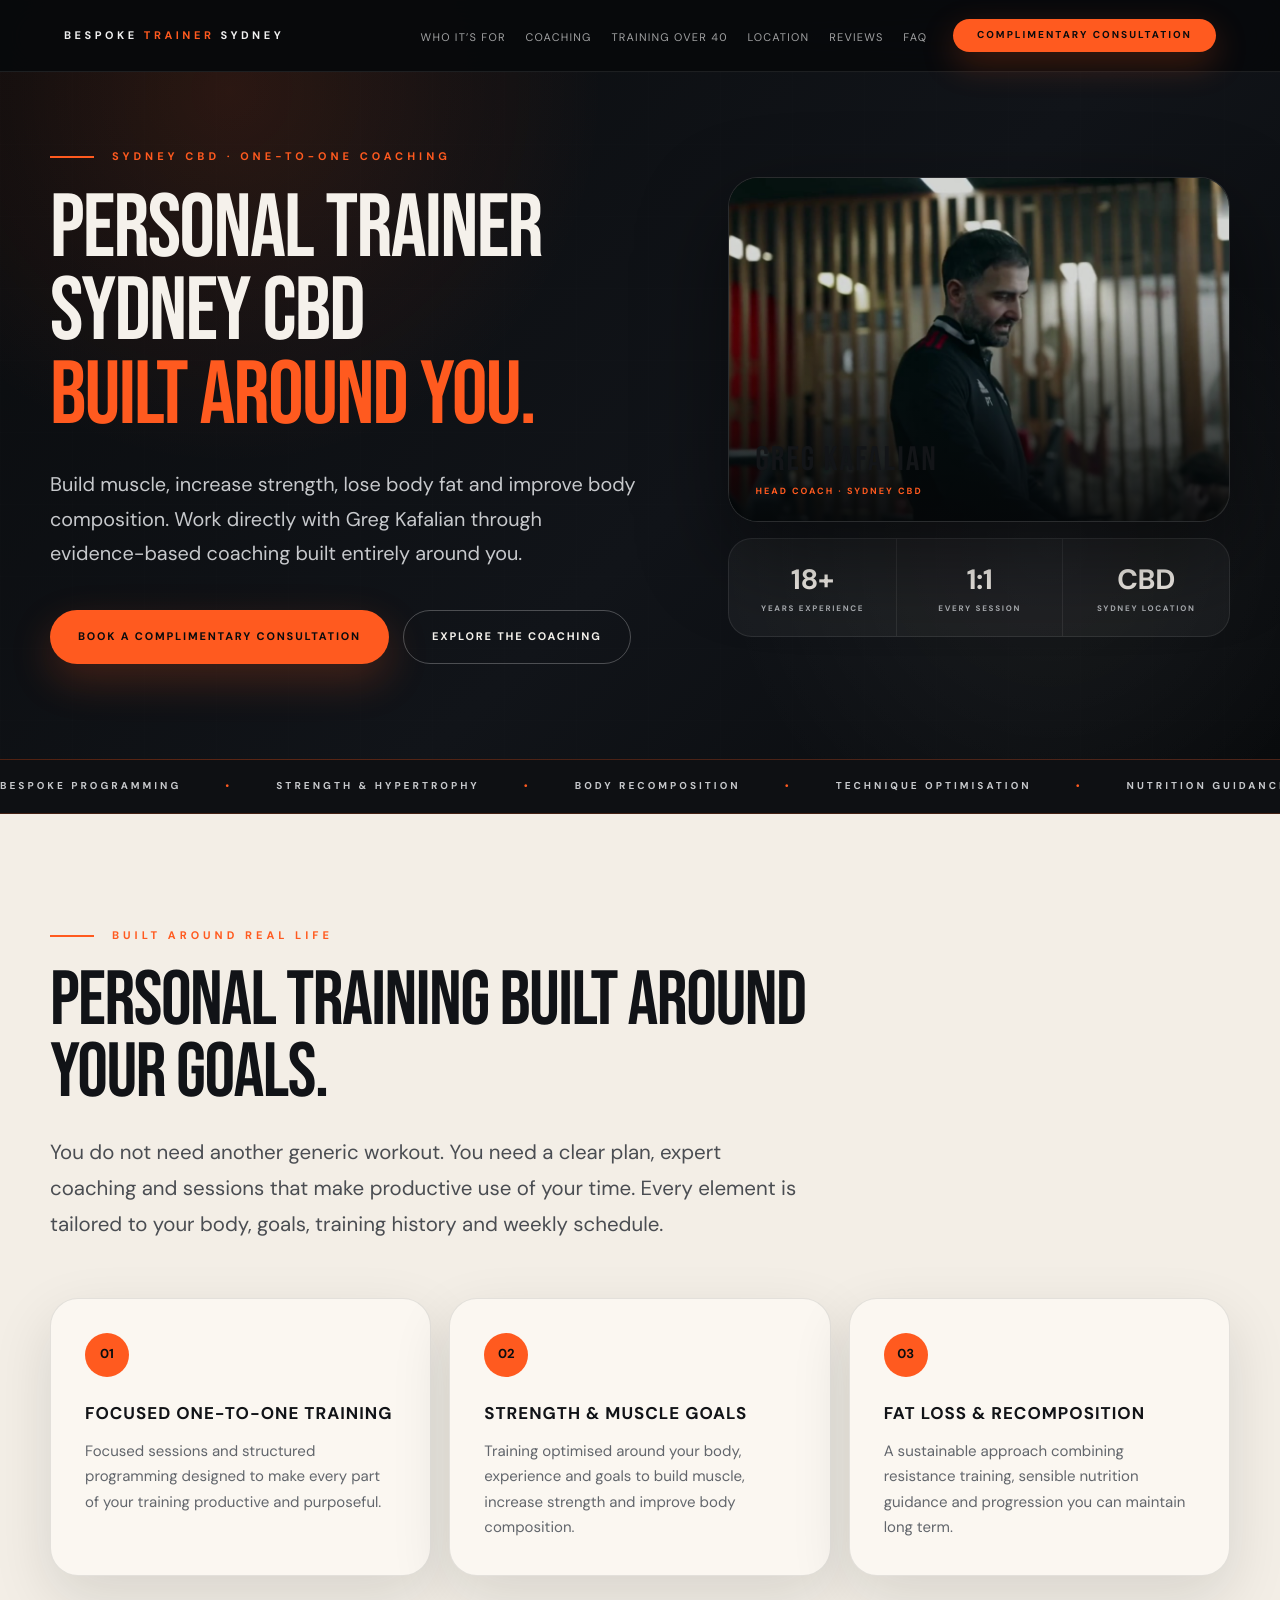
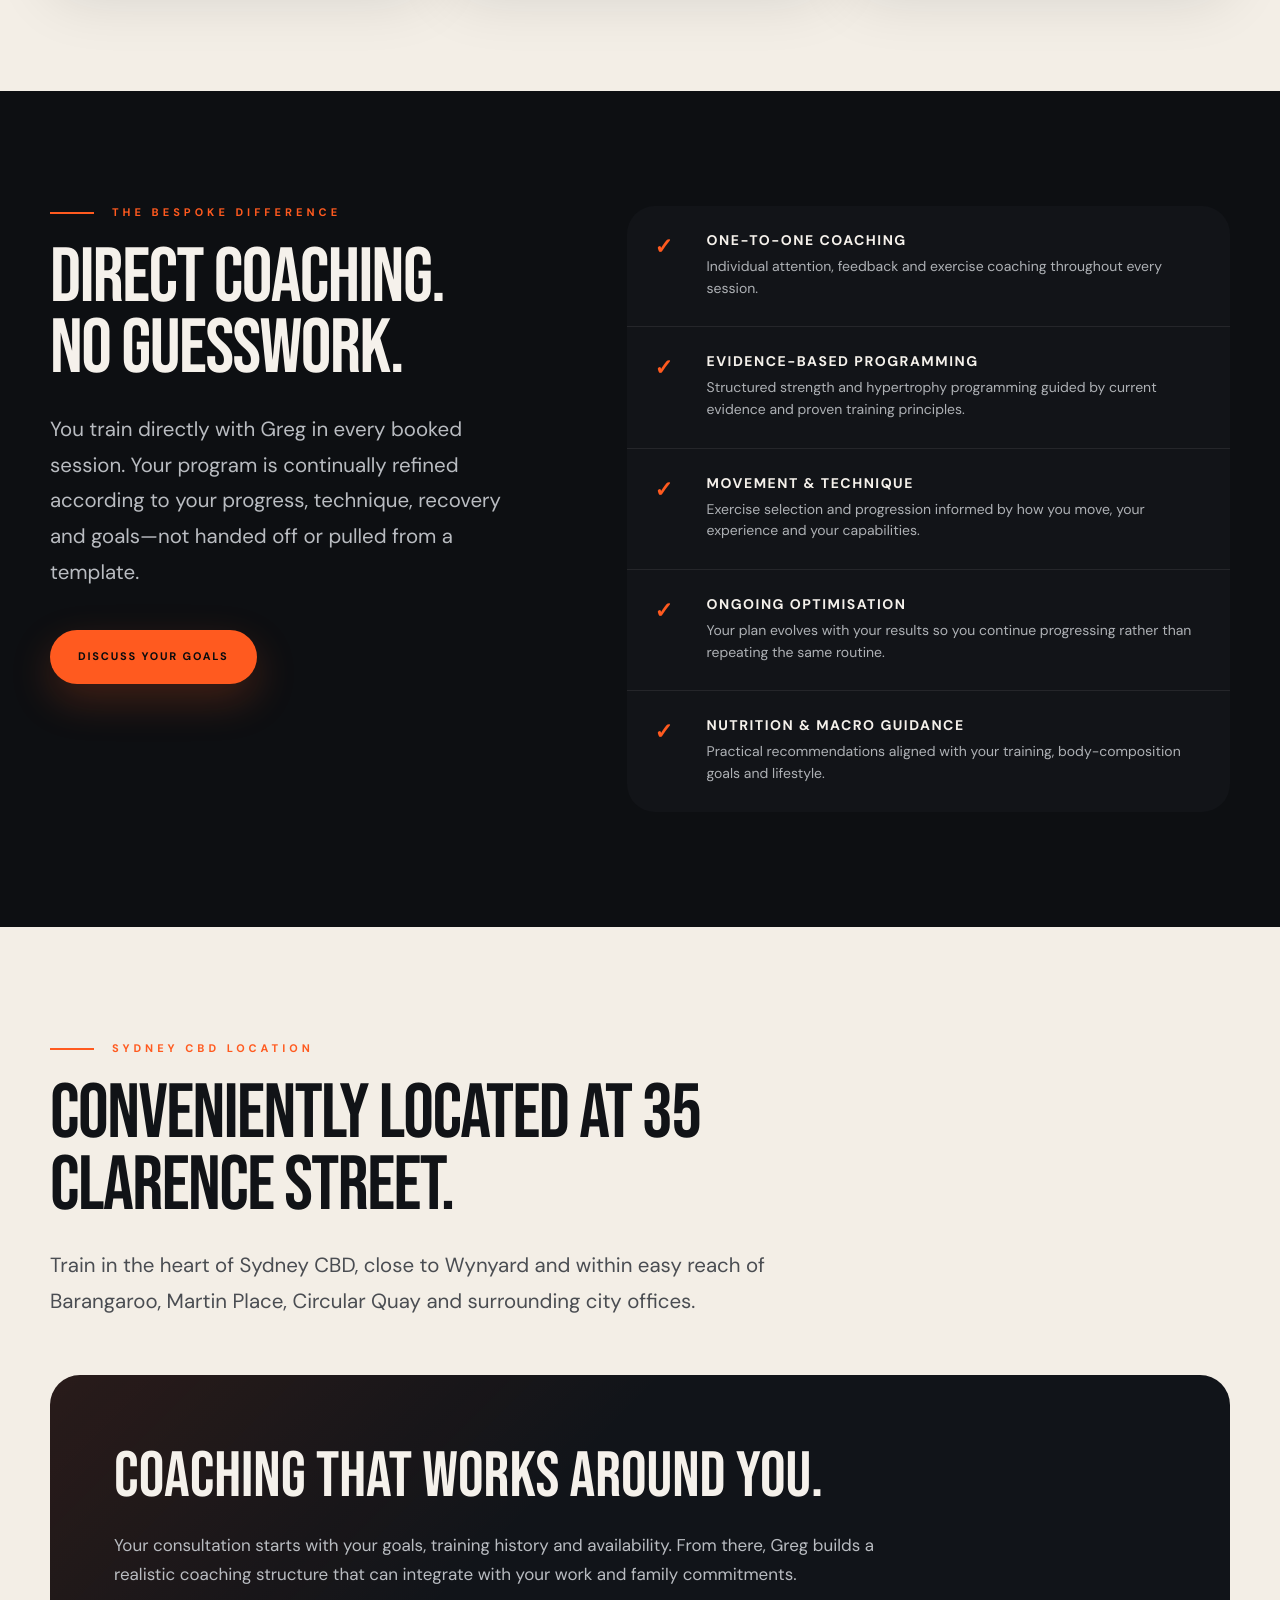
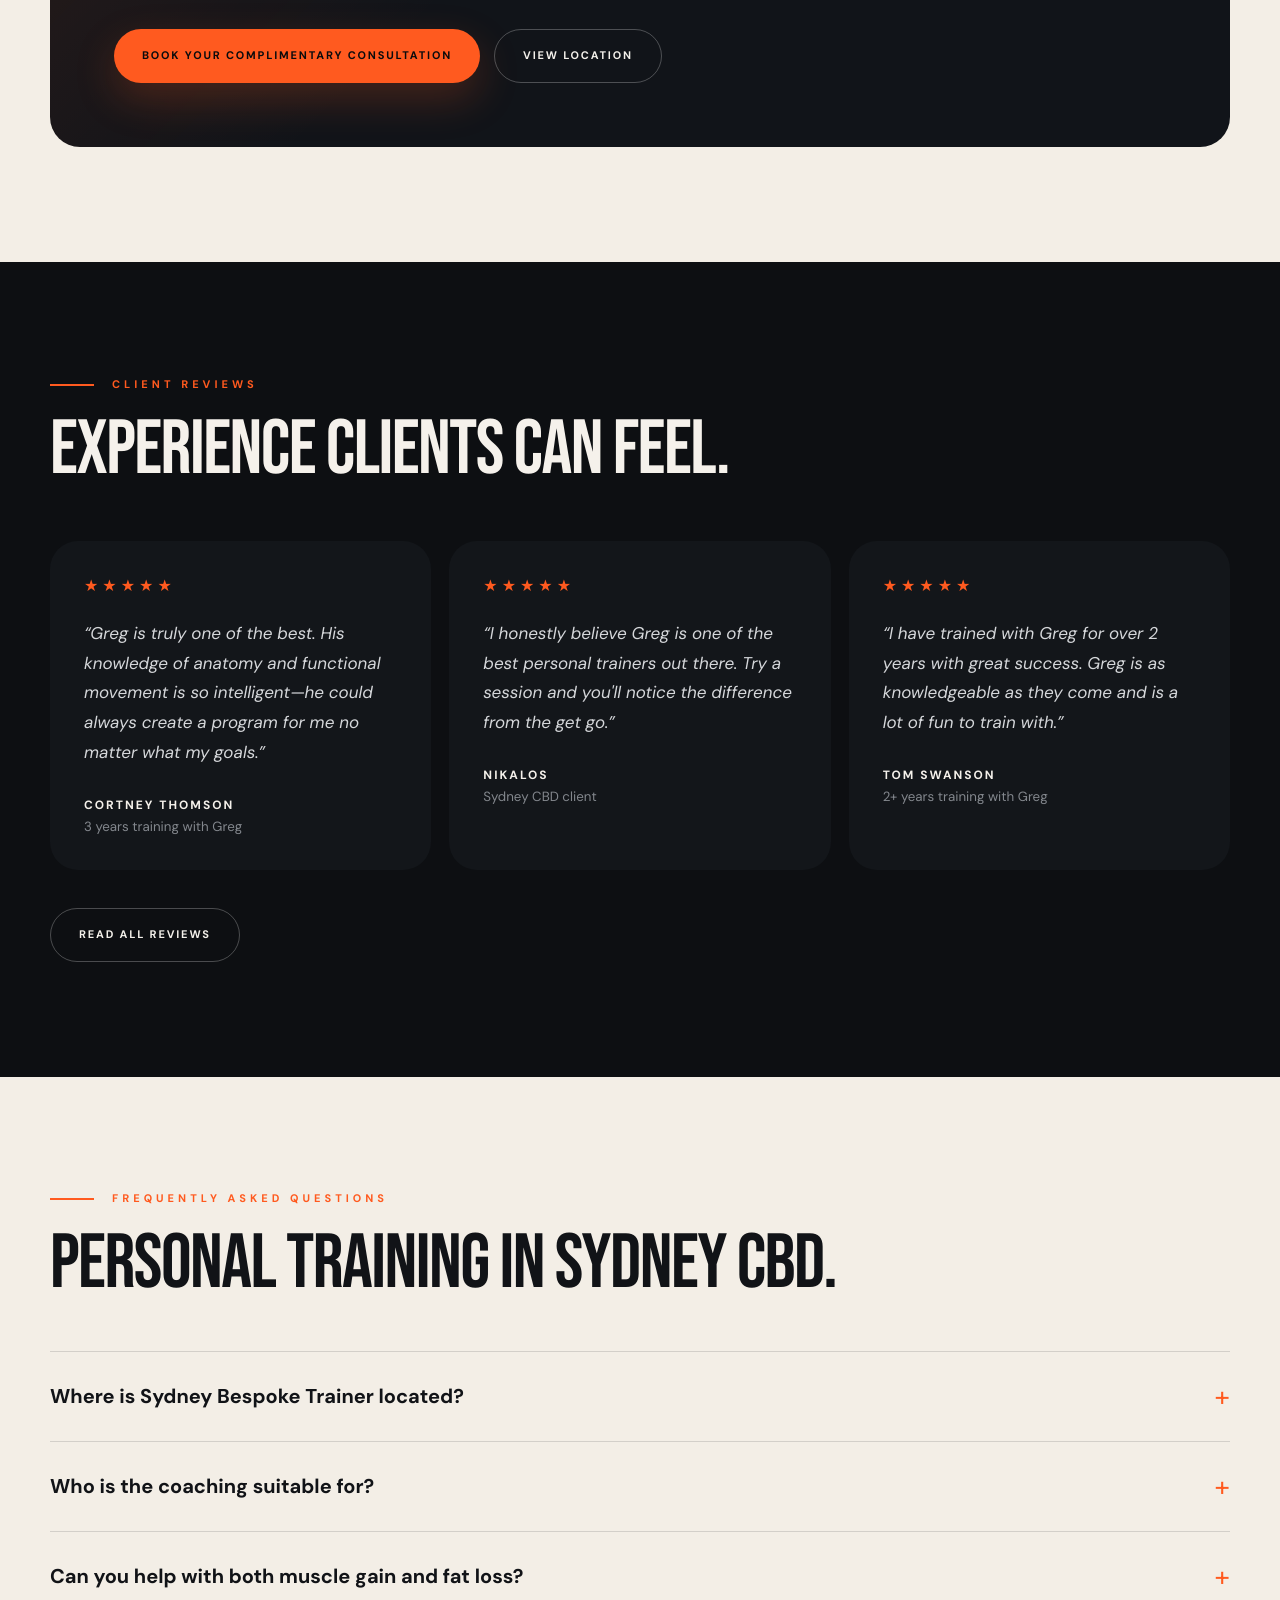
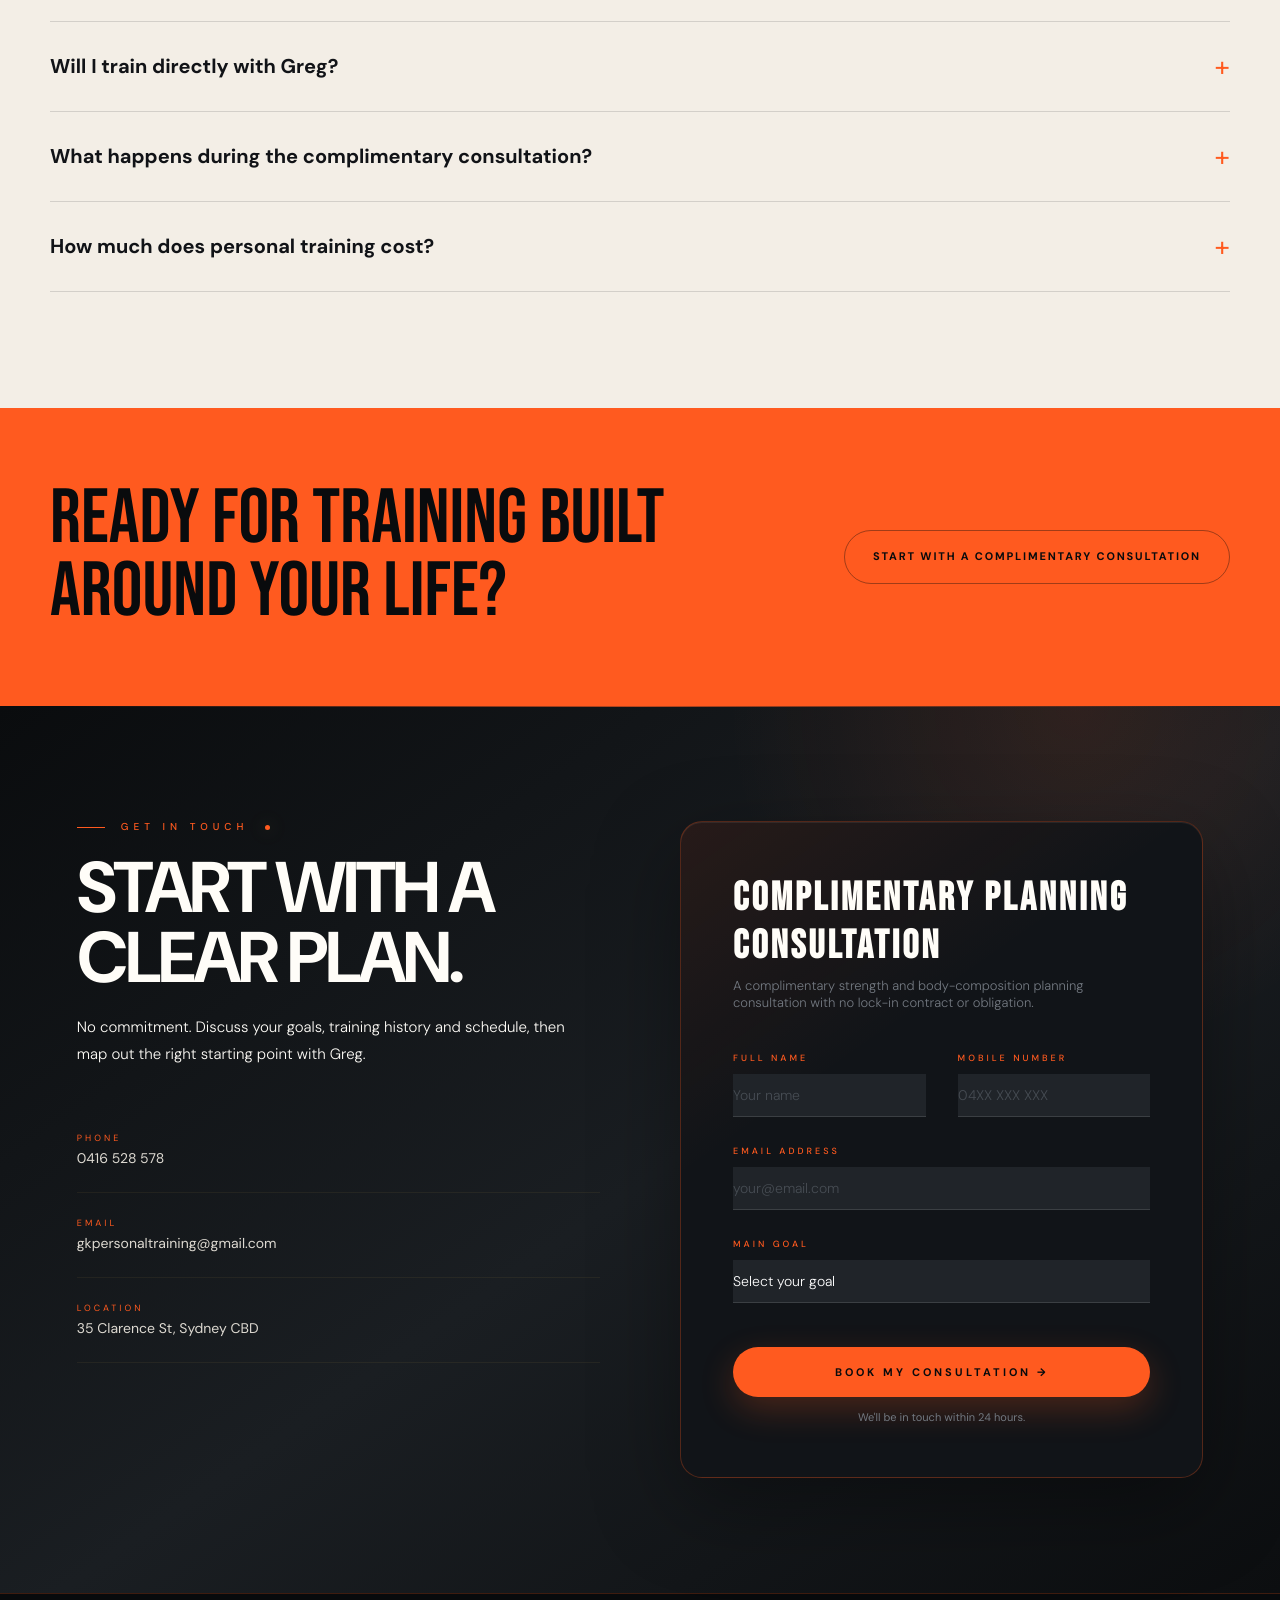
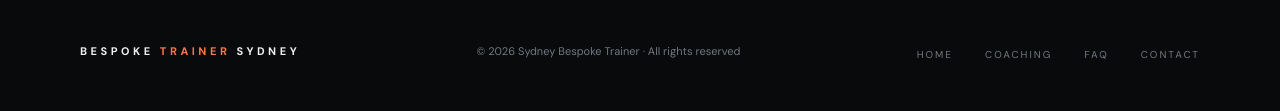
==== personal-trainer-sydney-cbd/index.html @ 973ba204 "Clarify complimentary planning consultation" ====
<!doctype html>
<html lang="en-AU">
<head>
  <meta charset="utf-8">
  <meta name="viewport" content="width=device-width, initial-scale=1">
  <title>Personal Trainer Sydney CBD | Evidence-Based 1:1 Coaching</title>
  <meta name="description" content="Personal trainer in Sydney CBD offering evidence-based one-to-one strength, muscle-building, fat-loss and body-composition coaching with Greg Kafalian.">
  <meta name="robots" content="index, follow, max-image-preview:large, max-snippet:-1, max-video-preview:-1">
  <link rel="canonical" href="https://sydneybespoketrainer.com/personal-trainer-sydney-cbd/">

  <meta property="og:type" content="website">
  <meta property="og:locale" content="en_AU">
  <meta property="og:site_name" content="Sydney Bespoke Trainer">
  <meta property="og:title" content="Personal Trainer Sydney CBD | Bespoke 1:1 Coaching">
  <meta property="og:description" content="Premium one-to-one personal training in Sydney CBD with Greg Kafalian. Structured around your goals, schedule and experience.">
  <meta property="og:url" content="https://sydneybespoketrainer.com/personal-trainer-sydney-cbd/">
  <meta property="og:image" content="https://sydneybespoketrainer.com/assets/hero-poster.v1.jpg">
  <meta property="og:image:width" content="1280">
  <meta property="og:image:height" content="720">
  <meta property="og:image:alt" content="Sydney Bespoke Trainer personal training studio in Sydney CBD">

  <meta name="twitter:card" content="summary_large_image">
  <meta name="twitter:title" content="Personal Trainer Sydney CBD | Bespoke 1:1 Coaching">
  <meta name="twitter:description" content="Evidence-based one-to-one personal training in Sydney CBD with 18+ years of coaching experience.">
  <meta name="twitter:image" content="https://sydneybespoketrainer.com/assets/hero-poster.v1.jpg">
  <meta name="twitter:image:alt" content="Sydney Bespoke Trainer personal training studio in Sydney CBD">

  <script type="application/ld+json">
  {
    "@context": "https://schema.org",
    "@graph": [
      {
        "@type": ["LocalBusiness", "HealthAndBeautyBusiness"],
        "@id": "https://sydneybespoketrainer.com/#business",
        "name": "Sydney Bespoke Trainer",
        "url": "https://sydneybespoketrainer.com/",
        "image": "https://sydneybespoketrainer.com/assets/hero-poster.v1.jpg",
        "telephone": "+61 416 528 578",
        "email": "gkpersonaltraining@gmail.com",
        "priceRange": "$$$",
        "founder": {
          "@type": "Person",
          "name": "Greg Kafalian",
          "jobTitle": "Senior Personal Trainer"
        },
        "address": {
          "@type": "PostalAddress",
          "streetAddress": "35 Clarence Street",
          "addressLocality": "Sydney",
          "addressRegion": "NSW",
          "postalCode": "2000",
          "addressCountry": "AU"
        },
        "areaServed": {
          "@type": "Place",
          "name": "Sydney CBD"
        },
        "sameAs": [
          "https://www.instagram.com/krikorkafalian/",
          "https://www.facebook.com/share/1D1FVuDjF2/"
        ]
      },
      {
        "@type": "Service",
        "@id": "https://sydneybespoketrainer.com/personal-trainer-sydney-cbd/#service",
        "name": "Personal Training in Sydney CBD",
        "serviceType": "One-to-one personal training",
        "url": "https://sydneybespoketrainer.com/personal-trainer-sydney-cbd/",
        "provider": { "@id": "https://sydneybespoketrainer.com/#business" },
        "areaServed": { "@type": "City", "name": "Sydney" },
        "description": "Evidence-based one-to-one strength, hypertrophy, fat-loss and body-composition coaching in Sydney CBD."
      },
      {
        "@type": "BreadcrumbList",
        "itemListElement": [
          {
            "@type": "ListItem",
            "position": 1,
            "name": "Home",
            "item": "https://sydneybespoketrainer.com/"
          },
          {
            "@type": "ListItem",
            "position": 2,
            "name": "Personal Trainer Sydney CBD",
            "item": "https://sydneybespoketrainer.com/personal-trainer-sydney-cbd/"
          }
        ]
      },
      {
        "@type": "FAQPage",
        "mainEntity": [
          {
            "@type": "Question",
            "name": "Where is Sydney Bespoke Trainer located?",
            "acceptedAnswer": {
              "@type": "Answer",
              "text": "Sydney Bespoke Trainer is located at 35 Clarence Street in Sydney CBD, close to Wynyard, Barangaroo, Martin Place and Circular Quay."
            }
          },
          {
            "@type": "Question",
            "name": "Who is the coaching suitable for?",
            "acceptedAnswer": {
              "@type": "Answer",
              "text": "Coaching is tailored to the client's goals, training experience and weekly schedule, from beginners through to experienced lifters seeking better results."
            }
          },
          {
            "@type": "Question",
            "name": "Can personal training help with both muscle gain and fat loss?",
            "acceptedAnswer": {
              "@type": "Answer",
              "text": "Yes. Coaching can be structured for muscle and strength development, fat loss, body recomposition, movement quality and long-term health according to the client's individual needs."
            }
          },
          {
            "@type": "Question",
            "name": "Will I train directly with Greg Kafalian?",
            "acceptedAnswer": {
              "@type": "Answer",
              "text": "Yes. Sydney Bespoke Trainer provides direct one-to-one coaching with Greg Kafalian in every booked session."
            }
          }
        ]
      }
    ]
  }
  </script>

  <link rel="preconnect" href="https://fonts.googleapis.com">
  <link rel="preconnect" href="https://fonts.gstatic.com" crossorigin>
  <link href="https://fonts.googleapis.com/css2?family=DM+Sans:ital,wght@0,300;0,400;0,500;0,700;1,300&family=Bebas+Neue&display=swap" rel="stylesheet">
  <link rel="stylesheet" href="/assets/landing-base.v1.css">
  <link rel="stylesheet" href="/assets/landing-page.v1.css">
</head>
<body class="sbd-page">
  <nav class="site-nav" aria-label="Main navigation">
    <a class="nav-logo" href="/" aria-label="Sydney Bespoke Trainer home">Bespoke <span>Trainer</span> Sydney</a>
    <button class="nav-toggle" type="button" aria-label="Open navigation menu" aria-expanded="false" aria-controls="primary-navigation">
      <span></span><span></span><span></span>
    </button>
    <div class="nav-menu" id="primary-navigation">
      <ul class="nav-links">
        <li><a href="#who">Who It’s For</a></li>
        <li><a href="#coaching">Coaching</a></li>
      <li><a href="/personal-training-over-40-sydney/">Training Over 40</a></li>
        <li><a href="#location">Location</a></li>
        <li><a href="#reviews">Reviews</a></li>
        <li><a href="#faq">FAQ</a></li>
      </ul>
      <a href="#contact" class="nav-cta">Complimentary Consultation</a>
    </div>
  </nav>

  <div class="mobile-shortcut-bar" aria-label="Quick navigation">
    <a href="#who">Who</a>
    <a href="#coaching">Coaching</a>
    <a href="#reviews">Reviews</a>
    <a href="#faq">FAQ</a>
    <a href="#contact">Book</a>
  </div>

  <main>
    <section class="sbd-hero" id="home">
      <div class="sbd-wrap sbd-hero-grid">
        <div>
          <p class="sbd-kicker">Sydney CBD · One-to-One Coaching</p>
          <h1>PERSONAL TRAINER<br>SYDNEY CBD<br><span>BUILT AROUND YOU.</span></h1>
          <p class="sbd-hero-copy">Build muscle, increase strength, lose body fat and improve body composition. Work directly with Greg Kafalian through evidence-based coaching built entirely around you.</p>
          <div class="sbd-actions">
            <a class="sbd-primary" href="#contact">Book a Complimentary Consultation</a>
            <a class="sbd-secondary" href="#coaching">Explore the Coaching</a>
          </div>
        </div>

        <div>
          <div class="sbd-video-card" aria-label="Sydney Bespoke Trainer studio footage">
            <video autoplay muted loop playsinline webkit-playsinline preload="metadata" poster="/assets/hero-poster.v1.jpg" aria-hidden="true" tabindex="-1">
              <source src="/assets/hero-video.v2.mp4" type="video/mp4">
            </video>
            <div class="sbd-video-shade"></div>
            <div class="sbd-video-label">
              <div><strong>GREG KAFALIAN</strong><small>Head Coach · Sydney CBD</small></div>
            </div>
          </div>
          <div class="sbd-metrics" aria-label="Coaching highlights">
            <div class="sbd-metric"><strong>18+</strong><span>Years Experience</span></div>
            <div class="sbd-metric"><strong>1:1</strong><span>Every Session</span></div>
            <div class="sbd-metric"><strong>CBD</strong><span>Sydney Location</span></div>
          </div>
        </div>
      </div>
    </section>

    <div class="sbd-strip" aria-hidden="true">
      <div class="sbd-strip-inner">
        <span>Bespoke Programming</span><span>Strength &amp; Hypertrophy</span><span>Body Recomposition</span><span>Technique Optimisation</span><span>Nutrition Guidance</span>
        <span>Bespoke Programming</span><span>Strength &amp; Hypertrophy</span><span>Body Recomposition</span><span>Technique Optimisation</span><span>Nutrition Guidance</span>
      </div>
    </div>

    <section class="sbd-cream" id="who">
      <div class="sbd-wrap">
        <p class="sbd-section-kicker">Built Around Real Life</p>
        <h2 class="sbd-heading">PERSONAL TRAINING BUILT AROUND YOUR GOALS.</h2>
        <p class="sbd-lead">You do not need another generic workout. You need a clear plan, expert coaching and sessions that make productive use of your time. Every element is tailored to your body, goals, training history and weekly schedule.</p>

        <div class="sbd-audience-grid">
          <article class="sbd-card">
            <span class="sbd-number">01</span>
            <h3>Focused One-to-One Training</h3>
            <p>Focused sessions and structured programming designed to make every part of your training productive and purposeful.</p>
          </article>
          <article class="sbd-card">
            <span class="sbd-number">02</span>
            <h3>Strength &amp; Muscle Goals</h3>
            <p>Training optimised around your body, experience and goals to build muscle, increase strength and improve body composition.</p>
          </article>
          <article class="sbd-card">
            <span class="sbd-number">03</span>
            <h3>Fat Loss &amp; Recomposition</h3>
            <p>A sustainable approach combining resistance training, sensible nutrition guidance and progression you can maintain long term.</p>
          </article>
        </div>
      </div>
    </section>

    <section class="sbd-dark" id="coaching">
      <div class="sbd-wrap sbd-split">
        <div>
          <p class="sbd-section-kicker">The Bespoke Difference</p>
          <h2 class="sbd-heading">DIRECT COACHING.<br>NO GUESSWORK.</h2>
          <p class="sbd-lead">You train directly with Greg in every booked session. Your program is continually refined according to your progress, technique, recovery and goals—not handed off or pulled from a template.</p>
          <div class="sbd-actions"><a class="sbd-primary" href="#contact">Discuss Your Goals</a></div>
        </div>

        <div class="sbd-checklist">
          <div class="sbd-check"><span class="sbd-check-mark">✓</span><div><strong>One-to-One Coaching</strong><p>Individual attention, feedback and exercise coaching throughout every session.</p></div></div>
          <div class="sbd-check"><span class="sbd-check-mark">✓</span><div><strong>Evidence-Based Programming</strong><p>Structured strength and hypertrophy programming guided by current evidence and proven training principles.</p></div></div>
          <div class="sbd-check"><span class="sbd-check-mark">✓</span><div><strong>Movement &amp; Technique</strong><p>Exercise selection and progression informed by how you move, your experience and your capabilities.</p></div></div>
          <div class="sbd-check"><span class="sbd-check-mark">✓</span><div><strong>Ongoing Optimisation</strong><p>Your plan evolves with your results so you continue progressing rather than repeating the same routine.</p></div></div>
          <div class="sbd-check"><span class="sbd-check-mark">✓</span><div><strong>Nutrition &amp; Macro Guidance</strong><p>Practical recommendations aligned with your training, body-composition goals and lifestyle.</p></div></div>
        </div>
      </div>
    </section>

    <section class="sbd-cream" id="location">
      <div class="sbd-wrap">
        <p class="sbd-section-kicker">Sydney CBD Location</p>
        <h2 class="sbd-heading">CONVENIENTLY LOCATED AT 35 CLARENCE STREET.</h2>
        <p class="sbd-lead">Train in the heart of Sydney CBD, close to Wynyard and within easy reach of Barangaroo, Martin Place, Circular Quay and surrounding city offices.</p>
        <div class="sbd-location-card">
          <h3>COACHING THAT WORKS AROUND YOU.</h3>
          <p>Your consultation starts with your goals, training history and availability. From there, Greg builds a realistic coaching structure that can integrate with your work and family commitments.</p>
          <div class="sbd-actions">
            <a class="sbd-primary" href="#contact">Book Your Complimentary Consultation</a>
            <a class="sbd-secondary" href="https://maps.google.com/?q=35+Clarence+Street+Sydney+NSW+2000" target="_blank" rel="noopener">View Location</a>
          </div>
        </div>
      </div>
    </section>

    <section class="sbd-dark" id="reviews">
      <div class="sbd-wrap">
        <p class="sbd-section-kicker">Client Reviews</p>
        <h2 class="sbd-heading">EXPERIENCE CLIENTS CAN FEEL.</h2>
        <div class="sbd-review-grid">
          <article class="sbd-review">
            <div class="sbd-stars">★★★★★</div>
            <p class="sbd-quote">“Greg is truly one of the best. His knowledge of anatomy and functional movement is so intelligent—he could always create a program for me no matter what my goals.”</p>
            <strong>Cortney Thomson</strong><small>3 years training with Greg</small>
          </article>
          <article class="sbd-review">
            <div class="sbd-stars">★★★★★</div>
            <p class="sbd-quote">“I honestly believe Greg is one of the best personal trainers out there. Try a session and you'll notice the difference from the get go.”</p>
            <strong>Nikalos</strong><small>Sydney CBD client</small>
          </article>
          <article class="sbd-review">
            <div class="sbd-stars">★★★★★</div>
            <p class="sbd-quote">“I have trained with Greg for over 2 years with great success. Greg is as knowledgeable as they come and is a lot of fun to train with.”</p>
            <strong>Tom Swanson</strong><small>2+ years training with Greg</small>
          </article>
        </div>
        <div class="sbd-actions"><a class="sbd-secondary" href="https://share.google/24IGfrohiR9Eu3bbU" target="_blank" rel="noopener">Read All Reviews</a></div>
      </div>
    </section>

    <section class="sbd-cream" id="faq">
      <div class="sbd-wrap">
        <p class="sbd-section-kicker">Frequently Asked Questions</p>
        <h2 class="sbd-heading">PERSONAL TRAINING IN SYDNEY CBD.</h2>
        <div class="sbd-faq-list">
          <details><summary>Where is Sydney Bespoke Trainer located?</summary><p>Training is based at 35 Clarence Street, Sydney NSW 2000, close to Wynyard and easily accessible throughout Sydney CBD.</p></details>
          <details><summary>Who is the coaching suitable for?</summary><p>Coaching is tailored to your goals, training experience and weekly schedule, whether you are beginning, returning to training or seeking more advanced results.</p></details>
          <details><summary>Can you help with both muscle gain and fat loss?</summary><p>Yes. Coaching can be structured for muscle and strength development, fat loss, body recomposition, movement quality and long-term health according to your individual needs.</p></details>
          <details><summary>Will I train directly with Greg?</summary><p>Yes. You work directly with Greg Kafalian in every booked one-to-one session rather than being passed between different trainers.</p></details>
          <details><summary>What happens during the complimentary consultation?</summary><p>You discuss your goals, schedule, training history and any obstacles that have limited your progress. This determines whether the coaching approach is the right fit and what your next step should be.</p></details>
          <details><summary>How much does personal training cost?</summary><p>Sessions begin at $125 for a 45-minute one-to-one appointment, with reduced per-session pricing available in training packs. Your consultation can identify the most suitable option.</p></details>
        </div>
      </div>
    </section>

    <section class="sbd-cta-band">
      <div class="sbd-wrap sbd-cta-grid">
        <h2>READY FOR TRAINING BUILT AROUND YOUR LIFE?</h2>
        <a class="sbd-secondary" href="#contact">Start With a Complimentary Consultation</a>
      </div>
    </section>

    <section class="contact-section" id="contact">
      <div class="contact-grid">
        <div>
          <div class="eyebrow">Get In Touch</div>
          <h2 class="headline">START WITH A<br>CLEAR PLAN.</h2>
          <p class="body-text">No commitment. Discuss your goals, training history and schedule, then map out the right starting point with Greg.</p>
          <div class="contact-details">
            <div class="contact-detail"><p class="contact-label">Phone</p><p class="contact-value"><a href="tel:+61416528578">0416 528 578</a></p></div>
            <div class="contact-detail"><p class="contact-label">Email</p><p class="contact-value"><a href="mailto:gkpersonaltraining@gmail.com">gkpersonaltraining@gmail.com</a></p></div>
            <div class="contact-detail"><p class="contact-label">Location</p><p class="contact-value">35 Clarence St, Sydney CBD</p></div>
          </div>
        </div>
        <div class="contact-form-box">
          <h3 class="form-title">Complimentary Planning Consultation</h3>
          <p class="form-subtitle">A complimentary strength and body-composition planning consultation with no lock-in contract or obligation.</p>
          <form action="/success" method="POST" name="contact" data-netlify="true" netlify-honeypot="bot-field">
            <input type="hidden" name="form-name" value="contact">
            <p hidden><label>Don’t fill this out: <input name="bot-field"></label></p>
            <div class="form-row">
              <div class="form-field"><label class="form-label" for="sbd-name">Full Name</label><input class="form-input" id="sbd-name" type="text" name="name" placeholder="Your name" autocomplete="name" required></div>
              <div class="form-field"><label class="form-label" for="sbd-mobile">Mobile Number</label><input class="form-input" id="sbd-mobile" type="tel" name="mobile" placeholder="04XX XXX XXX" autocomplete="tel" required></div>
            </div>
            <div class="form-field"><label class="form-label" for="sbd-email">Email Address</label><input class="form-input" id="sbd-email" type="email" name="email" placeholder="your@email.com" autocomplete="email" required></div>
            <div class="form-field" style="margin-bottom:36px"><label class="form-label" for="sbd-goal">Main Goal</label><select class="form-select" id="sbd-goal" name="goal"><option value="" disabled selected>Select your goal</option><option>Build muscle &amp; strength</option><option>Lose fat &amp; improve fitness</option><option>Improve health &amp; wellbeing</option><option>Not sure yet</option></select></div>
            <button type="submit" class="form-submit">Book My Consultation →</button>
            <p class="form-note">We'll be in touch within 24 hours.</p>
          </form>
        </div>
      </div>
    </section>
  </main>

  <footer>
    <div class="footer-logo">Bespoke <span>Trainer</span> Sydney</div>
    <p class="footer-copy">© 2026 Sydney Bespoke Trainer · All rights reserved</p>
    <ul class="footer-links">
      <li><a href="/">Home</a></li>
      <li><a href="#coaching">Coaching</a></li>
      <li><a href="#faq">FAQ</a></li>
      <li><a href="#contact">Contact</a></li>
    </ul>
  </footer>

  <script>
  (() => {
    const nav = document.querySelector('.site-nav');
    const toggle = document.querySelector('.nav-toggle');
    const menu = document.querySelector('.nav-menu');
    if (nav && toggle && menu) {
      const setMenuState = (open) => {
        nav.classList.toggle('is-open', open);
        toggle.setAttribute('aria-expanded', String(open));
        toggle.setAttribute('aria-label', open ? 'Close navigation menu' : 'Open navigation menu');
        document.body.classList.toggle('nav-open', open);
      };
      toggle.addEventListener('click', () => setMenuState(toggle.getAttribute('aria-expanded') !== 'true'));
      menu.querySelectorAll('a').forEach((link) => link.addEventListener('click', () => setMenuState(false)));
      document.addEventListener('keydown', (event) => { if (event.key === 'Escape') setMenuState(false); });
      window.addEventListener('resize', () => { if (window.innerWidth > 960) setMenuState(false); });
    }

    const video = document.querySelector('.sbd-video-card video');
    if (video) {
      video.muted = true;
      video.defaultMuted = true;
      video.playsInline = true;
      const play = () => { const attempt = video.play(); if (attempt && attempt.catch) attempt.catch(() => {}); };
      play();
      video.addEventListener('loadeddata', play, { once: true });
      document.addEventListener('visibilitychange', () => { if (!document.hidden) play(); });
      document.addEventListener('touchstart', play, { once: true, passive: true });
    }
  })();
  </script>
</body>
</html>
---- assets/landing-base.v1.css ----
:root {
    --black: #0D0D0D;
    --charcoal: #1A1A1A;
    --charcoal-mid: #242424;
    --charcoal-light: #2E2E2E;
    --grey-dark: #3A3A3A;
    --grey: #666666;
    --grey-light: #999999;
    --white-muted: #C8C4BC;
    --white: #EDE9E3;
    --pure-white: #F5F1EB;
    --gold: #C9A84C;
    --gold-light: #D9BC74;
    --gold-dark: #A8892E;
    --gold-muted: rgba(201,168,76,0.12);
  }

  * { margin: 0; padding: 0; box-sizing: border-box; }
  html { scroll-behavior: smooth; }

  body {
    font-family: 'DM Sans', sans-serif;
    background: var(--black);
    color: var(--white);
    overflow-x: hidden;
  }

  /* ======== NAV ======== */
  nav {
    position: fixed;
    top: 0; width: 100%; z-index: 1000;
    padding: 0 56px;
    height: 68px;
    display: flex;
    justify-content: space-between;
    align-items: center;
    background: rgba(10,10,10,0.96);
    backdrop-filter: blur(24px);
    border-bottom: 1px solid rgba(201,168,76,0.15);
  }

  .nav-logo {
    font-size: 11px;
    font-weight: 700;
    letter-spacing: 4px;
    text-transform: uppercase;
    color: var(--pure-white);
  }

  .nav-logo span { color: var(--gold); }

  .nav-links {
    display: flex; gap: 40px; list-style: none;
  }

  .nav-links a {
    font-size: 11px;
    letter-spacing: 1.5px;
    text-transform: uppercase;
    color: var(--grey-light);
    text-decoration: none;
    transition: color 0.2s;
  }

  .nav-links a:hover { color: var(--gold-light); }

  .nav-cta {
    background: var(--gold);
    color: var(--black);
    border: none;
    padding: 10px 24px;
    font-family: 'DM Sans', sans-serif;
    font-size: 10px;
    font-weight: 700;
    letter-spacing: 2px;
    text-transform: uppercase;
    cursor: pointer;
    transition: background 0.2s;
    text-decoration: none;
  }

  .nav-cta:hover { background: var(--gold-light); }

  /* ======== HERO ======== */
  .hero {
    height: 100vh;
    min-height: 700px;
    position: relative;
    display: flex;
    align-items: flex-end;
    overflow: hidden;
  }

  .hero-bg-img {
    position: absolute;
    right: 0; top: 0;
    width: 58%;
    height: 100%;
    object-fit: cover;
    object-position: center top;
    opacity: 0.45;
    filter: grayscale(25%) contrast(1.1) sepia(10%);
  }

  .hero-gradient {
    position: absolute; inset: 0;
    background: linear-gradient(
      to right,
      #0D0D0D 38%,
      rgba(13,13,13,0.75) 58%,
      rgba(13,13,13,0.1) 100%
    );
  }

  .hero-gradient-bottom {
    position: absolute; bottom: 0; left: 0; right: 0;
    height: 280px;
    background: linear-gradient(to top, #0D0D0D, transparent);
  }

  .hero-gold-line {
    position: absolute;
    left: 0; top: 0; bottom: 0;
    width: 3px;
    background: linear-gradient(to bottom, transparent, var(--gold), transparent);
    opacity: 0.6;
  }

  .hero-content {
    position: relative; z-index: 2;
    padding: 0 80px 90px;
    max-width: 680px;
    animation: heroIn 1s ease forwards;
    opacity: 0;
  }

  @keyframes heroIn {
    from { opacity: 0; transform: translateY(32px); }
    to { opacity: 1; transform: translateY(0); }
  }

  .hero-eyebrow {
    font-size: 10px;
    letter-spacing: 5px;
    text-transform: uppercase;
    color: var(--gold);
    margin-bottom: 28px;
    display: flex;
    align-items: center;
    gap: 16px;
  }

  .hero-eyebrow::before {
    content: ''; width: 40px; height: 1px;
    background: var(--gold);
  }

  .hero-headline {
    font-family: 'Bebas Neue', sans-serif;
    font-size: clamp(42px, 5.5vw, 72px);
    line-height: 1.05;
    color: var(--pure-white);
    letter-spacing: 3px;
    margin-bottom: 32px;
  }

  .hero-headline .outline {
    color: transparent;
    -webkit-text-stroke: 1.5px var(--gold);
  }

  .hero-sub {
    font-size: 15px;
    color: var(--grey-light);
    font-weight: 300;
    line-height: 1.75;
    max-width: 420px;
    margin-bottom: 48px;
  }

  .hero-actions { display: flex; gap: 16px; flex-wrap: wrap; }

  .btn-gold {
    background: var(--gold);
    color: var(--black);
    border: none;
    padding: 16px 36px;
    font-family: 'DM Sans', sans-serif;
    font-size: 11px;
    font-weight: 700;
    letter-spacing: 2px;
    text-transform: uppercase;
    cursor: pointer;
    transition: background 0.2s;
    text-decoration: none;
    display: inline-block;
  }

  .btn-gold:hover { background: var(--gold-light); }

  .btn-outline-gold {
    background: transparent;
    color: var(--gold);
    border: 1px solid rgba(201,168,76,0.4);
    padding: 16px 36px;
    font-family: 'DM Sans', sans-serif;
    font-size: 11px;
    font-weight: 700;
    letter-spacing: 2px;
    text-transform: uppercase;
    cursor: pointer;
    transition: all 0.2s;
    text-decoration: none;
    display: inline-block;
  }

  .btn-outline-gold:hover {
    border-color: var(--gold);
    background: var(--gold-muted);
  }

  .hero-stats {
    position: absolute;
    right: 56px; bottom: 90px; z-index: 2;
    display: flex; flex-direction: column; gap: 2px;
  }

  .hero-stat {
    background: rgba(13,13,13,0.85);
    border: 1px solid rgba(201,168,76,0.15);
    backdrop-filter: blur(10px);
    padding: 20px 28px;
    text-align: right;
  }

  .hero-stat-num {
    font-family: 'Bebas Neue', sans-serif;
    font-size: 38px;
    color: var(--gold);
    line-height: 1;
    letter-spacing: 2px;
  }

  .hero-stat-label {
    font-size: 9px;
    letter-spacing: 2px;
    text-transform: uppercase;
    color: var(--grey);
    margin-top: 4px;
  }

  /* ======== TICKER ======== */
  .ticker {
    background: var(--gold);
    padding: 13px 0;
    overflow: hidden;
    white-space: nowrap;
  }

  .ticker-inner {
    display: inline-block;
    animation: ticker 22s linear infinite;
  }

  @keyframes ticker {
    from { transform: translateX(0); }
    to { transform: translateX(-50%); }
  }

  .ticker-item {
    display: inline-block;
    font-size: 10px;
    font-weight: 700;
    letter-spacing: 3px;
    text-transform: uppercase;
    color: var(--black);
    padding: 0 48px;
  }

  .ticker-sep {
    display: inline-block;
    width: 4px; height: 4px;
    background: rgba(0,0,0,0.3);
    border-radius: 50%;
    vertical-align: middle;
    margin-right: 48px;
  }

  /* ======== SHARED ======== */
  section { padding: 120px 80px; }

  .eyebrow {
    font-size: 10px;
    letter-spacing: 5px;
    text-transform: uppercase;
    color: var(--gold);
    margin-bottom: 20px;
    display: flex;
    align-items: center;
    gap: 16px;
    font-weight: 500;
  }

  .eyebrow::before {
    content: ''; width: 28px; height: 1px;
    background: var(--gold);
  }

  .headline {
    font-family: 'Bebas Neue', sans-serif;
    font-size: clamp(52px, 6vw, 84px);
    line-height: 0.95;
    color: var(--pure-white);
    letter-spacing: 3px;
    margin-bottom: 20px;
  }

  .body-text {
    font-size: 15px;
    color: var(--grey-light);
    font-weight: 300;
    line-height: 1.8;
    max-width: 520px;
  }

  /* ======== ABOUT ======== */
  .about-section {
    background: var(--charcoal);
    border-top: 1px solid rgba(201,168,76,0.1);
    padding: 0;
    display: grid;
    grid-template-columns: 1fr 1fr;
  }

  .about-img-col { position: relative; min-height: 640px; }

  .about-img {
    position: absolute; inset: 0;
    width: 100%; height: 100%;
    object-fit: cover;
    object-position: center top;
    filter: grayscale(20%) contrast(1.05) sepia(8%);
    display: block;
  }

  .about-img-overlay {
    position: absolute; bottom: 0; left: 0; right: 0;
    background: linear-gradient(transparent, rgba(26,26,26,0.97));
    padding: 60px 48px 40px;
  }

  .about-name {
    font-family: 'Bebas Neue', sans-serif;
    font-size: 36px;
    letter-spacing: 4px;
    color: var(--pure-white);
  }

  .about-title-tag {
    font-size: 10px;
    letter-spacing: 3px;
    text-transform: uppercase;
    color: var(--gold);
    margin-top: 6px;
  }

  .about-content-col {
    padding: 80px 64px;
    display: flex;
    flex-direction: column;
    justify-content: center;
  }

  .about-text {
    font-size: 15px;
    color: var(--grey-light);
    font-weight: 300;
    line-height: 1.85;
    margin-top: 28px;
  }

  .about-text p { margin-bottom: 18px; }
  .about-text strong { color: var(--white-muted); font-weight: 500; }

  .creds-list {
    margin-top: 36px;
    display: grid;
    grid-template-columns: 1fr 1fr;
    gap: 1px;
    background: rgba(201,168,76,0.1);
    border: 1px solid rgba(201,168,76,0.1);
  }

  .cred {
    background: var(--charcoal);
    padding: 14px 18px;
    font-size: 11px;
    color: var(--grey-light);
    line-height: 1.4;
  }

  .about-cta { margin-top: 40px; }

  /* ======== WHY ======== */
  .why-section {
    background: var(--black);
    border-top: 1px solid rgba(201,168,76,0.08);
  }

  .why-header {
    display: grid;
    grid-template-columns: 1fr 1fr;
    gap: 80px;
    align-items: end;
    margin-bottom: 72px;
  }

  .why-grid {
    display: grid;
    grid-template-columns: repeat(3, 1fr);
    gap: 1px;
    background: rgba(201,168,76,0.08);
    border: 1px solid rgba(201,168,76,0.08);
  }

  .why-card {
    background: var(--charcoal);
    padding: 40px 32px;
    border-top: 2px solid transparent;
    transition: border-color 0.3s, background 0.3s;
  }

  .why-card:hover {
    border-top-color: var(--gold);
    background: var(--charcoal-mid);
  }

  .why-num {
    font-family: 'Bebas Neue', sans-serif;
    font-size: 52px;
    color: rgba(201,168,76,0.1);
    line-height: 1;
    margin-bottom: 20px;
    letter-spacing: 2px;
  }

  .why-title {
    font-size: 11px;
    font-weight: 700;
    letter-spacing: 2px;
    text-transform: uppercase;
    color: var(--pure-white);
    margin-bottom: 10px;
  }

  .why-desc {
    font-size: 13px;
    color: var(--grey-light);
    line-height: 1.7;
    font-weight: 300;
  }

  /* ======== RESULTS ======== */
  .results-section {
    background: var(--charcoal);
    border-top: 1px solid rgba(201,168,76,0.08);
    padding: 120px 0;
  }

  .results-header {
    padding: 0 80px 56px;
    display: flex;
    justify-content: space-between;
    align-items: flex-end;
  }

  .results-grid {
    display: grid;
    grid-template-columns: repeat(4, 1fr);
    gap: 2px;
  }

  .result-item {
    position: relative;
    aspect-ratio: 2/3;
    overflow: hidden;
    background: var(--charcoal-mid);
  }

  .result-item img {
    width: 100%; height: 100%;
    object-fit: cover;
    filter: grayscale(30%) contrast(1.1) sepia(10%);
    transition: transform 0.6s, filter 0.4s;
  }

  .result-item:hover img {
    transform: scale(1.04);
    filter: grayscale(0%) contrast(1.05) sepia(0%);
  }

  .result-overlay {
    position: absolute; bottom: 0; left: 0; right: 0;
    background: linear-gradient(transparent, rgba(13,13,13,0.92));
    padding: 48px 20px 20px;
    opacity: 0;
    transition: opacity 0.3s;
  }

  .result-item:hover .result-overlay { opacity: 1; }

  .result-type {
    font-size: 9px;
    letter-spacing: 3px;
    text-transform: uppercase;
    color: var(--gold);
  }

  .result-detail {
    font-size: 13px;
    color: var(--pure-white);
    font-weight: 500;
    margin-top: 4px;
  }

  /* ======== TESTIMONIALS ======== */
  .testimonials-section {
    background: var(--black);
    border-top: 1px solid rgba(201,168,76,0.08);
  }

  .testimonials-header {
    display: flex;
    justify-content: space-between;
    align-items: flex-end;
    margin-bottom: 64px;
  }

  .testimonials-grid {
    display: grid;
    grid-template-columns: repeat(3, 1fr);
    gap: 1px;
    background: rgba(201,168,76,0.08);
  }

  .testimonial {
    background: var(--black);
    padding: 48px 40px;
    border-top: 2px solid transparent;
    transition: border-color 0.3s, background 0.3s;
  }

  .testimonial:hover {
    border-top-color: var(--gold);
    background: var(--charcoal);
  }

  .t-stars {
    font-size: 12px;
    letter-spacing: 3px;
    color: var(--gold);
    margin-bottom: 24px;
  }

  .t-quote {
    font-size: 15px;
    color: var(--white-muted);
    line-height: 1.8;
    font-weight: 300;
    font-style: italic;
    margin-bottom: 32px;
  }

  .t-author {
    font-size: 11px;
    font-weight: 700;
    letter-spacing: 2px;
    text-transform: uppercase;
    color: var(--pure-white);
  }

  .t-role { font-size: 11px; color: var(--grey); margin-top: 4px; }

  /* ======== HOW IT WORKS ======== */
  .hiw-section {
    background: var(--charcoal);
    border-top: 1px solid rgba(201,168,76,0.08);
  }

  .hiw-header {
    display: grid;
    grid-template-columns: 1fr 1fr;
    gap: 80px;
    align-items: end;
    margin-bottom: 72px;
  }

  .hiw-steps {
    display: grid;
    grid-template-columns: repeat(5, 1fr);
    gap: 1px;
    background: rgba(201,168,76,0.08);
    border: 1px solid rgba(201,168,76,0.08);
  }

  .hiw-step {
    background: var(--charcoal);
    padding: 40px 24px;
    border-top: 2px solid transparent;
    transition: border-color 0.3s, background 0.3s;
  }

  .hiw-step:hover {
    border-top-color: var(--gold);
    background: var(--charcoal-mid);
  }

  .hiw-num {
    font-family: 'Bebas Neue', sans-serif;
    font-size: 52px;
    color: rgba(201,168,76,0.1);
    line-height: 1;
    margin-bottom: 20px;
    letter-spacing: 2px;
  }

  .hiw-title {
    font-size: 10px;
    font-weight: 700;
    letter-spacing: 2px;
    text-transform: uppercase;
    color: var(--pure-white);
    margin-bottom: 12px;
  }

  .hiw-desc {
    font-size: 12px;
    color: var(--grey-light);
    line-height: 1.7;
    font-weight: 300;
  }

  /* ======== PRICING ======== */
  .pricing-section {
    background: var(--black);
    border-top: 1px solid rgba(201,168,76,0.08);
  }

  .pricing-intro {
    display: grid;
    grid-template-columns: 1fr 1fr;
    gap: 80px;
    align-items: end;
    margin-bottom: 64px;
  }

  .pricing-note {
    font-size: 16px;
    color: var(--grey-light);
    font-style: italic;
    font-weight: 300;
    line-height: 1.75;
    border-left: 2px solid var(--gold);
    padding-left: 24px;
  }

  .pricing-grid {
    display: grid;
    grid-template-columns: repeat(3, 1fr);
    gap: 1px;
    background: rgba(201,168,76,0.08);
    border: 1px solid rgba(201,168,76,0.08);
  }

  .pricing-card {
    background: var(--charcoal);
    padding: 52px 40px;
    position: relative;
    border-top: 2px solid transparent;
    transition: border-color 0.3s;
  }

  .pricing-card:hover { border-top-color: rgba(201,168,76,0.4); }

  .pricing-card.featured {
    background: var(--gold);
    border-top-color: var(--gold);
  }

  .pricing-card.featured .pricing-tier,
  .pricing-card.featured .pricing-price,
  .pricing-card.featured .pricing-per,
  .pricing-card.featured .pricing-features li,
  .pricing-card.featured .pricing-save { color: var(--black) !important; }

  .pricing-card.featured .pricing-features li::before { color: var(--black) !important; }
  .pricing-card.featured .pricing-features li { border-bottom-color: rgba(0,0,0,0.12) !important; }

  .pricing-card.featured .pricing-btn {
    background: var(--black) !important;
    color: var(--gold) !important;
    border-color: var(--black) !important;
  }

  .popular-badge {
    position: absolute;
    top: -1px; left: 0; right: 0;
    background: var(--black);
    color: var(--gold);
    font-size: 9px;
    font-weight: 700;
    letter-spacing: 3px;
    text-transform: uppercase;
    padding: 6px 40px;
    text-align: center;
  }

  .pricing-tier {
    font-size: 10px;
    font-weight: 700;
    letter-spacing: 3px;
    text-transform: uppercase;
    color: var(--gold);
    margin-bottom: 16px;
    margin-top: 16px;
  }

  .pricing-price {
    font-family: 'Bebas Neue', sans-serif;
    font-size: 72px;
    color: var(--pure-white);
    line-height: 1;
    letter-spacing: 2px;
  }

  .pricing-per {
    font-size: 12px;
    color: var(--grey);
    margin-bottom: 8px;
  }

  .pricing-save {
    display: inline-block;
    background: var(--gold-muted);
    border: 1px solid rgba(201,168,76,0.2);
    padding: 4px 12px;
    font-size: 11px;
    color: var(--gold);
    margin-bottom: 32px;
    letter-spacing: 1px;
  }

  .pricing-features {
    list-style: none;
    margin-bottom: 40px;
  }

  .pricing-features li {
    font-size: 12px;
    color: var(--grey-light);
    padding: 10px 0;
    border-bottom: 1px solid rgba(201,168,76,0.08);
    display: flex;
    gap: 10px;
    font-weight: 300;
  }

  .pricing-features li::before { content: '→'; color: var(--gold); flex-shrink: 0; }

  .pricing-btn {
    width: 100%;
    background: transparent;
    color: var(--gold);
    border: 1px solid rgba(201,168,76,0.3);
    padding: 14px;
    font-family: 'DM Sans', sans-serif;
    font-size: 10px;
    font-weight: 700;
    letter-spacing: 2px;
    text-transform: uppercase;
    cursor: pointer;
    transition: all 0.2s;
  }

  .pricing-btn:hover {
    background: var(--gold);
    color: var(--black);
    border-color: var(--gold);
  }

  /* ======== CONTACT ======== */
  .contact-section {
    background: var(--charcoal);
    border-top: 1px solid rgba(201,168,76,0.08);
  }

  .contact-grid {
    display: grid;
    grid-template-columns: 1fr 1fr;
    gap: 80px;
    align-items: start;
  }

  .contact-detail {
    padding: 24px 0;
    border-bottom: 1px solid rgba(201,168,76,0.08);
  }

  .contact-label {
    font-size: 9px;
    letter-spacing: 3px;
    text-transform: uppercase;
    color: var(--gold);
    margin-bottom: 6px;
  }

  .contact-value {
    font-size: 14px;
    color: var(--white-muted);
    font-weight: 400;
  }

  .contact-details { margin-top: 40px; }

  .contact-form-box {
    background: var(--black);
    border: 1px solid rgba(201,168,76,0.12);
    padding: 52px;
  }

  .form-title {
    font-family: 'Bebas Neue', sans-serif;
    font-size: 40px;
    letter-spacing: 3px;
    color: var(--pure-white);
    margin-bottom: 8px;
  }

  .form-subtitle {
    font-size: 13px;
    color: var(--grey);
    font-weight: 300;
    margin-bottom: 40px;
  }

  .form-label {
    display: block;
    font-size: 9px;
    letter-spacing: 3px;
    text-transform: uppercase;
    color: var(--gold);
    margin-bottom: 10px;
    font-weight: 500;
  }

  .form-field { margin-bottom: 28px; }

  .form-input {
    width: 100%;
    background: transparent;
    border: none;
    border-bottom: 1px solid rgba(201,168,76,0.2);
    color: var(--pure-white);
    padding: 12px 0;
    font-family: 'DM Sans', sans-serif;
    font-size: 14px;
    font-weight: 300;
    outline: none;
    transition: border-color 0.2s;
  }

  .form-input:focus { border-bottom-color: var(--gold); }
  .form-input::placeholder { color: var(--grey-dark); }

  .form-select {
    width: 100%;
    background: transparent;
    border: none;
    border-bottom: 1px solid rgba(201,168,76,0.2);
    color: var(--grey-light);
    padding: 12px 0;
    font-family: 'DM Sans', sans-serif;
    font-size: 14px;
    font-weight: 300;
    outline: none;
    appearance: none;
    cursor: pointer;
  }

  .form-select:focus { border-bottom-color: var(--gold); }

  .form-row { display: grid; grid-template-columns: 1fr 1fr; gap: 32px; }

  .form-submit {
    width: 100%;
    background: var(--gold);
    color: var(--black);
    border: none;
    padding: 18px;
    font-family: 'DM Sans', sans-serif;
    font-size: 11px;
    font-weight: 700;
    letter-spacing: 3px;
    text-transform: uppercase;
    cursor: pointer;
    transition: background 0.2s;
    margin-top: 8px;
  }

  .form-submit:hover { background: var(--gold-light); }

  .form-note {
    font-size: 11px;
    color: var(--grey);
    text-align: center;
    margin-top: 14px;
  }

  /* ======== FOOTER ======== */
  footer {
    background: var(--black);
    border-top: 1px solid rgba(201,168,76,0.1);
    padding: 48px 80px;
    display: flex;
    justify-content: space-between;
    align-items: center;
  }

  .footer-logo {
    font-size: 11px; font-weight: 700;
    letter-spacing: 4px; text-transform: uppercase;
    color: var(--pure-white);
  }

  .footer-logo span { color: var(--gold); }
  .footer-copy { font-size: 11px; color: var(--grey); }

  .footer-links { display: flex; gap: 32px; list-style: none; }

  .footer-links a {
    font-size: 10px; letter-spacing: 2px;
    text-transform: uppercase;
    color: var(--grey); text-decoration: none;
    transition: color 0.2s;
  }

  .footer-links a:hover { color: var(--gold); }

  /* ======== MOBILE ======== */
  @media (max-width: 960px) {
    nav { padding: 0 24px; }
    .nav-links { display: none; }

    .hero {
      height: 100vh;
      min-height: 600px;
      flex-direction: column;
      justify-content: flex-end;
    }
    .hero-bg-img {
      position: absolute;
      inset: 0;
      width: 100%;
      height: 100%;
      object-fit: cover;
      object-position: center top;
      opacity: 1;
    }
    .hero-gradient {
      position: absolute; inset: 0;
      background: linear-gradient(
        to top,
        rgba(13,13,13,0.97) 0%,
        rgba(13,13,13,0.75) 40%,
        rgba(13,13,13,0.25) 75%,
        rgba(13,13,13,0.1) 100%
      );
    }
    .hero-content {
      position: relative;
      z-index: 10;
      padding: 0 24px 24px;
    }
    .hero-stats {
      position: relative;
      z-index: 10;
      right: auto; bottom: auto;
      flex-direction: row;
      padding: 0 24px 32px;
      gap: 2px;
    }
    .hero-stat { flex: 1; text-align: center; padding: 14px 10px; }
    .hero-stat-num { font-size: 28px; }
    .hero-stat-label { font-size: 8px; }

    section { padding: 64px 24px; }

    .about-section { grid-template-columns: 1fr; }
    .about-img-col { min-height: 440px; }
    .about-content-col { padding: 48px 24px; }
    .creds-list { grid-template-columns: 1fr; }

    .why-header, .hiw-header, .pricing-intro { grid-template-columns: 1fr; gap: 32px; }
    .why-grid { grid-template-columns: 1fr 1fr; }
    .hiw-steps { grid-template-columns: 1fr 1fr; }

    .results-section { padding: 64px 0; }
    .results-header { padding: 0 24px 40px; flex-direction: column; align-items: flex-start; gap: 20px; }
    .results-grid { grid-template-columns: 1fr 1fr; }

    .testimonials-grid { grid-template-columns: 1fr; }
    .pricing-grid { grid-template-columns: 1fr; }

    .contact-grid { grid-template-columns: 1fr; gap: 40px; }
    .contact-form-box { padding: 32px 24px; }
    .form-row { grid-template-columns: 1fr; gap: 0; }

    .testimonials-header { flex-direction: column; align-items: flex-start; gap: 20px; }
    .results-header { flex-direction: column; }

    footer { padding: 32px 24px; flex-direction: column; gap: 16px; text-align: center; }
  }


/* ======== PREMIUM APPLE / TESLA REFINEMENT OVERRIDES ======== */
:root {
  --black: #050505;
  --charcoal: #111111;
  --charcoal-mid: #171717;
  --charcoal-light: #222222;
  --grey-dark: #373737;
  --grey: #777777;
  --grey-light: #A7A7A7;
  --white-muted: #D8D8D8;
  --white: #F0F0F0;
  --pure-white: #FFFFFF;
  --gold: #CDB879;
  --gold-light: #E2D19B;
  --gold-dark: #9E8544;
  --gold-muted: rgba(205,184,121,0.10);
}

body {
  background:
    radial-gradient(circle at 50% 0%, rgba(255,255,255,0.055), transparent 28rem),
    linear-gradient(180deg, #050505 0%, #0A0A0A 42%, #050505 100%);
  color: var(--pure-white);
  -webkit-font-smoothing: antialiased;
  text-rendering: geometricPrecision;
}

nav {
  height: 72px;
  padding: 0 clamp(22px, 5vw, 72px);
  background: rgba(5,5,5,0.72);
  border-bottom: 1px solid rgba(255,255,255,0.08);
  backdrop-filter: blur(28px) saturate(140%);
}

.nav-logo,
.footer-logo {
  letter-spacing: 3.5px;
  color: rgba(255,255,255,0.94);
}

.nav-logo span,
.footer-logo span { color: var(--gold-light); }

.nav-links a {
  color: rgba(255,255,255,0.58);
  letter-spacing: 1.2px;
}

.nav-links a:hover { color: #fff; }

.nav-cta,
.btn-gold,
.form-submit {
  border-radius: 999px;
  background: #fff;
  color: #050505;
  box-shadow: 0 12px 34px rgba(255,255,255,0.10);
}

.nav-cta:hover,
.btn-gold:hover,
.form-submit:hover {
  background: var(--gold-light);
}

.btn-outline-gold {
  border-radius: 999px;
  border-color: rgba(255,255,255,0.22);
  color: rgba(255,255,255,0.9);
  background: rgba(255,255,255,0.035);
  backdrop-filter: blur(20px);
}

.btn-outline-gold:hover {
  border-color: rgba(255,255,255,0.44);
  background: rgba(255,255,255,0.08);
}

.hero.premium-hero {
  min-height: 820px;
  height: 100svh;
  align-items: center;
  justify-content: center;
  padding: 120px clamp(24px, 6vw, 92px) 76px;
  background:
    radial-gradient(circle at 72% 28%, rgba(205,184,121,0.15), transparent 24rem),
    radial-gradient(circle at 28% 18%, rgba(255,255,255,0.10), transparent 18rem),
    linear-gradient(135deg, #050505 0%, #0D0D0D 54%, #15130F 100%);
}

.hero.premium-hero::before {
  content: '';
  position: absolute;
  inset: 86px clamp(18px, 4vw, 56px) 34px;
  border: 1px solid rgba(255,255,255,0.08);
  border-radius: 34px;
  pointer-events: none;
  box-shadow: inset 0 1px 0 rgba(255,255,255,0.05), 0 40px 120px rgba(0,0,0,0.35);
}

.hero.premium-hero::after {
  content: '';
  position: absolute;
  inset: 0;
  background: linear-gradient(180deg, rgba(255,255,255,0.045), transparent 32%, rgba(0,0,0,0.22) 100%);
  pointer-events: none;
}

.hero-ambient {
  position: absolute;
  border-radius: 999px;
  filter: blur(2px);
  pointer-events: none;
}

.hero-ambient-one {
  width: 520px;
  height: 520px;
  right: 6vw;
  top: 18vh;
  background: radial-gradient(circle, rgba(205,184,121,0.14), rgba(205,184,121,0.02) 55%, transparent 70%);
}

.hero-ambient-two {
  width: 360px;
  height: 360px;
  left: 12vw;
  bottom: 8vh;
  background: radial-gradient(circle, rgba(255,255,255,0.09), rgba(255,255,255,0.015) 58%, transparent 74%);
}

.hero-grid-lines {
  position: absolute;
  inset: 0;
  opacity: 0.16;
  background-image:
    linear-gradient(rgba(255,255,255,0.06) 1px, transparent 1px),
    linear-gradient(90deg, rgba(255,255,255,0.06) 1px, transparent 1px);
  background-size: 92px 92px;
  mask-image: radial-gradient(circle at 50% 42%, black 0%, transparent 68%);
}

.hero-content.premium-hero-content {
  position: relative;
  z-index: 3;
  padding: 0;
  max-width: 980px;
  text-align: center;
  margin: 0 auto;
}

.hero-eyebrow {
  justify-content: center;
  color: var(--gold-light);
  margin-bottom: 24px;
  letter-spacing: 4.5px;
}

.hero-eyebrow::before,
.hero-eyebrow::after {
  content: '';
  width: 38px;
  height: 1px;
  background: rgba(205,184,121,0.72);
}

.hero-headline {
  font-family: 'DM Sans', sans-serif;
  font-size: clamp(48px, 7.3vw, 104px);
  line-height: 0.96;
  letter-spacing: -4.6px;
  font-weight: 700;
  max-width: 1080px;
  margin: 0 auto 30px;
  background: linear-gradient(180deg, #fff 0%, #eeeeee 44%, #aaa 100%);
  -webkit-background-clip: text;
  background-clip: text;
  color: transparent;
}

.hero-sub {
  color: rgba(255,255,255,0.66);
  font-size: clamp(16px, 1.45vw, 21px);
  line-height: 1.72;
  max-width: 720px;
  margin: 0 auto 44px;
}

.hero-actions {
  justify-content: center;
}

.hero-product-card {
  position: absolute;
  z-index: 4;
  left: 50%;
  bottom: 54px;
  transform: translateX(-50%);
  width: min(760px, calc(100% - 60px));
  padding: 22px;
  border: 1px solid rgba(255,255,255,0.11);
  border-radius: 28px;
  background: linear-gradient(180deg, rgba(255,255,255,0.085), rgba(255,255,255,0.035));
  backdrop-filter: blur(30px) saturate(140%);
  box-shadow: 0 30px 90px rgba(0,0,0,0.38);
}

.hero-card-topline {
  color: var(--gold-light);
  font-size: 10px;
  font-weight: 700;
  letter-spacing: 3px;
  text-transform: uppercase;
  text-align: center;
  margin-bottom: 8px;
}

.hero-card-title {
  color: rgba(255,255,255,0.88);
  text-align: center;
  font-size: 15px;
  line-height: 1.45;
  font-weight: 300;
}

.hero-card-rule {
  height: 1px;
  background: linear-gradient(90deg, transparent, rgba(255,255,255,0.16), transparent);
  margin: 18px 0;
}

.hero-metrics {
  display: grid;
  grid-template-columns: repeat(3, 1fr);
  gap: 1px;
  background: rgba(255,255,255,0.08);
  border-radius: 18px;
  overflow: hidden;
}

.hero-metric {
  background: rgba(0,0,0,0.24);
  padding: 18px 14px;
  text-align: center;
}

.hero-metric span {
  display: block;
  font-family: 'DM Sans', sans-serif;
  font-size: 30px;
  line-height: 1;
  font-weight: 700;
  letter-spacing: -1px;
  color: #fff;
}

.hero-metric small {
  display: block;
  margin-top: 7px;
  color: rgba(255,255,255,0.52);
  font-size: 9px;
  text-transform: uppercase;
  letter-spacing: 1.8px;
}

.hero-bg-img,
.hero-gradient,
.hero-gradient-bottom,
.hero-gold-line,
.hero-stats { display: none !important; }

.ticker {
  background: rgba(255,255,255,0.04);
  border-top: 1px solid rgba(255,255,255,0.07);
  border-bottom: 1px solid rgba(255,255,255,0.07);
}

.ticker-item { color: rgba(255,255,255,0.74); }
.ticker-sep { background: rgba(205,184,121,0.55); }

section { padding: clamp(78px, 9vw, 132px) clamp(24px, 6vw, 92px); }

.headline {
  font-family: 'DM Sans', sans-serif;
  font-size: clamp(42px, 5.6vw, 78px);
  line-height: 0.98;
  letter-spacing: -3.2px;
  font-weight: 700;
}

.eyebrow { color: var(--gold-light); }
.eyebrow::before { background: rgba(205,184,121,0.7); }
.body-text, .about-text, .why-desc, .hiw-desc, .t-quote, .pricing-note { color: rgba(255,255,255,0.64); }

.about-section,
.results-section,
.hiw-section,
.contact-section {
  background: linear-gradient(180deg, #111 0%, #0B0B0B 100%);
}

.why-card,
.hiw-step,
.testimonial,
.pricing-card,
.contact-form-box,
.cred {
  border-radius: 22px;
  background: linear-gradient(180deg, rgba(255,255,255,0.055), rgba(255,255,255,0.025));
  border: 1px solid rgba(255,255,255,0.08);
  box-shadow: 0 18px 58px rgba(0,0,0,0.22);
}

.why-grid,
.hiw-steps,
.testimonials-grid,
.pricing-grid,
.creds-list {
  gap: 18px;
  background: transparent;
  border: none;
}

.why-card:hover,
.hiw-step:hover,
.testimonial:hover,
.pricing-card:hover {
  background: linear-gradient(180deg, rgba(255,255,255,0.08), rgba(255,255,255,0.035));
  transform: translateY(-3px);
}

.why-num,
.hiw-num {
  color: rgba(205,184,121,0.22);
  font-family: 'DM Sans', sans-serif;
  font-weight: 700;
  letter-spacing: -2px;
}

.why-title,
.hiw-title { color: rgba(255,255,255,0.92); }

.pricing-card.featured {
  background: linear-gradient(180deg, #E4D19A 0%, #CDB879 100%);
  box-shadow: 0 30px 92px rgba(205,184,121,0.20);
}

.form-input,
.form-select { border-bottom-color: rgba(255,255,255,0.14); }
.form-input:focus,
.form-select:focus { border-bottom-color: var(--gold-light); }

footer { background: #050505; border-top-color: rgba(255,255,255,0.08); }

@media (max-width: 960px) {
  .hero.premium-hero {
    min-height: 820px;
    justify-content: center;
    padding: 112px 22px 32px;
  }
  .hero.premium-hero::before {
    inset: 86px 14px 18px;
    border-radius: 26px;
  }
  .hero-headline {
    letter-spacing: -2.2px;
    font-size: clamp(43px, 13vw, 68px);
  }
  .hero-sub {
    font-size: 16px;
    max-width: 94%;
  }
  .hero-actions a {
    width: 100%;
    text-align: center;
  }
  .hero-product-card {
    position: relative;
    left: auto;
    bottom: auto;
    transform: none;
    width: 100%;
    margin-top: 40px;
  }
  .hero-metrics { grid-template-columns: 1fr; }
  .why-grid,
  .hiw-steps { grid-template-columns: 1fr; }
}



/* ======== FINAL MOBILE + RESULTS FIXES ======== */
.hero.premium-hero {
  height: auto !important;
  min-height: auto !important;
  overflow: visible !important;
  display: flex !important;
  flex-direction: column !important;
  gap: clamp(28px, 5vw, 44px) !important;
  padding-top: clamp(112px, 12vw, 148px) !important;
  padding-bottom: clamp(54px, 7vw, 82px) !important;
}

.hero-content.premium-hero-content {
  width: min(100%, 980px) !important;
}

.hero-headline {
  font-size: clamp(42px, 6.2vw, 86px) !important;
  line-height: 1.02 !important;
  letter-spacing: -2.6px !important;
  margin-bottom: 24px !important;
}

.hero-sub {
  max-width: 640px !important;
  margin-bottom: 34px !important;
}

.hero-product-card {
  position: relative !important;
  left: auto !important;
  bottom: auto !important;
  transform: none !important;
  width: min(760px, calc(100% - 48px)) !important;
  margin: 0 auto !important;
}

.results-section {
  background: linear-gradient(180deg, #101010 0%, #070707 100%) !important;
  border-top: 1px solid rgba(255,255,255,0.08) !important;
  padding: clamp(78px, 9vw, 132px) clamp(20px, 6vw, 92px) !important;
}

.results-header-premium {
  display: flex;
  justify-content: space-between;
  align-items: flex-end;
  margin-bottom: clamp(34px, 5vw, 64px);
  gap: 24px;
  flex-wrap: wrap;
}

.transformation-grid {
  display: grid;
  grid-template-columns: repeat(4, minmax(0, 1fr));
  gap: 18px;
}

.transformation-card {
  position: relative;
  overflow: hidden;
  border-radius: 24px;
  border: 1px solid rgba(255,255,255,0.10);
  background: linear-gradient(180deg, rgba(255,255,255,0.065), rgba(255,255,255,0.025));
  box-shadow: 0 20px 70px rgba(0,0,0,0.30);
}

.transformation-card img {
  display: block;
  width: 100%;
  height: auto;
  filter: saturate(0.94) contrast(1.03);
}

.transformation-caption {
  position: absolute;
  left: 14px;
  right: 14px;
  bottom: 14px;
  padding: 14px 16px;
  border-radius: 18px;
  background: rgba(5,5,5,0.72);
  border: 1px solid rgba(255,255,255,0.12);
  backdrop-filter: blur(18px);
}

.transformation-caption span {
  display: block;
  font-size: 9px;
  letter-spacing: 2.6px;
  text-transform: uppercase;
  color: var(--gold-light);
  margin-bottom: 4px;
  font-weight: 700;
}

.transformation-caption strong {
  display: block;
  color: rgba(255,255,255,0.92);
  font-size: 13px;
  line-height: 1.3;
  font-weight: 500;
}

.results-cta-card {
  margin-top: clamp(34px, 5vw, 54px);
  background: linear-gradient(180deg, rgba(255,255,255,0.060), rgba(255,255,255,0.025));
  border: 1px solid rgba(255,255,255,0.10);
  border-radius: 28px;
  padding: clamp(28px, 5vw, 46px);
  text-align: center;
  box-shadow: 0 22px 72px rgba(0,0,0,0.28);
}

.results-cta-card p {
  font-size: 15px;
  color: rgba(255,255,255,0.66);
  font-weight: 300;
  line-height: 1.8;
  max-width: 620px;
  margin: 0 auto 24px;
}

@media (max-width: 960px) {
  .hero.premium-hero {
    padding: 104px 20px 46px !important;
    gap: 28px !important;
  }

  .hero.premium-hero::before {
    inset: 88px 12px 18px !important;
  }

  .hero-headline {
    font-size: clamp(38px, 10.6vw, 56px) !important;
    line-height: 1.06 !important;
    letter-spacing: -1.6px !important;
  }

  .hero-sub {
    font-size: 15px !important;
    line-height: 1.72 !important;
    max-width: 100% !important;
  }

  .hero-eyebrow {
    font-size: 9px !important;
    letter-spacing: 3px !important;
    gap: 10px !important;
    flex-wrap: wrap !important;
  }

  .hero-actions {
    gap: 12px !important;
  }

  .hero-product-card {
    width: 100% !important;
    padding: 18px !important;
    border-radius: 24px !important;
  }

  .hero-metrics {
    grid-template-columns: repeat(3, 1fr) !important;
  }

  .hero-metric {
    padding: 14px 8px !important;
  }

  .hero-metric span {
    font-size: 24px !important;
  }

  .hero-metric small {
    font-size: 7px !important;
    letter-spacing: 1.2px !important;
  }

  .ticker { margin-top: 0 !important; }
  .transformation-grid { grid-template-columns: 1fr 1fr; gap: 12px; }
  .transformation-card { border-radius: 18px; }
  .transformation-caption { position: static; border-radius: 0; background: rgba(5,5,5,0.92); }
  .results-header-premium { align-items: flex-start; }
}

@media (max-width: 540px) {
  nav { height: 64px !important; padding: 0 18px !important; }
  .nav-logo { font-size: 10px !important; letter-spacing: 2.8px !important; }
  .nav-cta { padding: 9px 14px !important; font-size: 9px !important; letter-spacing: 1.6px !important; }
  .hero.premium-hero { padding-top: 92px !important; }
  .hero-actions a { padding: 15px 20px !important; }
  .transformation-grid { grid-template-columns: 1fr; }
}



/* ======== COMPACT RESULTS FIX — no screenshot cards, no captions ======== */
.compact-results-section {
  padding: clamp(56px, 7vw, 96px) clamp(18px, 5vw, 80px) !important;
  overflow: hidden !important;
}

.compact-results-header {
  margin-bottom: clamp(26px, 4vw, 44px) !important;
}

.compact-results-header .headline {
  font-size: clamp(38px, 4.6vw, 64px) !important;
  line-height: 0.98 !important;
}

.transformation-strip {
  display: grid !important;
  grid-template-columns: repeat(6, minmax(0, 1fr)) !important;
  gap: clamp(10px, 1.2vw, 16px) !important;
  width: 100% !important;
}

.compact-result-card {
  border-radius: 18px !important;
  overflow: hidden !important;
  background: rgba(255,255,255,0.04) !important;
  border: 1px solid rgba(255,255,255,0.10) !important;
  box-shadow: 0 14px 42px rgba(0,0,0,0.28) !important;
  aspect-ratio: 1 / 1 !important;
}

.compact-result-card img {
  width: 100% !important;
  height: 100% !important;
  object-fit: cover !important;
  display: block !important;
  filter: none !important;
}

.compact-result-card .transformation-caption,
.transformation-caption {
  display: none !important;
}

@media (max-width: 960px) {
  .compact-results-section {
    padding: 54px 0 58px !important;
  }
  .compact-results-header {
    padding: 0 22px !important;
  }
  .compact-results-header .headline {
    font-size: clamp(34px, 10vw, 48px) !important;
    letter-spacing: -1.4px !important;
  }
  .compact-results-header .btn-outline-gold {
    width: auto !important;
    padding: 13px 20px !important;
  }
  .transformation-strip {
    display: flex !important;
    gap: 12px !important;
    overflow-x: auto !important;
    padding: 0 22px 8px !important;
    scroll-snap-type: x mandatory !important;
    -webkit-overflow-scrolling: touch !important;
  }
  .transformation-strip::-webkit-scrollbar { display: none !important; }
  .compact-result-card {
    flex: 0 0 178px !important;
    width: 178px !important;
    height: 178px !important;
    scroll-snap-align: start !important;
    border-radius: 16px !important;
  }
}

@media (max-width: 540px) {
  .hero-headline {
    font-size: clamp(32px, 9.2vw, 42px) !important;
    line-height: 1.08 !important;
    letter-spacing: -1px !important;
  }
  .hero-sub {
    font-size: 14px !important;
  }
  .hero-product-card {
    margin-top: 4px !important;
  }
  .compact-result-card {
    flex-basis: 158px !important;
    width: 158px !important;
    height: 158px !important;
  }
}



/* ======== HERO SOFTENED WITH PORTRAIT ======== */
.hero.premium-hero.premium-hero-soft {
  position: relative !important;
  display: grid !important;
  grid-template-columns: minmax(0, 1.02fr) minmax(320px, 0.92fr) !important;
  align-items: center !important;
  gap: clamp(28px, 4vw, 56px) !important;
  height: auto !important;
  min-height: auto !important;
  overflow: hidden !important;
  padding: clamp(118px, 12vw, 148px) clamp(24px, 6vw, 92px) clamp(64px, 8vw, 96px) !important;
}

.hero.premium-hero.premium-hero-soft::before {
  content: '';
  position: absolute;
  inset: 78px clamp(14px, 3vw, 28px) 18px;
  border-radius: 34px;
  border: 1px solid rgba(255,255,255,0.08);
  background: linear-gradient(180deg, rgba(255,255,255,0.035), rgba(255,255,255,0.012));
  box-shadow: 0 24px 90px rgba(0,0,0,0.28);
  pointer-events: none;
}

.hero-grid-lines {
  opacity: 0.10 !important;
}

.hero-content.premium-hero-content.premium-hero-copy {
  position: relative;
  z-index: 3;
  text-align: left !important;
  max-width: 620px !important;
  width: 100%;
  margin: 0 !important;
}

.hero-content.premium-hero-content.premium-hero-copy .hero-eyebrow {
  justify-content: flex-start !important;
}

.hero-content.premium-hero-content.premium-hero-copy .hero-headline {
  font-size: clamp(42px, 5.2vw, 78px) !important;
  line-height: 0.98 !important;
  letter-spacing: -2.2px !important;
  max-width: 680px !important;
  margin: 0 0 24px 0 !important;
}

.hero-content.premium-hero-content.premium-hero-copy .hero-sub {
  font-size: clamp(15px, 1.35vw, 19px) !important;
  max-width: 590px !important;
  margin: 0 0 34px 0 !important;
}

.hero-content.premium-hero-content.premium-hero-copy .hero-actions {
  justify-content: flex-start !important;
}

.hero-side {
  position: relative;
  z-index: 3;
  width: 100%;
  max-width: 520px;
  margin-left: auto;
  display: flex;
  flex-direction: column;
  gap: 18px;
}

.hero-portrait-card {
  position: relative;
  width: 100%;
  min-height: 0;
  aspect-ratio: 4 / 4.8;
  overflow: hidden;
  border-radius: 30px;
  border: 1px solid rgba(255,255,255,0.10);
  background: linear-gradient(180deg, rgba(255,255,255,0.06), rgba(255,255,255,0.025));
  box-shadow: 0 22px 70px rgba(0,0,0,0.32);
}

.hero-portrait {
  width: 100%;
  height: 100%;
  object-fit: cover;
  object-position: center top;
  display: block;
  filter: saturate(0.93) contrast(1.02) brightness(0.95);
}

.hero-portrait-overlay {
  position: absolute;
  inset: 0;
  background:
    linear-gradient(180deg, rgba(8,8,8,0.10) 0%, rgba(8,8,8,0.02) 22%, rgba(8,8,8,0.12) 60%, rgba(8,8,8,0.62) 100%),
    linear-gradient(90deg, rgba(8,8,8,0.12) 0%, rgba(8,8,8,0.02) 42%, rgba(8,8,8,0.26) 100%);
}

.hero-portrait-badge {
  position: absolute;
  left: 18px;
  right: 18px;
  bottom: 18px;
  padding: 15px 18px;
  border-radius: 20px;
  border: 1px solid rgba(255,255,255,0.10);
  background: rgba(6,6,6,0.44);
  backdrop-filter: blur(18px);
}

.hero-portrait-badge span {
  display: block;
  color: #fff;
  font-size: 13px;
  line-height: 1.2;
  font-weight: 600;
  letter-spacing: 1px;
  text-transform: uppercase;
  margin-bottom: 6px;
}

.hero-portrait-badge small {
  display: block;
  color: rgba(255,255,255,0.68);
  font-size: 12px;
  line-height: 1.45;
  font-weight: 300;
}

.hero-side .hero-product-card {
  position: relative !important;
  left: auto !important;
  bottom: auto !important;
  transform: none !important;
  width: 100% !important;
  margin: 0 !important;
  border-radius: 28px !important;
  background: linear-gradient(180deg, rgba(255,255,255,0.080), rgba(255,255,255,0.032)) !important;
}

.hero-side .hero-card-title {
  font-size: 14px !important;
}

@media (max-width: 1100px) {
  .hero.premium-hero.premium-hero-soft {
    grid-template-columns: minmax(0, 1fr) minmax(280px, 0.88fr) !important;
  }

  .hero-content.premium-hero-content.premium-hero-copy .hero-headline {
    font-size: clamp(40px, 5vw, 68px) !important;
  }
}

@media (max-width: 960px) {
  .hero.premium-hero.premium-hero-soft {
    grid-template-columns: 1fr !important;
    padding: 104px 20px 48px !important;
    gap: 22px !important;
    overflow: visible !important;
  }

  .hero.premium-hero.premium-hero-soft::before {
    inset: 86px 12px 16px !important;
    border-radius: 26px !important;
  }

  .hero-content.premium-hero-content.premium-hero-copy {
    max-width: 100% !important;
  }

  .hero-content.premium-hero-content.premium-hero-copy .hero-eyebrow {
    justify-content: center !important;
  }

  .hero-content.premium-hero-content.premium-hero-copy .hero-headline {
    text-align: center !important;
    font-size: clamp(34px, 9.4vw, 48px) !important;
    line-height: 1.04 !important;
    letter-spacing: -1.2px !important;
    margin-bottom: 18px !important;
  }

  .hero-content.premium-hero-content.premium-hero-copy .hero-sub {
    text-align: center !important;
    max-width: 100% !important;
    font-size: 14px !important;
    line-height: 1.68 !important;
    margin-bottom: 24px !important;
  }

  .hero-content.premium-hero-content.premium-hero-copy .hero-actions {
    justify-content: center !important;
  }

  .hero-side {
    max-width: 100% !important;
    gap: 14px !important;
  }

  .hero-portrait-card {
    aspect-ratio: 1 / 1.08 !important;
    border-radius: 24px !important;
  }

  .hero-portrait-badge {
    left: 14px !important;
    right: 14px !important;
    bottom: 14px !important;
    padding: 13px 15px !important;
    border-radius: 18px !important;
  }

  .hero-product-card {
    width: 100% !important;
    padding: 18px !important;
    border-radius: 24px !important;
  }

  .hero-metrics {
    grid-template-columns: repeat(3, 1fr) !important;
  }
}

@media (max-width: 540px) {
  .hero-content.premium-hero-content.premium-hero-copy .hero-headline {
    font-size: clamp(31px, 8.6vw, 40px) !important;
  }

  .hero-content.premium-hero-content.premium-hero-copy .hero-actions a {
    width: 100% !important;
    text-align: center !important;
  }

  .hero-portrait-card {
    aspect-ratio: 1 / 1.12 !important;
  }

  .hero-portrait-badge span {
    font-size: 12px !important;
  }

  .hero-portrait-badge small {
    font-size: 11px !important;
  }
}


/* ======== REMOVE REPEATED ABOUT PHOTO ======== */
.about-section {
  grid-template-columns: 1fr !important;
  max-width: 1180px !important;
  margin: 0 auto !important;
  border-radius: 32px !important;
  overflow: hidden !important;
}

.about-img-col {
  display: none !important;
}

.about-content-col {
  max-width: 920px !important;
  margin: 0 auto !important;
  padding: clamp(54px, 7vw, 86px) clamp(24px, 6vw, 78px) !important;
  text-align: left !important;
}

.about-content-col .headline {
  max-width: 760px !important;
}

.about-text {
  max-width: 760px !important;
}

.creds-list {
  margin-top: 36px !important;
}

@media (max-width: 960px) {
  .about-section {
    border-radius: 24px !important;
  }
  .about-content-col {
    padding: 48px 24px !important;
  }
}


/* ======== HERO HEADLINE SIZE / WRAP FIX ======== */
.hero-content.premium-hero-content.premium-hero-copy .hero-headline {
  text-wrap: balance;
}

@media (max-width: 960px) {
  .hero-content.premium-hero-content.premium-hero-copy .hero-headline {
    font-size: clamp(30px, 7.6vw, 40px) !important;
    line-height: 1.05 !important;
    letter-spacing: -0.8px !important;
    max-width: 100% !important;
    margin-left: auto !important;
    margin-right: auto !important;
  }

  .hero-content.premium-hero-content.premium-hero-copy .hero-sub {
    max-width: 92% !important;
    margin-left: auto !important;
    margin-right: auto !important;
  }
}

@media (max-width: 540px) {
  .hero-content.premium-hero-content.premium-hero-copy .hero-headline {
    font-size: clamp(28px, 7.4vw, 34px) !important;
    line-height: 1.06 !important;
    letter-spacing: -0.6px !important;
  }

  .hero-content.premium-hero-content.premium-hero-copy .hero-sub {
    font-size: 13.5px !important;
    line-height: 1.65 !important;
    max-width: 100% !important;
  }
}



/* ======== SOCIAL LINKS ======== */
.social-links {
  display: flex;
  flex-wrap: wrap;
  gap: 12px;
  margin-top: 26px;
}

.social-link {
  width: 46px;
  height: 46px;
  display: inline-flex;
  align-items: center;
  justify-content: center;
  border-radius: 999px;
  border: 1px solid rgba(255,255,255,0.12);
  background: rgba(255,255,255,0.04);
  color: rgba(255,255,255,0.78);
  text-decoration: none;
  transition: transform 0.2s, border-color 0.2s, background 0.2s, color 0.2s;
  backdrop-filter: blur(14px);
}

.social-link svg {
  width: 18px;
  height: 18px;
  fill: currentColor;
}

.social-link:hover {
  transform: translateY(-2px);
  border-color: rgba(205,184,121,0.45);
  background: rgba(205,184,121,0.08);
  color: var(--gold-light);
}

.social-links-footer {
  display: flex;
  gap: 10px;
  align-items: center;
}

.social-links-footer .social-link {
  width: 40px;
  height: 40px;
  background: transparent;
}

@media (max-width: 960px) {
  .social-links {
    margin-top: 22px;
  }

  .social-links-footer {
    justify-content: center;
  }
}


/* ======== TICKER UNIFORM TEXT SIZE FIX ======== */
.ticker {
  padding: 12px 0 !important;
}

.ticker-item {
  font-size: 10px !important;
  line-height: 1 !important;
  font-weight: 700 !important;
  letter-spacing: 2.4px !important;
  white-space: nowrap !important;
  display: inline-flex !important;
  align-items: center !important;
  vertical-align: middle !important;
  text-transform: uppercase !important;
}

.ticker-sep {
  vertical-align: middle !important;
  margin: 0 42px !important;
}

@media (max-width: 540px) {
  .ticker {
    padding: 11px 0 !important;
  }

  .ticker-item {
    font-size: 9px !important;
    letter-spacing: 2px !important;
  }

  .ticker-sep {
    margin: 0 34px !important;
  }
}


/* ======== PREMIUM DEPTH + DETAIL PASS ======== */
body {
  background:
    radial-gradient(circle at 18% 8%, rgba(205,184,121,0.08), transparent 28%),
    radial-gradient(circle at 86% 18%, rgba(255,255,255,0.055), transparent 30%),
    #050505 !important;
}

.hero.premium-hero.premium-hero-soft::after {
  content: '';
  position: absolute;
  inset: auto clamp(20px, 5vw, 72px) 24px;
  height: 1px;
  background: linear-gradient(90deg, transparent, rgba(205,184,121,0.42), rgba(255,255,255,0.16), transparent);
  pointer-events: none;
}

.hero-portrait-card::before {
  content: '';
  position: absolute;
  inset: 12px;
  border-radius: 22px;
  border: 1px solid rgba(255,255,255,0.10);
  z-index: 2;
  pointer-events: none;
}

.hero-side .hero-product-card {
  box-shadow:
    0 22px 72px rgba(0,0,0,0.34),
    inset 0 1px 0 rgba(255,255,255,0.08) !important;
}

.premium-proof-band {
  position: relative;
  display: grid;
  grid-template-columns: repeat(3, 1fr);
  gap: 1px;
  max-width: 1180px;
  margin: 0 auto;
  padding: clamp(20px, 3vw, 28px) clamp(20px, 4vw, 36px);
  background:
    linear-gradient(180deg, rgba(255,255,255,0.055), rgba(255,255,255,0.022));
  border: 1px solid rgba(255,255,255,0.09);
  border-radius: 30px;
  box-shadow: 0 24px 80px rgba(0,0,0,0.30);
  transform: translateY(-1px);
}

.premium-proof-band::before {
  content: '';
  position: absolute;
  inset: 0;
  border-radius: inherit;
  background: radial-gradient(circle at 50% 0%, rgba(205,184,121,0.10), transparent 42%);
  pointer-events: none;
}

.proof-item {
  position: relative;
  padding: 18px clamp(14px, 2vw, 26px);
}

.proof-item + .proof-item {
  border-left: 1px solid rgba(255,255,255,0.08);
}

.proof-item span {
  display: inline-block;
  color: rgba(205,184,121,0.78);
  font-size: 10px;
  font-weight: 800;
  letter-spacing: 3px;
  margin-bottom: 12px;
}

.proof-item strong {
  display: block;
  color: rgba(255,255,255,0.92);
  font-size: 13px;
  letter-spacing: 1.6px;
  text-transform: uppercase;
  margin-bottom: 8px;
}

.proof-item p {
  color: rgba(255,255,255,0.56);
  font-size: 13px;
  line-height: 1.65;
  font-weight: 300;
  margin: 0;
}

.about-section,
.why-section,
.results-section,
.testimonials-section,
.hiw-section,
.pricing-section,
.contact-section {
  position: relative;
  isolation: isolate;
}

.about-section::before,
.why-section::before,
.results-section::before,
.testimonials-section::before,
.hiw-section::before,
.pricing-section::before,
.contact-section::before {
  content: '';
  position: absolute;
  left: clamp(18px, 5vw, 78px);
  right: clamp(18px, 5vw, 78px);
  top: 0;
  height: 1px;
  background: linear-gradient(90deg, rgba(205,184,121,0.30), rgba(255,255,255,0.08), transparent);
  z-index: -1;
}

.eyebrow {
  position: relative;
}

.eyebrow::after {
  content: '';
  display: inline-block;
  width: 5px;
  height: 5px;
  border-radius: 999px;
  background: rgba(205,184,121,0.72);
  box-shadow: 0 0 18px rgba(205,184,121,0.42);
}

.why-card,
.hiw-step,
.testimonial,
.pricing-card,
.contact-form-box,
.compact-result-card {
  box-shadow:
    0 22px 70px rgba(0,0,0,0.28),
    inset 0 1px 0 rgba(255,255,255,0.055) !important;
}

.why-card::before,
.hiw-step::before,
.testimonial::before,
.pricing-card::before {
  content: '';
  display: block;
  width: 34px;
  height: 1px;
  background: rgba(205,184,121,0.55);
  margin-bottom: 22px;
}

.results-header-premium,
.why-header,
.hiw-header,
.pricing-intro,
.testimonials-header,
.contact-grid {
  position: relative;
}

.results-header-premium::after,
.why-header::after,
.hiw-header::after,
.pricing-intro::after,
.testimonials-header::after {
  content: '';
  position: absolute;
  left: 0;
  bottom: -28px;
  width: min(420px, 100%);
  height: 1px;
  background: linear-gradient(90deg, rgba(205,184,121,0.32), transparent);
}

.compact-result-card {
  transition: transform 0.25s ease, border-color 0.25s ease, box-shadow 0.25s ease;
}

.compact-result-card:hover {
  transform: translateY(-4px);
  border-color: rgba(205,184,121,0.32) !important;
  box-shadow:
    0 28px 84px rgba(0,0,0,0.38),
    0 0 0 1px rgba(205,184,121,0.08) !important;
}

.btn-gold,
.btn-outline-gold,
.nav-cta,
.form-submit {
  border-radius: 999px !important;
}

.contact-form-box {
  background:
    radial-gradient(circle at 80% 0%, rgba(205,184,121,0.10), transparent 34%),
    linear-gradient(180deg, rgba(255,255,255,0.060), rgba(255,255,255,0.025)) !important;
}

@media (max-width: 960px) {
  .premium-proof-band {
    grid-template-columns: 1fr;
    margin: 0 20px;
    padding: 18px;
    border-radius: 24px;
  }

  .proof-item {
    padding: 18px 8px;
  }

  .proof-item + .proof-item {
    border-left: 0;
    border-top: 1px solid rgba(255,255,255,0.08);
  }

  .results-header-premium::after,
  .why-header::after,
  .hiw-header::after,
  .pricing-intro::after,
  .testimonials-header::after {
    bottom: -18px;
  }
}


/* ======== V12: PREMIUM POLISH WITHOUT EXTRA REPEATED SECTION ======== */

/* Hide the removed proof band styles safely if cached */
.premium-proof-band { display: none !important; }

/* More visible premium depth while keeping layout clean */
.hero.premium-hero.premium-hero-soft {
  background:
    radial-gradient(circle at 72% 28%, rgba(205,184,121,0.115), transparent 30%),
    radial-gradient(circle at 26% 16%, rgba(255,255,255,0.075), transparent 34%),
    linear-gradient(180deg, #060606 0%, #0C0C0C 68%, #050505 100%) !important;
}

.hero.premium-hero.premium-hero-soft::before {
  background:
    linear-gradient(135deg, rgba(255,255,255,0.065), rgba(255,255,255,0.012) 46%, rgba(205,184,121,0.035)) !important;
  box-shadow:
    0 36px 120px rgba(0,0,0,0.42),
    inset 0 1px 0 rgba(255,255,255,0.075) !important;
}

.hero-portrait-card {
  box-shadow:
    0 32px 96px rgba(0,0,0,0.42),
    0 0 0 1px rgba(205,184,121,0.08),
    inset 0 1px 0 rgba(255,255,255,0.08) !important;
}

.hero-side .hero-product-card,
.contact-form-box,
.pricing-card.featured {
  position: relative;
  overflow: hidden;
}

.hero-side .hero-product-card::after,
.contact-form-box::after,
.pricing-card.featured::after {
  content: '';
  position: absolute;
  inset: 0;
  background: linear-gradient(120deg, transparent 0%, rgba(255,255,255,0.08) 42%, transparent 64%);
  transform: translateX(-130%);
  transition: transform 0.75s ease;
  pointer-events: none;
}

.hero-side .hero-product-card:hover::after,
.contact-form-box:hover::after,
.pricing-card.featured:hover::after {
  transform: translateX(130%);
}

/* Make section transitions feel designed rather than flat */
.about-section,
.why-section,
.results-section,
.testimonials-section,
.hiw-section,
.pricing-section,
.contact-section {
  background:
    radial-gradient(circle at 84% 0%, rgba(205,184,121,0.055), transparent 28%),
    linear-gradient(180deg, #0E0E0E 0%, #070707 100%) !important;
}

.why-section,
.testimonials-section,
.pricing-section {
  background:
    radial-gradient(circle at 16% 0%, rgba(255,255,255,0.040), transparent 30%),
    linear-gradient(180deg, #070707 0%, #101010 100%) !important;
}

/* Stronger, cleaner section dividers */
.about-section::before,
.why-section::before,
.results-section::before,
.testimonials-section::before,
.hiw-section::before,
.pricing-section::before,
.contact-section::before {
  z-index: 1 !important;
  background: linear-gradient(90deg, transparent, rgba(205,184,121,0.34), rgba(255,255,255,0.10), transparent) !important;
}

/* Add section-number feel without new text blocks */
.why-section::after,
.results-section::after,
.hiw-section::after,
.pricing-section::after {
  position: absolute;
  top: clamp(34px, 4vw, 58px);
  right: clamp(24px, 6vw, 92px);
  font-size: clamp(54px, 8vw, 118px);
  line-height: 1;
  font-weight: 700;
  letter-spacing: -0.08em;
  color: rgba(255,255,255,0.035);
  pointer-events: none;
  z-index: -1;
}

.why-section::after { content: '01'; }
.results-section::after { content: '02'; }
.hiw-section::after { content: '03'; }
.pricing-section::after { content: '04'; }

/* Cards feel more premium / less plain */
.why-card,
.hiw-step,
.testimonial,
.pricing-card,
.contact-form-box,
.compact-result-card {
  border-color: rgba(255,255,255,0.105) !important;
  background:
    radial-gradient(circle at 80% 0%, rgba(205,184,121,0.055), transparent 34%),
    linear-gradient(180deg, rgba(255,255,255,0.066), rgba(255,255,255,0.025)) !important;
  box-shadow:
    0 28px 86px rgba(0,0,0,0.34),
    inset 0 1px 0 rgba(255,255,255,0.07) !important;
}

/* The transformation row gets a subtle editorial frame */
.compact-results-section {
  position: relative;
}

.transformation-strip {
  position: relative;
}

.transformation-strip::before,
.transformation-strip::after {
  content: '';
  position: absolute;
  top: -18px;
  bottom: -18px;
  width: 70px;
  z-index: 3;
  pointer-events: none;
}

.transformation-strip::before {
  left: 0;
  background: linear-gradient(90deg, #070707, transparent);
}

.transformation-strip::after {
  right: 0;
  background: linear-gradient(270deg, #070707, transparent);
}

/* Make the footer feel more finished */
footer {
  background:
    radial-gradient(circle at 50% 0%, rgba(205,184,121,0.06), transparent 36%),
    #050505 !important;
}

@media (max-width: 960px) {
  .why-section::after,
  .results-section::after,
  .hiw-section::after,
  .pricing-section::after {
    top: 24px;
    right: 22px;
    font-size: 64px;
  }

  .transformation-strip::before,
  .transformation-strip::after {
    width: 42px;
  }
}


/* ======== V13: PRICING COLOUR CONTRAST FIX ======== */
/* V12 made all cards dark, but the featured pricing card still had black text.
   This restores the featured card to champagne/gold so the black text is readable again. */

.pricing-card.featured {
  background: linear-gradient(180deg, #E6D49E 0%, #CDB879 100%) !important;
  border-color: rgba(205,184,121,0.78) !important;
  box-shadow:
    0 30px 92px rgba(205,184,121,0.22),
    inset 0 1px 0 rgba(255,255,255,0.28) !important;
}

.pricing-card.featured::before {
  background: rgba(0,0,0,0.28) !important;
}

.pricing-card.featured .popular-badge {
  background: rgba(5,5,5,0.92) !important;
  color: #E6D49E !important;
  border-bottom: 1px solid rgba(0,0,0,0.18) !important;
}

.pricing-card.featured .pricing-tier,
.pricing-card.featured .pricing-price,
.pricing-card.featured .pricing-per,
.pricing-card.featured .pricing-save,
.pricing-card.featured .pricing-features li {
  color: #070707 !important;
}

.pricing-card.featured .pricing-save {
  background: rgba(0,0,0,0.06) !important;
  border-color: rgba(0,0,0,0.22) !important;
}

.pricing-card.featured .pricing-features li {
  border-bottom-color: rgba(0,0,0,0.14) !important;
}

.pricing-card.featured .pricing-features li::before {
  color: #070707 !important;
}

.pricing-card.featured .pricing-btn {
  background: #070707 !important;
  color: #E6D49E !important;
  border-color: #070707 !important;
}

.pricing-card.featured .pricing-btn:hover {
  background: #1A1A1A !important;
  color: #F5E6B8 !important;
}

/* Keep the non-featured pricing cards dark with readable light text. */
.pricing-card:not(.featured) .pricing-tier,
.pricing-card:not(.featured) .pricing-price {
  color: rgba(255,255,255,0.94) !important;
}

.pricing-card:not(.featured) .pricing-per,
.pricing-card:not(.featured) .pricing-features li {
  color: rgba(255,255,255,0.62) !important;
}


/* ======== RESPONSIVE STICKY NAVIGATION ======== */
html {
  scroll-padding-top: 88px;
}

section[id],
div[id] {
  scroll-margin-top: 88px;
}

.site-nav {
  gap: 28px;
}

.site-nav .nav-logo {
  position: relative;
  z-index: 1002;
  flex: 0 0 auto;
  text-decoration: none;
  white-space: nowrap;
}

.nav-menu {
  display: flex;
  align-items: center;
  justify-content: flex-end;
  gap: clamp(18px, 2vw, 32px);
  min-width: 0;
}

.site-nav .nav-links {
  gap: clamp(14px, 1.55vw, 28px);
}

.site-nav .nav-links a {
  white-space: nowrap;
}

.nav-toggle {
  display: none;
  position: relative;
  z-index: 1002;
  width: 44px;
  height: 44px;
  padding: 10px;
  border: 1px solid rgba(255,255,255,0.14);
  border-radius: 50%;
  background: rgba(255,255,255,0.04);
  cursor: pointer;
}

.nav-toggle span {
  display: block;
  width: 20px;
  height: 1px;
  margin: 4px auto;
  background: #fff;
  transform-origin: center;
  transition: transform 0.25s ease, opacity 0.2s ease;
}

.nav-toggle[aria-expanded="true"] span:nth-child(1) {
  transform: translateY(5px) rotate(45deg);
}

.nav-toggle[aria-expanded="true"] span:nth-child(2) {
  opacity: 0;
}

.nav-toggle[aria-expanded="true"] span:nth-child(3) {
  transform: translateY(-5px) rotate(-45deg);
}

@media (max-width: 1180px) {
  .site-nav {
    padding-inline: 24px;
  }

  .site-nav .nav-links {
    gap: 14px;
  }

  .site-nav .nav-links a {
    font-size: 9px;
    letter-spacing: 0.8px;
  }

  .site-nav .nav-cta {
    padding-inline: 16px;
  }
}

@media (max-width: 960px) {
  html {
    scroll-padding-top: 78px;
  }

  section[id],
  div[id] {
    scroll-margin-top: 78px;
  }

  .site-nav {
    height: 68px;
    padding: 0 18px;
  }

  .site-nav .nav-logo {
    max-width: calc(100vw - 88px);
    overflow: hidden;
    text-overflow: ellipsis;
  }

  .nav-toggle {
    display: block;
  }

  .nav-menu {
    position: fixed;
    top: 68px;
    left: 0;
    right: 0;
    max-height: calc(100vh - 68px);
    padding: 18px;
    display: grid;
    gap: 14px;
    overflow-y: auto;
    background: rgba(5,5,5,0.98);
    border-bottom: 1px solid rgba(205,184,121,0.18);
    backdrop-filter: blur(24px);
    -webkit-backdrop-filter: blur(24px);
    opacity: 0;
    visibility: hidden;
    pointer-events: none;
    transform: translateY(-12px);
    transition: opacity 0.22s ease, visibility 0.22s ease, transform 0.22s ease;
  }

  .site-nav.is-open .nav-menu {
    opacity: 1;
    visibility: visible;
    pointer-events: auto;
    transform: translateY(0);
  }

  .site-nav .nav-links {
    display: grid !important;
    gap: 0;
    width: 100%;
  }

  .site-nav .nav-links li {
    border-bottom: 1px solid rgba(255,255,255,0.08);
  }

  .site-nav .nav-links a {
    display: block;
    width: 100%;
    padding: 17px 4px;
    color: rgba(255,255,255,0.84);
    font-size: 11px;
    letter-spacing: 1.5px;
  }

  .site-nav .nav-cta {
    width: 100%;
    min-height: 50px;
    display: inline-flex;
    align-items: center;
    justify-content: center;
    margin-top: 4px;
    font-size: 10px;
  }

  body.nav-open {
    overflow: hidden;
  }
}

@media (max-width: 540px) {
  .site-nav {
    height: 64px !important;
  }

  .nav-menu {
    top: 64px;
    max-height: calc(100vh - 64px);
  }
}


/* ======== MOBILE VISIBLE NAV BUTTONS ======== */
.mobile-shortcut-bar {
  display: none;
}

@media (max-width: 960px) {
  .site-nav {
    position: fixed;
    top: 0;
  }

  .nav-toggle {
    display: none !important;
  }

  .nav-menu {
    display: none !important;
  }

  .mobile-shortcut-bar {
    position: fixed;
    top: 68px;
    left: 0;
    right: 0;
    z-index: 9998;
    display: flex;
    gap: 10px;
    overflow-x: auto;
    padding: 10px 14px 11px;
    background: rgba(5,5,5,0.96);
    border-bottom: 1px solid rgba(255,255,255,0.08);
    backdrop-filter: blur(22px);
    -webkit-backdrop-filter: blur(22px);
    scrollbar-width: none;
    -webkit-overflow-scrolling: touch;
  }

  .mobile-shortcut-bar::-webkit-scrollbar {
    display: none;
  }

  .mobile-shortcut-bar a {
    flex: 0 0 auto;
    min-height: 36px;
    display: inline-flex;
    align-items: center;
    justify-content: center;
    padding: 9px 15px;
    border: 1px solid rgba(255,255,255,0.12);
    border-radius: 999px;
    background: rgba(255,255,255,0.045);
    color: rgba(255,255,255,0.86);
    text-decoration: none;
    font-size: 9px;
    font-weight: 700;
    letter-spacing: 1.2px;
    text-transform: uppercase;
    white-space: nowrap;
  }

  .mobile-shortcut-bar a:active {
    background: var(--gold-light);
    color: #050505;
  }

  html {
    scroll-padding-top: 126px !important;
  }

  section[id],
  div[id] {
    scroll-margin-top: 126px !important;
  }

  .hero.premium-hero.premium-hero-soft {
    padding-top: 146px !important;
  }
}

@media (max-width: 540px) {
  .mobile-shortcut-bar {
    top: 64px;
  }

  html {
    scroll-padding-top: 122px !important;
  }

  section[id],
  div[id] {
    scroll-margin-top: 122px !important;
  }

  .hero.premium-hero.premium-hero-soft {
    padding-top: 138px !important;
  }
}

/* ======== V14: ULTRA PERFORMANCE COLOUR SYSTEM ======== */
:root {
  --black: #0A0C0E;
  --charcoal: #15181B;
  --charcoal-mid: #202429;
  --charcoal-light: #2A2F35;
  --grey-dark: #464C53;
  --grey: #737981;
  --grey-light: #AEB3BA;
  --white-muted: #DDD9D1;
  --white: #F1EEE7;
  --pure-white: #FFFDF8;
  --gold: #FF5A1F;
  --gold-light: #FF7845;
  --gold-dark: #D9430E;
  --gold-muted: rgba(255,90,31,0.12);
  --performance-orange: #FF5A1F;
  --warm-cream: #F3F0E9;
  --warm-cream-deep: #E7E2D8;
  --ceramic-black: #0A0C0E;
  --graphite: #171A1E;
}

body {
  background: var(--warm-cream) !important;
  color: #131518;
}

nav,
.mobile-nav {
  background: rgba(8,10,12,0.96) !important;
  border-color: rgba(255,255,255,0.09) !important;
}

.nav-logo span,
.hero-eyebrow,
.eyebrow,
.about-title-tag,
.contact-label {
  color: var(--performance-orange) !important;
}

.nav-cta,
.btn-gold,
.form-submit {
  background: var(--performance-orange) !important;
  color: #090B0D !important;
  border-color: var(--performance-orange) !important;
  box-shadow: 0 12px 34px rgba(255,90,31,0.24) !important;
}

.nav-cta:hover,
.btn-gold:hover,
.form-submit:hover {
  background: var(--gold-light) !important;
}

.btn-outline-gold {
  color: inherit !important;
  border-color: rgba(255,90,31,0.52) !important;
}

.hero.premium-hero.premium-hero-soft {
  background:
    radial-gradient(circle at 78% 24%, rgba(255,90,31,0.20), transparent 27%),
    radial-gradient(circle at 22% 4%, rgba(255,255,255,0.07), transparent 31%),
    linear-gradient(145deg, #07090B 0%, #171A1E 50%, #090B0D 100%) !important;
}

.hero.premium-hero.premium-hero-soft::before {
  background:
    linear-gradient(120deg, rgba(255,255,255,0.075), transparent 38%, rgba(255,90,31,0.055)) !important;
  border-color: rgba(255,255,255,0.10) !important;
}

.hero-headline,
.hero-sub,
.hero-card-title,
.hero-side .hero-product-card,
.hero-side .hero-product-card * {
  color: var(--pure-white) !important;
}

.hero-headline::first-line {
  color: var(--performance-orange);
}

.hero-side .hero-product-card {
  background:
    linear-gradient(135deg, rgba(255,90,31,0.10), transparent 34%),
    linear-gradient(180deg, #202429, #0C0E10) !important;
  border-color: rgba(255,90,31,0.34) !important;
  box-shadow: 0 28px 84px rgba(0,0,0,0.42), inset 0 1px 0 rgba(255,255,255,0.08) !important;
}

.hero-card-topline,
.hero-metric span {
  color: var(--performance-orange) !important;
}

.ticker {
  background: #111418 !important;
  border-color: rgba(255,90,31,0.22) !important;
}

.ticker-item { color: rgba(255,255,255,0.78) !important; }
.ticker-sep { background: var(--performance-orange) !important; }

.about-section,
.results-section,
.testimonials-section,
.pricing-section {
  background:
    radial-gradient(circle at 88% 0%, rgba(255,90,31,0.065), transparent 25%),
    linear-gradient(180deg, #F7F4EE 0%, #ECE7DE 100%) !important;
  color: #111316 !important;
}

.about-section .headline,
.results-section .headline,
.testimonials-section .headline,
.pricing-section .headline,
.about-section .about-text,
.about-section .about-text strong,
.results-section .body-text,
.testimonials-section .body-text,
.pricing-section .pricing-note {
  color: #151719 !important;
}

.about-section .about-text { color: #51565C !important; }
.about-section .about-text strong { color: #17191C !important; }

.about-img-col {
  background: #0A0C0E !important;
  border: 1px solid rgba(17,19,22,0.16) !important;
  box-shadow: 0 24px 70px rgba(20,22,25,0.18) !important;
}

.creds-list {
  background: rgba(255,90,31,0.11) !important;
  border-color: rgba(255,90,31,0.18) !important;
}

.cred {
  background: rgba(255,255,255,0.70) !important;
  color: #363A3F !important;
  border-color: rgba(20,22,25,0.10) !important;
  box-shadow: inset 3px 0 0 rgba(255,90,31,0.72) !important;
}

.why-section,
.hiw-section,
.contact-section {
  background:
    radial-gradient(circle at 84% 0%, rgba(255,90,31,0.10), transparent 25%),
    linear-gradient(145deg, #0A0C0E 0%, #1A1E22 52%, #0C0E10 100%) !important;
  color: var(--pure-white) !important;
}

.why-section .headline,
.hiw-section .headline,
.contact-section .headline,
.why-section .body-text,
.hiw-section .body-text,
.contact-section .body-text {
  color: var(--pure-white) !important;
}

.why-section > div:last-child,
.hiw-section > div:last-child {
  background: rgba(255,90,31,0.16) !important;
  border-color: rgba(255,90,31,0.24) !important;
  border-radius: 22px !important;
  overflow: hidden !important;
  box-shadow: 0 26px 80px rgba(0,0,0,0.30) !important;
}

.why-section > div:last-child > div,
.hiw-section > div:last-child > div {
  background:
    linear-gradient(115deg, rgba(255,90,31,0.055), transparent 34%),
    #15181B !important;
  border-color: rgba(255,90,31,0.22) !important;
}

.why-section > div:last-child > div:nth-child(even),
.hiw-section > div:last-child > div:nth-child(even) {
  background:
    linear-gradient(115deg, rgba(255,90,31,0.075), transparent 34%),
    #202429 !important;
}

.why-section > div:last-child > div > span {
  color: var(--performance-orange) !important;
  font-size: 18px !important;
}

.why-section > div:last-child p:first-child,
.hiw-section > div:last-child p:first-child {
  color: var(--pure-white) !important;
}

.why-section > div:last-child p:last-child,
.hiw-section > div:last-child p:last-child {
  color: #B9BEC4 !important;
}

.hiw-section > div:last-child > div > div:first-child,
.hiw-section > div:last-child p:first-child {
  color: var(--performance-orange) !important;
}

.hiw-section > div:last-child > div:first-child {
  border-left-color: var(--performance-orange) !important;
}

.testimonial {
  background:
    linear-gradient(145deg, rgba(255,90,31,0.06), transparent 35%),
    #121519 !important;
  border-color: rgba(17,19,22,0.14) !important;
  box-shadow: 0 22px 58px rgba(21,23,26,0.14) !important;
}

.testimonial .t-stars { color: var(--performance-orange) !important; }
.testimonial .t-quote { color: #D7DADE !important; }
.testimonial .t-author { color: #FFFFFF !important; }
.testimonial .t-role { color: #92979E !important; }

.compact-result-card {
  background: #111418 !important;
  border-color: rgba(255,90,31,0.24) !important;
  box-shadow: 0 22px 60px rgba(20,22,25,0.20) !important;
}

.pricing-card:not(.featured) {
  background:
    linear-gradient(145deg, rgba(255,90,31,0.055), transparent 34%),
    #111418 !important;
  border-color: rgba(17,19,22,0.16) !important;
  box-shadow: 0 22px 60px rgba(20,22,25,0.18) !important;
}

.pricing-card.featured {
  background: linear-gradient(145deg, #FF7A45 0%, #FF5A1F 58%, #E64711 100%) !important;
  border-color: #FF5A1F !important;
  box-shadow: 0 30px 88px rgba(255,90,31,0.30), inset 0 1px 0 rgba(255,255,255,0.30) !important;
}

.pricing-card.featured .popular-badge {
  background: #0A0C0E !important;
  color: #FF6A34 !important;
}

.pricing-card.featured .pricing-btn {
  background: #0A0C0E !important;
  color: #FFFFFF !important;
  border-color: #0A0C0E !important;
}

.pricing-card:not(.featured) .pricing-tier,
.pricing-card:not(.featured) .pricing-price { color: #FFFFFF !important; }
.pricing-card:not(.featured) .pricing-per,
.pricing-card:not(.featured) .pricing-features li { color: #B9BEC4 !important; }
.pricing-card:not(.featured) .pricing-btn { color: #FF6A34 !important; border-color: rgba(255,90,31,0.55) !important; }

.contact-form-box {
  background:
    linear-gradient(145deg, rgba(255,90,31,0.09), transparent 35%),
    #111418 !important;
  border-color: rgba(255,90,31,0.28) !important;
}

.form-input,
.form-select {
  background: #202429 !important;
  border-color: rgba(255,255,255,0.12) !important;
  color: #FFFFFF !important;
}

.form-input:focus,
.form-select:focus {
  border-color: var(--performance-orange) !important;
  box-shadow: 0 0 0 3px rgba(255,90,31,0.12) !important;
}

.about-section::before,
.why-section::before,
.results-section::before,
.testimonials-section::before,
.hiw-section::before,
.pricing-section::before,
.contact-section::before {
  background: linear-gradient(90deg, transparent, rgba(255,90,31,0.70), transparent) !important;
}

.eyebrow::before,
.eyebrow::after,
.why-card::before,
.hiw-step::before,
.testimonial::before,
.pricing-card::before {
  background: var(--performance-orange) !important;
}

footer {
  background: #080A0C !important;
  border-top-color: rgba(255,90,31,0.22) !important;
}

@media (max-width: 960px) {
  .about-section,
  .why-section,
  .results-section,
  .testimonials-section,
  .hiw-section,
  .pricing-section,
  .contact-section {
    padding-top: 72px !important;
    padding-bottom: 72px !important;
  }

  .why-section > div:last-child > div,
  .hiw-section > div:last-child > div {
    padding: 22px 20px !important;
  }

  .hiw-section > div:last-child > div {
    gap: 18px !important;
  }

  .hiw-section > div:last-child > div > div:first-child {
    width: 38px !important;
    font-size: 42px !important;
  }

  .hiw-section > div:last-child p:last-child {
    line-height: 1.55 !important;
  }

  .pricing-card,
  .testimonial,
  .contact-form-box {
    border-radius: 22px !important;
  }
}
/* ======== V15: PORTRAIT, BOOK CTA & CREDENTIAL REFINEMENT ======== */
.hero.premium-hero.premium-hero-soft {
  background:
    radial-gradient(circle at 20% 4%, rgba(255,255,255,0.065), transparent 30%),
    radial-gradient(circle at 88% 78%, rgba(255,90,31,0.035), transparent 24%),
    linear-gradient(145deg, #050709 0%, #111419 52%, #07090B 100%) !important;
}

.hero.premium-hero.premium-hero-soft::before {
  background: linear-gradient(125deg, rgba(255,255,255,0.055), transparent 42%, rgba(255,255,255,0.018)) !important;
  border-color: rgba(255,255,255,0.09) !important;
}

.hero-portrait-card {
  background: #050709 !important;
  border-color: rgba(255,255,255,0.13) !important;
  box-shadow:
    0 34px 96px rgba(0,0,0,0.50),
    0 0 0 1px rgba(255,255,255,0.035),
    inset 0 1px 0 rgba(255,255,255,0.07) !important;
}

.hero-portrait-card::before {
  border-color: rgba(255,255,255,0.12) !important;
  box-shadow: none !important;
}

.hero-portrait-overlay {
  background: linear-gradient(180deg, rgba(5,7,9,0.06) 35%, rgba(5,7,9,0.20) 66%, rgba(5,7,9,0.86) 100%) !important;
}

.creds-list {
  counter-reset: credential;
  display: grid !important;
  grid-template-columns: 1fr 1fr !important;
  gap: 0 !important;
  padding: 10px !important;
  overflow: hidden !important;
  border: 1px solid rgba(17,19,22,0.16) !important;
  border-radius: 24px !important;
  background:
    linear-gradient(145deg, rgba(255,90,31,0.055), transparent 34%),
    #111418 !important;
  box-shadow: 0 24px 68px rgba(20,22,25,0.18), inset 0 1px 0 rgba(255,255,255,0.06) !important;
}

.cred {
  counter-increment: credential;
  position: relative;
  display: flex !important;
  align-items: center !important;
  min-height: 68px !important;
  padding: 16px 18px 16px 58px !important;
  border: 0 !important;
  border-bottom: 1px solid rgba(255,255,255,0.08) !important;
  border-radius: 0 !important;
  background: transparent !important;
  color: #E4E6E8 !important;
  box-shadow: none !important;
  line-height: 1.45 !important;
}

.cred:nth-child(odd) {
  border-right: 1px solid rgba(255,255,255,0.08) !important;
}

.cred::before {
  content: '';
  position: absolute;
  left: 18px;
  top: 50%;
  transform: translateY(-50%);
  width: 20px;
  height: 3px;
  border-radius: 99px;
  background: var(--performance-orange);
  box-shadow: 0 0 14px rgba(255,90,31,0.28);
}

.cred:nth-last-child(-n + 2) {
  border-bottom: 0 !important;
}

@media (max-width: 960px) {
  .mobile-shortcut-bar a:last-child {
    background: var(--performance-orange) !important;
    border-color: var(--performance-orange) !important;
    color: #090B0D !important;
    box-shadow: 0 8px 24px rgba(255,90,31,0.22) !important;
  }

  .creds-list {
    grid-template-columns: 1fr !important;
    padding: 8px 16px !important;
  }

  .cred,
  .cred:nth-child(odd),
  .cred:nth-last-child(2) {
    min-height: 64px !important;
    padding: 15px 8px 15px 44px !important;
    border-right: 0 !important;
    border-bottom: 1px solid rgba(255,255,255,0.08) !important;
  }

  .cred:last-child {
    border-bottom: 0 !important;
  }

  .cred::before {
    left: 8px;
    width: 18px;
  }
}

/* ======== HERO PORTRAIT VIDEO ======== */
/* Footage is 16:9, so the card is shortened from the old 4/4.8 portrait
   crop — a tall frame would have to zoom hard into the middle of the clip. */
.hero-side .hero-portrait-card {
  aspect-ratio: 16 / 10 !important;
}

.hero-portrait-video {
  position: absolute;
  inset: 0;
  z-index: 0;
  display: block;
  width: 100%;
  height: 100%;
  object-fit: cover;
  object-position: center 45%;
  filter: saturate(0.95) contrast(1.02) brightness(0.95);
  pointer-events: none;
}

@media (max-width: 960px) {
  .hero-side .hero-portrait-card {
    aspect-ratio: 16 / 11 !important;
  }
}

/* ======== ABOUT PORTRAIT ======== */
/* The portrait moves here from the hero, at a smaller size beside the copy. */
.about-section {
  grid-template-columns: minmax(220px, 360px) minmax(0, 1fr) !important;
  align-items: center !important;
}

.about-img-col {
  display: block !important;
  position: relative !important;
  width: auto !important;
  min-height: 0 !important;
  aspect-ratio: 4 / 4.7;
  margin: clamp(44px, 5vw, 72px) 0 clamp(44px, 5vw, 72px) clamp(28px, 4vw, 64px) !important;
  border-radius: 26px !important;
  overflow: hidden !important;
}

.about-img {
  object-position: center 12% !important;
  filter: saturate(0.96) contrast(1.03) !important;
}

.about-img-overlay {
  padding: 48px 20px 18px !important;
  background: linear-gradient(transparent, rgba(8,10,12,0.94)) !important;
}

.about-name {
  font-size: 25px !important;
  letter-spacing: 3px !important;
}

.about-title-tag {
  font-size: 9px !important;
  letter-spacing: 2px !important;
  color: var(--performance-orange, var(--gold)) !important;
}

@media (max-width: 960px) {
  .about-section {
    grid-template-columns: 1fr !important;
  }

  .about-img-col {
    width: min(280px, 72vw) !important;
    margin: clamp(40px, 8vw, 56px) auto 0 !important;
  }

  .about-content-col {
    padding-top: clamp(32px, 6vw, 44px) !important;
  }
}

/* ======== MOBILE WIDTH SAFETY ======== */
html,
body {
  width: 100%;
  max-width: 100%;
  overflow-x: clip;
  overscroll-behavior-x: none;
}

@supports not (overflow: clip) {
  html,
  body {
    overflow-x: hidden;
  }
}

@media (max-width: 960px) {
  .mobile-shortcut-bar {
    width: 100%;
    max-width: 100vw;
    box-sizing: border-box;
    justify-content: space-between;
    gap: 6px;
    padding-inline: 8px;
    overflow-x: hidden;
  }

  .mobile-shortcut-bar a {
    flex: 1 1 0;
    min-width: 0;
    padding-inline: 3px;
    font-size: clamp(7px, 2.2vw, 9px);
    letter-spacing: clamp(0.25px, 0.16vw, 0.7px);
  }
}
---- assets/landing-page.v1.css ----
/* Dedicated Sydney CBD search page. Homepage styles remain untouched. */
.sbd-page {
  --cream: #f3eee6;
  --ink: #111317;
  --panel: #121418;
  --panel-soft: #1b1e23;
  --orange: #ff5a1f;
  background: #0b0d0f;
}

.sbd-page .site-nav .nav-logo { color: rgba(255,255,255,.94); }
.sbd-page .site-nav .nav-links a { color: rgba(255,255,255,.62); }
.sbd-page .site-nav .nav-links a:hover { color: #fff; }

.sbd-wrap {
  width: min(1180px, calc(100% - 48px));
  margin-inline: auto;
}

.sbd-hero {
  position: relative;
  min-height: 760px;
  padding: 150px 0 86px;
  overflow: hidden;
  border-bottom: 1px solid rgba(255,90,31,.25);
  background:
    radial-gradient(circle at 18% 12%, rgba(255,90,31,.13), transparent 30%),
    radial-gradient(circle at 82% 72%, rgba(255,255,255,.05), transparent 28%),
    linear-gradient(135deg, #090b0d 0%, #111419 58%, #080a0c 100%);
}

.sbd-hero::before {
  content: '';
  position: absolute;
  inset: 0;
  opacity: .18;
  pointer-events: none;
  background-image:
    linear-gradient(rgba(255,255,255,.045) 1px, transparent 1px),
    linear-gradient(90deg, rgba(255,255,255,.045) 1px, transparent 1px);
  background-size: 72px 72px;
}

.sbd-hero-grid {
  position: relative;
  z-index: 1;
  display: grid;
  grid-template-columns: minmax(0, 1.08fr) minmax(360px, .92fr);
  align-items: center;
  gap: clamp(44px, 7vw, 92px);
}

.sbd-kicker,
.sbd-section-kicker {
  display: flex;
  align-items: center;
  gap: 18px;
  margin-bottom: 24px;
  color: var(--orange);
  font-size: 11px;
  font-weight: 700;
  letter-spacing: 4px;
  text-transform: uppercase;
}

.sbd-kicker::before,
.sbd-section-kicker::before {
  content: '';
  width: 44px;
  height: 2px;
  background: var(--orange);
}

.sbd-hero h1,
.sbd-heading {
  font-family: 'Bebas Neue', sans-serif;
  font-weight: 400;
  line-height: .93;
  letter-spacing: -.02em;
}

.sbd-hero h1 {
  max-width: 800px;
  color: #f5f1eb;
  font-size: clamp(66px, 7vw, 110px);
}

.sbd-hero h1 span { color: var(--orange); }

.sbd-hero-copy {
  max-width: 700px;
  margin-top: 30px;
  color: #c7c9cc;
  font-size: clamp(17px, 1.55vw, 21px);
  line-height: 1.75;
}

.sbd-actions {
  display: flex;
  flex-wrap: wrap;
  gap: 14px;
  margin-top: 38px;
}

.sbd-primary,
.sbd-secondary {
  display: inline-flex;
  min-height: 54px;
  align-items: center;
  justify-content: center;
  padding: 0 28px;
  border-radius: 999px;
  font-size: 11px;
  font-weight: 700;
  letter-spacing: 1.8px;
  text-decoration: none;
  text-transform: uppercase;
  transition: transform .2s ease, background .2s ease;
}

.sbd-primary {
  color: #090b0d !important;
  background: var(--orange);
  box-shadow: 0 16px 42px rgba(255,90,31,.22);
}

.sbd-secondary {
  color: #f4f1eb !important;
  border: 1px solid rgba(255,255,255,.25);
}

.sbd-primary:hover,
.sbd-secondary:hover { transform: translateY(-2px); }

.sbd-video-card {
  position: relative;
  overflow: hidden;
  aspect-ratio: 16 / 11;
  border: 1px solid rgba(255,255,255,.15);
  border-radius: 30px;
  background: #050709;
  box-shadow: 0 34px 90px rgba(0,0,0,.48);
}

.sbd-video-card video {
  width: 100%;
  height: 100%;
  object-fit: cover;
  object-position: center 45%;
  filter: saturate(.95) contrast(1.02) brightness(.85);
}

.sbd-video-shade {
  position: absolute;
  inset: 0;
  background: linear-gradient(180deg, transparent 38%, rgba(5,7,9,.9));
}

.sbd-video-label {
  position: absolute;
  left: 26px;
  right: 26px;
  bottom: 24px;
  display: flex;
  align-items: end;
  justify-content: space-between;
  gap: 20px;
}

.sbd-video-label strong {
  display: block;
  font-family: 'Bebas Neue', sans-serif;
  font-size: 34px;
  font-weight: 400;
  letter-spacing: 2px;
}

.sbd-video-label small {
  display: block;
  margin-top: 4px;
  color: var(--orange);
  font-size: 9px;
  font-weight: 700;
  letter-spacing: 2px;
  text-transform: uppercase;
}

.sbd-metrics {
  display: grid;
  grid-template-columns: repeat(3, 1fr);
  margin-top: 16px;
  overflow: hidden;
  border: 1px solid rgba(255,255,255,.09);
  border-radius: 24px;
  background: rgba(255,255,255,.045);
}

.sbd-metric {
  padding: 22px 12px;
  text-align: center;
}

.sbd-metric + .sbd-metric { border-left: 1px solid rgba(255,255,255,.08); }
.sbd-metric strong { display: block; color: #f5f1eb; font-size: 28px; }
.sbd-metric span {
  display: block;
  margin-top: 6px;
  color: #aeb1b5;
  font-size: 8px;
  font-weight: 700;
  letter-spacing: 1.7px;
  text-transform: uppercase;
}

.sbd-strip {
  overflow: hidden;
  border-bottom: 1px solid rgba(255,90,31,.22);
  background: #0e1013;
}

.sbd-strip-inner {
  display: flex;
  width: max-content;
  gap: 44px;
  padding: 20px 0;
  color: #c7c9cc;
  font-size: 10px;
  font-weight: 700;
  letter-spacing: 3px;
  text-transform: uppercase;
  animation: sbd-scroll 28s linear infinite;
}

.sbd-strip-inner span::after {
  content: '•';
  margin-left: 44px;
  color: var(--orange);
}

@keyframes sbd-scroll { to { transform: translateX(-50%); } }

.sbd-cream,
.sbd-dark { padding: clamp(76px, 9vw, 126px) 0; }
.sbd-cream { color: var(--ink); background: var(--cream); }
.sbd-dark { color: #f5f1eb; background: #0d0f12; }

.sbd-heading {
  max-width: 880px;
  font-size: clamp(52px, 6vw, 86px);
}

.sbd-lead {
  max-width: 760px;
  margin-top: 26px;
  color: #4a4d52;
  font-size: clamp(17px, 1.6vw, 21px);
  line-height: 1.75;
}

.sbd-dark .sbd-lead { color: #b9bcc1; }

.sbd-audience-grid,
.sbd-benefit-grid,
.sbd-review-grid {
  display: grid;
  grid-template-columns: repeat(3, minmax(0, 1fr));
  gap: 18px;
  margin-top: 54px;
}

.sbd-card {
  min-height: 250px;
  padding: 34px;
  border-radius: 28px;
  background: #13161a;
  box-shadow: 0 22px 60px rgba(20,22,25,.12);
}

.sbd-cream .sbd-card {
  border: 1px solid rgba(17,19,22,.10);
  background: #fbf7f1;
}

.sbd-number {
  display: inline-flex;
  width: 44px;
  height: 44px;
  align-items: center;
  justify-content: center;
  border-radius: 50%;
  color: #0b0d0f;
  background: var(--orange);
  font-size: 13px;
  font-weight: 700;
}

.sbd-card h3 {
  margin-top: 26px;
  font-size: 17px;
  letter-spacing: 1px;
  text-transform: uppercase;
}

.sbd-card p {
  margin-top: 14px;
  color: #62666c;
  font-size: 15px;
  line-height: 1.7;
}

.sbd-dark .sbd-card p { color: #b0b3b8; }

.sbd-split {
  display: grid;
  grid-template-columns: minmax(0, .88fr) minmax(0, 1.12fr);
  align-items: start;
  gap: clamp(48px, 8vw, 110px);
}

.sbd-checklist {
  overflow: hidden;
  border-radius: 28px;
  background: #121418;
}

.sbd-check {
  display: grid;
  grid-template-columns: 34px 1fr;
  gap: 18px;
  padding: 26px 28px;
  border-bottom: 1px solid rgba(255,255,255,.08);
}

.sbd-check:last-child { border-bottom: 0; }
.sbd-check-mark { color: var(--orange); font-size: 22px; font-weight: 700; }
.sbd-check strong { display: block; font-size: 14px; letter-spacing: 1.5px; text-transform: uppercase; }
.sbd-check p { margin-top: 7px; color: #aeb1b5; font-size: 14px; line-height: 1.55; }

.sbd-location-card {
  margin-top: 54px;
  padding: clamp(34px, 5vw, 64px);
  border-radius: 30px;
  color: #f5f1eb;
  background:
    linear-gradient(135deg, rgba(255,90,31,.10), transparent 40%),
    #111419;
}

.sbd-location-card h3 {
  font-family: 'Bebas Neue', sans-serif;
  font-size: clamp(42px, 5vw, 68px);
  font-weight: 400;
}

.sbd-location-card p {
  max-width: 800px;
  margin-top: 16px;
  color: #b9bcc1;
  font-size: 17px;
  line-height: 1.75;
}

.sbd-review {
  min-height: 310px;
  padding: 34px;
  border-radius: 28px;
  background: #13161a;
}

.sbd-stars { color: var(--orange); letter-spacing: 4px; }
.sbd-quote { margin-top: 24px; color: #d5d7da; font-size: 17px; font-style: italic; line-height: 1.75; }
.sbd-review strong { display: block; margin-top: 28px; font-size: 12px; letter-spacing: 2px; text-transform: uppercase; }
.sbd-review small { display: block; margin-top: 6px; color: #83878d; }

.sbd-faq-list { margin-top: 50px; border-top: 1px solid rgba(17,19,22,.14); }
.sbd-faq-list details { border-bottom: 1px solid rgba(17,19,22,.14); }
.sbd-faq-list summary {
  display: flex;
  align-items: center;
  justify-content: space-between;
  gap: 20px;
  padding: 26px 0;
  cursor: pointer;
  list-style: none;
  font-size: clamp(16px, 1.6vw, 20px);
  font-weight: 700;
}
.sbd-faq-list summary::-webkit-details-marker { display: none; }
.sbd-faq-list summary::after { content: '+'; color: var(--orange); font-size: 28px; font-weight: 400; }
.sbd-faq-list details[open] summary::after { content: '–'; }
.sbd-faq-list details p { max-width: 800px; padding: 0 0 26px; color: #55595f; font-size: 16px; line-height: 1.75; }

.sbd-cta-band {
  padding: 76px 0;
  color: #090b0d;
  background: var(--orange);
}

.sbd-cta-grid {
  display: flex;
  align-items: center;
  justify-content: space-between;
  gap: 40px;
}

.sbd-cta-band h2 {
  max-width: 760px;
  font-family: 'Bebas Neue', sans-serif;
  font-size: clamp(48px, 6vw, 78px);
  font-weight: 400;
  line-height: .95;
}

.sbd-cta-band .sbd-secondary { flex: 0 0 auto; color: #090b0d !important; border-color: rgba(9,11,13,.38); }

.sbd-page .contact-section { border-top: 0; }
.sbd-page .contact-value a { color: inherit; text-decoration: none; }
.sbd-page footer { border-top-color: rgba(255,90,31,.18); }

@media (max-width: 960px) {
  .sbd-wrap { width: min(100% - 32px, 720px); }
  .sbd-hero { min-height: auto; padding: 170px 0 70px; }
  .sbd-hero-grid,
  .sbd-split { grid-template-columns: 1fr; }
  .sbd-hero h1 { font-size: clamp(58px, 16vw, 82px); }
  .sbd-video-card { margin-top: 8px; }
  .sbd-audience-grid,
  .sbd-benefit-grid,
  .sbd-review-grid { grid-template-columns: 1fr; }
  .sbd-card { min-height: auto; }
  .sbd-cta-grid { align-items: flex-start; flex-direction: column; }
}

@media (max-width: 560px) {
  .sbd-wrap { width: min(100% - 24px, 520px); }
  .sbd-hero { padding-top: 148px; }
  .sbd-kicker,
  .sbd-section-kicker { gap: 12px; letter-spacing: 2.4px; }
  .sbd-kicker::before,
  .sbd-section-kicker::before { width: 28px; }
  .sbd-hero-copy { font-size: 16px; }
  .sbd-actions { flex-direction: column; }
  .sbd-primary,
  .sbd-secondary { width: 100%; }
  .sbd-video-card { border-radius: 24px; }
  .sbd-video-label { left: 18px; right: 18px; bottom: 17px; }
  .sbd-video-label strong { font-size: 26px; }
  .sbd-metric { padding: 18px 6px; }
  .sbd-metric strong { font-size: 23px; }
  .sbd-metric span { font-size: 7px; letter-spacing: 1px; }
  .sbd-card,
  .sbd-review { padding: 28px 24px; border-radius: 24px; }
  .sbd-location-card { border-radius: 24px; }
  .sbd-check { grid-template-columns: 28px 1fr; padding: 24px 20px; }
}

@media (prefers-reduced-motion: reduce) {
  .sbd-strip-inner { animation: none; }
}
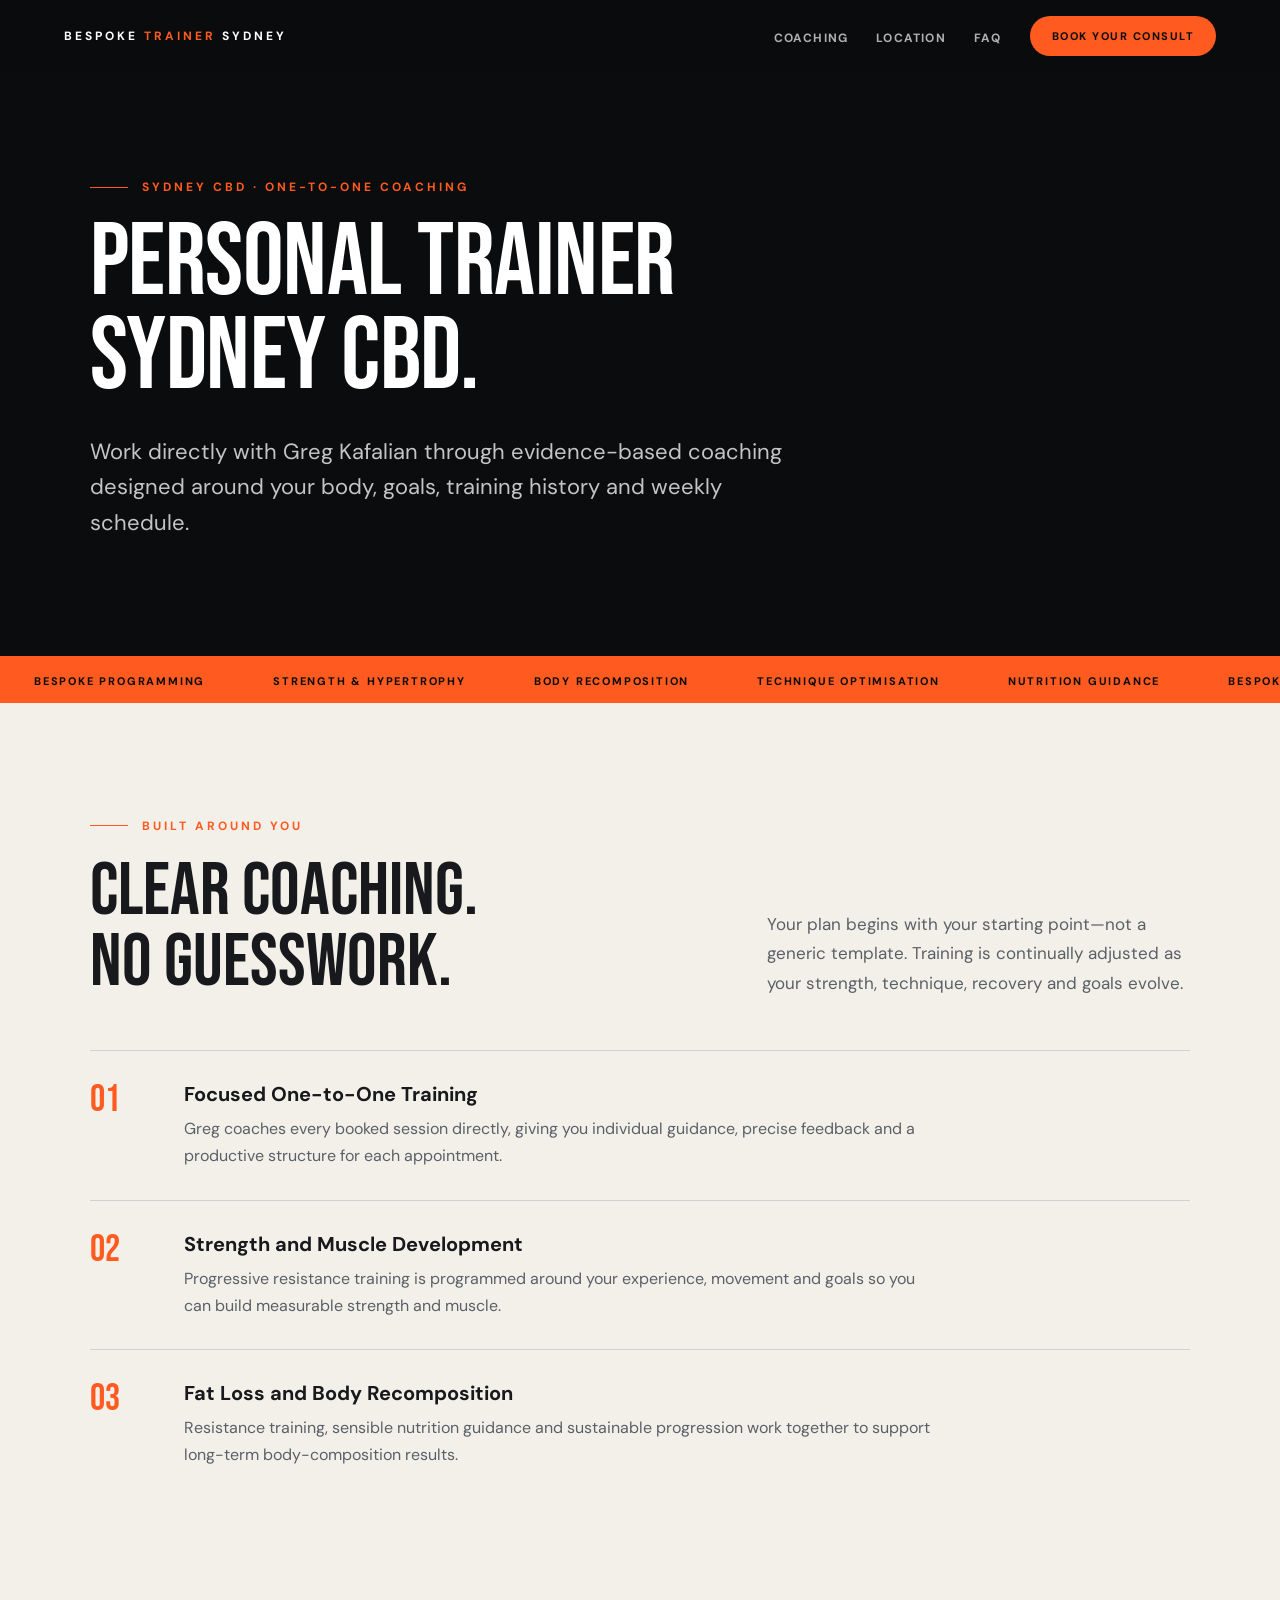
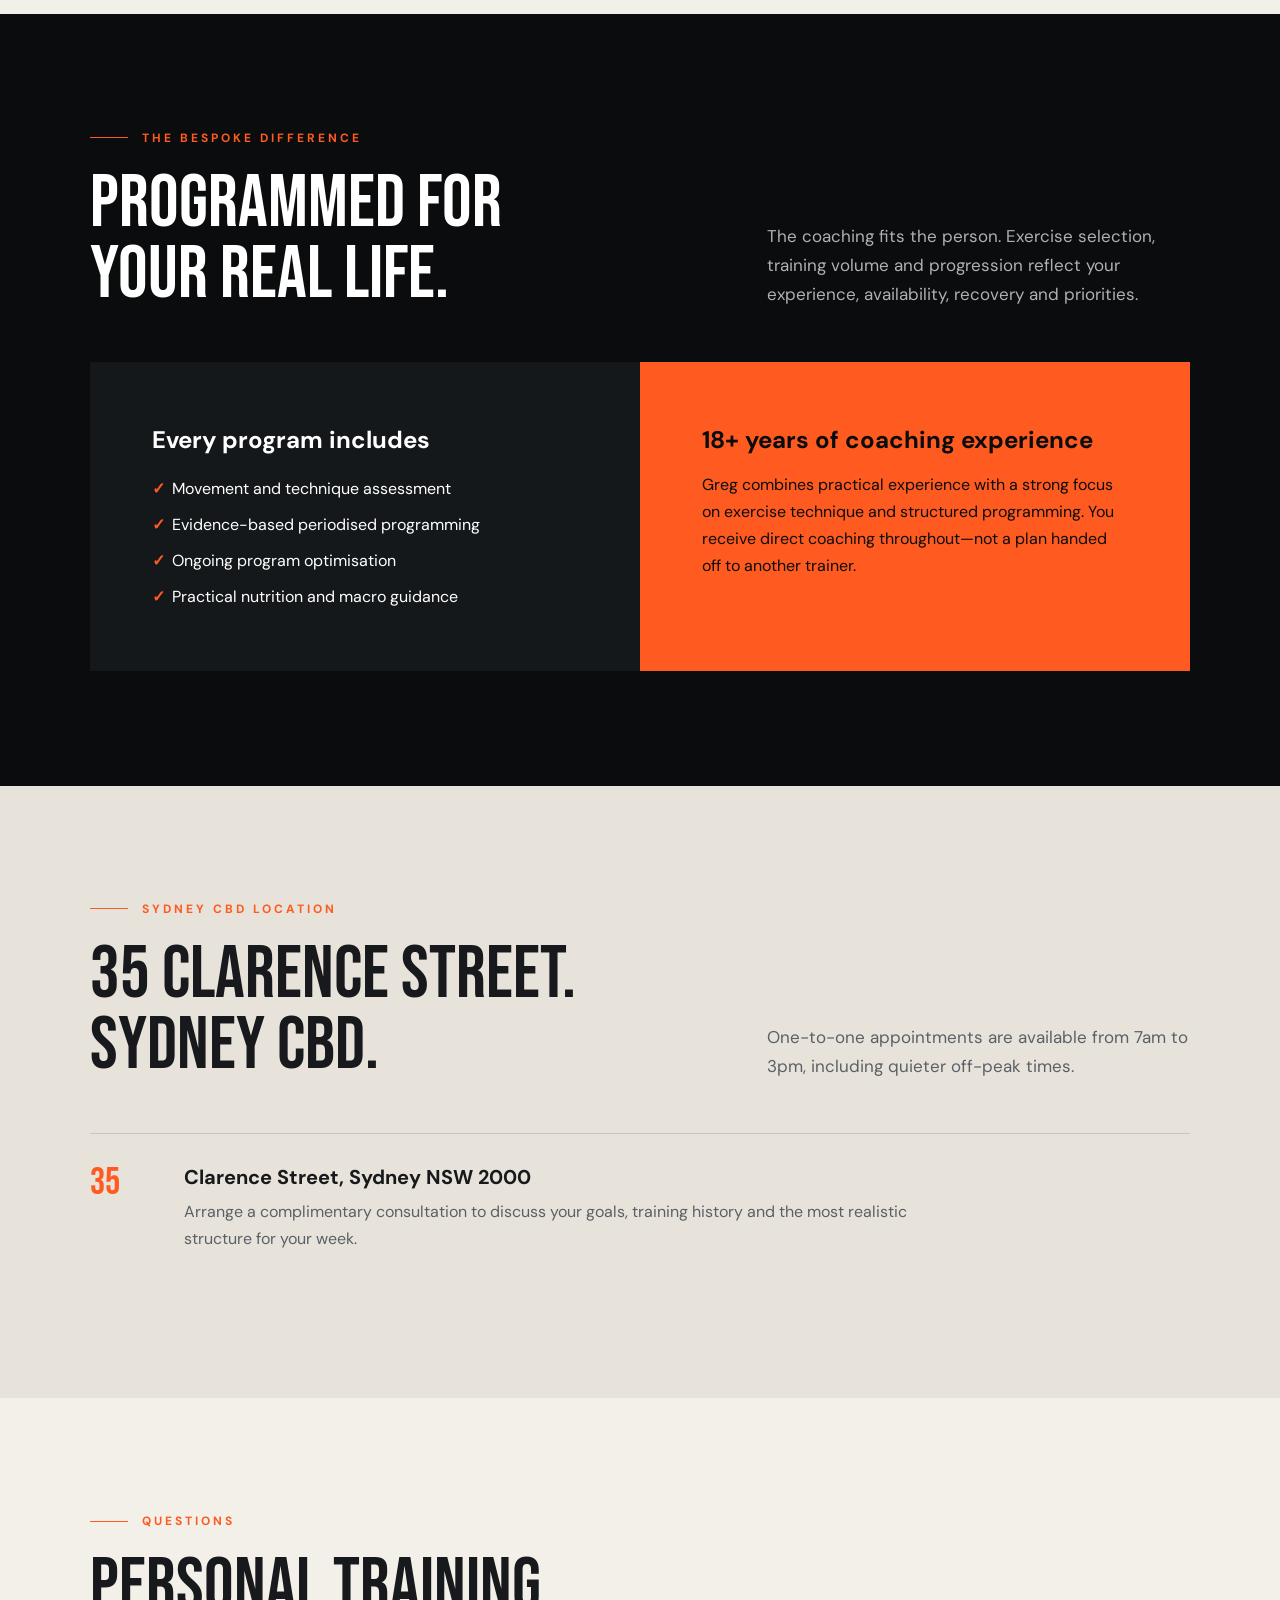
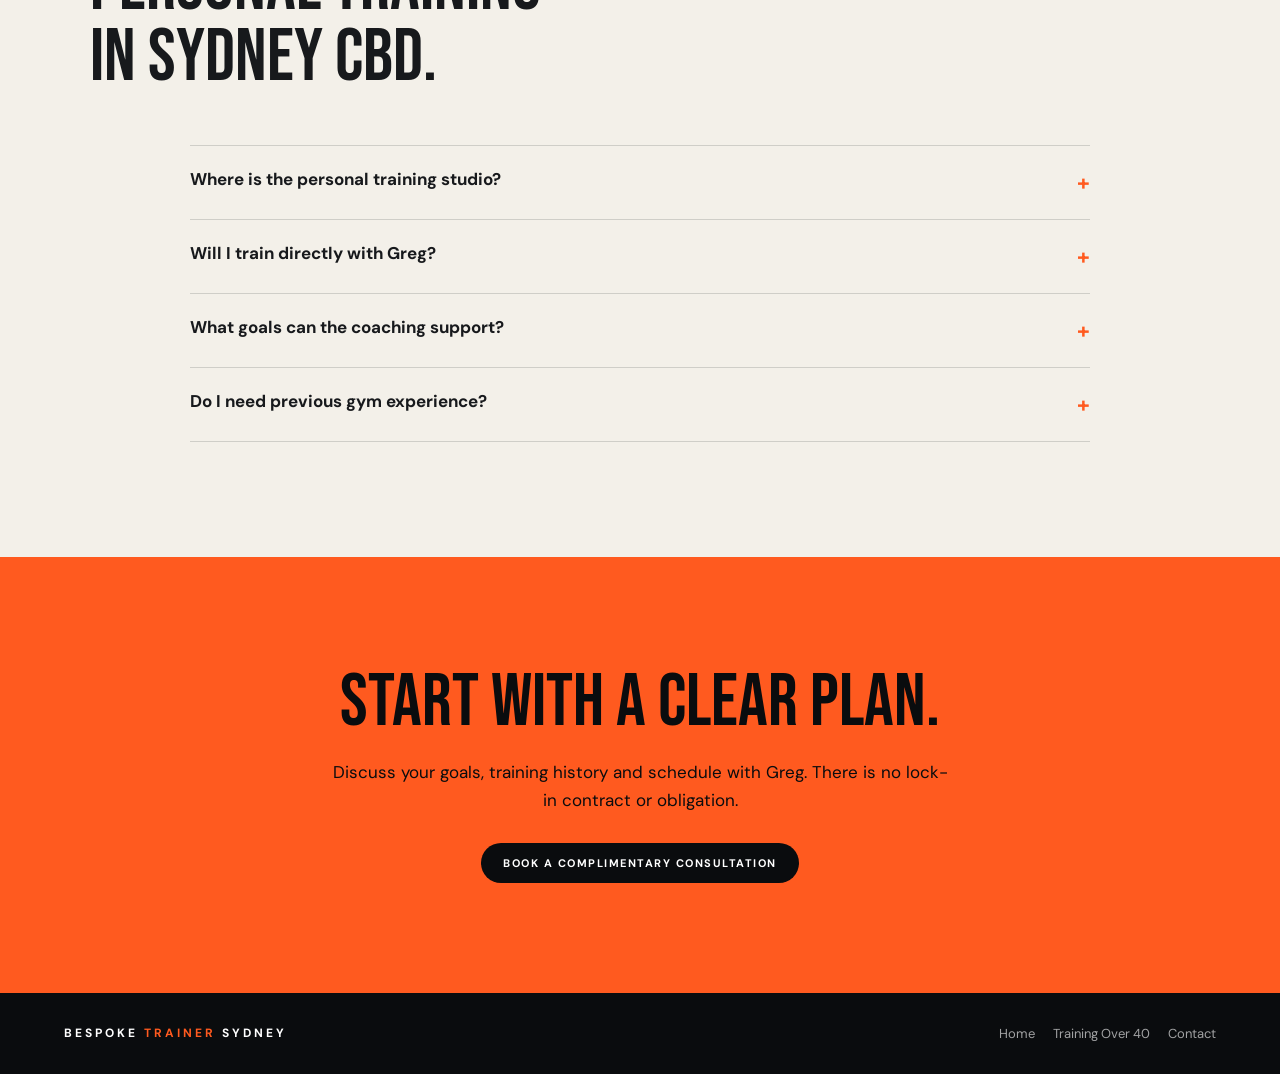
==== commit 794f38a7: "Launch ceramic site with video and SEO pages" ====
--- a/personal-trainer-sydney-cbd/index.html
+++ b/personal-trainer-sydney-cbd/index.html
@@ -2,385 +2,226 @@
 <html lang="en-AU">
 <head>
   <meta charset="utf-8">
-  <meta name="viewport" content="width=device-width, initial-scale=1">
-  <title>Personal Trainer Sydney CBD | Evidence-Based 1:1 Coaching</title>
-  <meta name="description" content="Personal trainer in Sydney CBD offering evidence-based one-to-one strength, muscle-building, fat-loss and body-composition coaching with Greg Kafalian.">
+  <meta name="viewport" content="width=device-width,initial-scale=1">
+  <title>Personal Trainer Sydney CBD | 1:1 Evidence-Based Coaching</title>
+  <meta name="description" content="One-to-one personal training in Sydney CBD with Greg Kafalian. Evidence-based strength, muscle, fat-loss and body-composition coaching at 35 Clarence Street.">
   <meta name="robots" content="index, follow, max-image-preview:large, max-snippet:-1, max-video-preview:-1">
   <link rel="canonical" href="https://sydneybespoketrainer.com/personal-trainer-sydney-cbd/">
-
+  <meta property="og:title" content="Personal Trainer Sydney CBD | Sydney Bespoke Trainer">
+  <meta property="og:description" content="Bespoke one-to-one coaching built around your goals, training experience and schedule.">
   <meta property="og:type" content="website">
+  <meta property="og:url" content="https://sydneybespoketrainer.com/personal-trainer-sydney-cbd/">
+  <link rel="alternate" hreflang="en-AU" href="https://sydneybespoketrainer.com/personal-trainer-sydney-cbd/">
+  <link rel="alternate" hreflang="x-default" href="https://sydneybespoketrainer.com/personal-trainer-sydney-cbd/">
+  <meta property="og:site_name" content="Bespoke Trainer Sydney">
   <meta property="og:locale" content="en_AU">
-  <meta property="og:site_name" content="Sydney Bespoke Trainer">
-  <meta property="og:title" content="Personal Trainer Sydney CBD | Bespoke 1:1 Coaching">
-  <meta property="og:description" content="Premium one-to-one personal training in Sydney CBD with Greg Kafalian. Structured around your goals, schedule and experience.">
-  <meta property="og:url" content="https://sydneybespoketrainer.com/personal-trainer-sydney-cbd/">
   <meta property="og:image" content="https://sydneybespoketrainer.com/assets/hero-poster.v1.jpg">
+  <meta property="og:image:secure_url" content="https://sydneybespoketrainer.com/assets/hero-poster.v1.jpg">
+  <meta property="og:image:type" content="image/jpeg">
   <meta property="og:image:width" content="1280">
   <meta property="og:image:height" content="720">
-  <meta property="og:image:alt" content="Sydney Bespoke Trainer personal training studio in Sydney CBD">
-
+  <meta property="og:image:alt" content="Greg Kafalian coaching at Bespoke Trainer Sydney">
   <meta name="twitter:card" content="summary_large_image">
-  <meta name="twitter:title" content="Personal Trainer Sydney CBD | Bespoke 1:1 Coaching">
-  <meta name="twitter:description" content="Evidence-based one-to-one personal training in Sydney CBD with 18+ years of coaching experience.">
+  <meta name="twitter:title" content="Personal Trainer Sydney CBD | Bespoke Trainer Sydney">
+  <meta name="twitter:description" content="Evidence-based one-to-one personal training in Sydney CBD with Greg Kafalian.">
   <meta name="twitter:image" content="https://sydneybespoketrainer.com/assets/hero-poster.v1.jpg">
-  <meta name="twitter:image:alt" content="Sydney Bespoke Trainer personal training studio in Sydney CBD">
-
-  <script type="application/ld+json">
-  {
-    "@context": "https://schema.org",
-    "@graph": [
-      {
-        "@type": ["LocalBusiness", "HealthAndBeautyBusiness"],
-        "@id": "https://sydneybespoketrainer.com/#business",
-        "name": "Sydney Bespoke Trainer",
-        "url": "https://sydneybespoketrainer.com/",
-        "image": "https://sydneybespoketrainer.com/assets/hero-poster.v1.jpg",
-        "telephone": "+61 416 528 578",
-        "email": "gkpersonaltraining@gmail.com",
-        "priceRange": "$$$",
-        "founder": {
-          "@type": "Person",
-          "name": "Greg Kafalian",
-          "jobTitle": "Senior Personal Trainer"
-        },
-        "address": {
-          "@type": "PostalAddress",
-          "streetAddress": "35 Clarence Street",
-          "addressLocality": "Sydney",
-          "addressRegion": "NSW",
-          "postalCode": "2000",
-          "addressCountry": "AU"
-        },
-        "areaServed": {
-          "@type": "Place",
-          "name": "Sydney CBD"
-        },
-        "sameAs": [
-          "https://www.instagram.com/krikorkafalian/",
-          "https://www.facebook.com/share/1D1FVuDjF2/"
-        ]
-      },
-      {
-        "@type": "Service",
-        "@id": "https://sydneybespoketrainer.com/personal-trainer-sydney-cbd/#service",
-        "name": "Personal Training in Sydney CBD",
-        "serviceType": "One-to-one personal training",
-        "url": "https://sydneybespoketrainer.com/personal-trainer-sydney-cbd/",
-        "provider": { "@id": "https://sydneybespoketrainer.com/#business" },
-        "areaServed": { "@type": "City", "name": "Sydney" },
-        "description": "Evidence-based one-to-one strength, hypertrophy, fat-loss and body-composition coaching in Sydney CBD."
-      },
-      {
-        "@type": "BreadcrumbList",
-        "itemListElement": [
-          {
-            "@type": "ListItem",
-            "position": 1,
-            "name": "Home",
-            "item": "https://sydneybespoketrainer.com/"
-          },
-          {
-            "@type": "ListItem",
-            "position": 2,
-            "name": "Personal Trainer Sydney CBD",
-            "item": "https://sydneybespoketrainer.com/personal-trainer-sydney-cbd/"
-          }
-        ]
-      },
-      {
-        "@type": "FAQPage",
-        "mainEntity": [
-          {
-            "@type": "Question",
-            "name": "Where is Sydney Bespoke Trainer located?",
-            "acceptedAnswer": {
-              "@type": "Answer",
-              "text": "Sydney Bespoke Trainer is located at 35 Clarence Street in Sydney CBD, close to Wynyard, Barangaroo, Martin Place and Circular Quay."
-            }
-          },
-          {
-            "@type": "Question",
-            "name": "Who is the coaching suitable for?",
-            "acceptedAnswer": {
-              "@type": "Answer",
-              "text": "Coaching is tailored to the client's goals, training experience and weekly schedule, from beginners through to experienced lifters seeking better results."
-            }
-          },
-          {
-            "@type": "Question",
-            "name": "Can personal training help with both muscle gain and fat loss?",
-            "acceptedAnswer": {
-              "@type": "Answer",
-              "text": "Yes. Coaching can be structured for muscle and strength development, fat loss, body recomposition, movement quality and long-term health according to the client's individual needs."
-            }
-          },
-          {
-            "@type": "Question",
-            "name": "Will I train directly with Greg Kafalian?",
-            "acceptedAnswer": {
-              "@type": "Answer",
-              "text": "Yes. Sydney Bespoke Trainer provides direct one-to-one coaching with Greg Kafalian in every booked session."
-            }
-          }
-        ]
-      }
-    ]
-  }
-  </script>
-
+  <meta name="twitter:image:alt" content="Greg Kafalian coaching at Bespoke Trainer Sydney">
+  <meta name="theme-color" content="#0a0c0e">
+  <link rel="icon" href="/assets/favicon.svg" type="image/svg+xml">
   <link rel="preconnect" href="https://fonts.googleapis.com">
   <link rel="preconnect" href="https://fonts.gstatic.com" crossorigin>
-  <link href="https://fonts.googleapis.com/css2?family=DM+Sans:ital,wght@0,300;0,400;0,500;0,700;1,300&family=Bebas+Neue&display=swap" rel="stylesheet">
-  <link rel="stylesheet" href="/assets/landing-base.v1.css">
-  <link rel="stylesheet" href="/assets/landing-page.v1.css">
+  <link href="https://fonts.googleapis.com/css2?family=Bebas+Neue&family=DM+Sans:wght@400;500;700&display=swap" rel="stylesheet">
+  <link rel="stylesheet" href="/assets/seo-pages.v1.css">
+  <script type="application/ld+json">
+{
+  "@context": "https://schema.org",
+  "@graph": [
+    {
+      "@type": "WebPage",
+      "@id": "https://sydneybespoketrainer.com/personal-trainer-sydney-cbd/#webpage",
+      "url": "https://sydneybespoketrainer.com/personal-trainer-sydney-cbd/",
+      "name": "Personal Trainer Sydney CBD | 1:1 Evidence-Based Coaching",
+      "description": "One-to-one personal training in Sydney CBD with Greg Kafalian. Evidence-based strength, muscle, fat-loss and body-composition coaching at 35 Clarence Street.",
+      "isPartOf": {
+        "@id": "https://sydneybespoketrainer.com/#website"
+      },
+      "about": {
+        "@id": "https://sydneybespoketrainer.com/personal-trainer-sydney-cbd/#service"
+      },
+      "inLanguage": "en-AU"
+    },
+    {
+      "@type": "Service",
+      "@id": "https://sydneybespoketrainer.com/personal-trainer-sydney-cbd/#service",
+      "name": "Personal Trainer Sydney CBD",
+      "serviceType": "One-to-one personal training in Sydney CBD",
+      "provider": {
+        "@id": "https://sydneybespoketrainer.com/#business"
+      },
+      "areaServed": {
+        "@type": "Place",
+        "name": "Sydney CBD"
+      },
+      "url": "https://sydneybespoketrainer.com/personal-trainer-sydney-cbd/"
+    },
+    {
+      "@type": [
+        "LocalBusiness",
+        "ProfessionalService"
+      ],
+      "@id": "https://sydneybespoketrainer.com/#business",
+      "name": "Sydney Bespoke Trainer",
+      "alternateName": "Bespoke Trainer Sydney",
+      "url": "https://sydneybespoketrainer.com/",
+      "telephone": "+61416528578",
+      "address": {
+        "@type": "PostalAddress",
+        "streetAddress": "35 Clarence Street",
+        "addressLocality": "Sydney",
+        "addressRegion": "NSW",
+        "postalCode": "2000",
+        "addressCountry": "AU"
+      }
+    },
+    {
+      "@type": "BreadcrumbList",
+      "itemListElement": [
+        {
+          "@type": "ListItem",
+          "position": 1,
+          "name": "Home",
+          "item": "https://sydneybespoketrainer.com/"
+        },
+        {
+          "@type": "ListItem",
+          "position": 2,
+          "name": "Personal Trainer Sydney CBD",
+          "item": "https://sydneybespoketrainer.com/personal-trainer-sydney-cbd/"
+        }
+      ]
+    },
+    {
+      "@type": "FAQPage",
+      "@id": "https://sydneybespoketrainer.com/personal-trainer-sydney-cbd/#faq-schema",
+      "mainEntity": [
+        {
+          "@type": "Question",
+          "name": "Where is the personal training studio?",
+          "acceptedAnswer": {
+            "@type": "Answer",
+            "text": "Sessions take place at 35 Clarence Street in Sydney CBD."
+          }
+        },
+        {
+          "@type": "Question",
+          "name": "Will I train directly with Greg?",
+          "acceptedAnswer": {
+            "@type": "Answer",
+            "text": "Yes. Greg coaches every booked one-to-one session directly."
+          }
+        },
+        {
+          "@type": "Question",
+          "name": "What goals can the coaching support?",
+          "acceptedAnswer": {
+            "@type": "Answer",
+            "text": "Programs can be built for strength, muscle development, fat loss, body composition, movement quality and long-term health."
+          }
+        },
+        {
+          "@type": "Question",
+          "name": "Do I need previous gym experience?",
+          "acceptedAnswer": {
+            "@type": "Answer",
+            "text": "No. Coaching is adapted to your current level, from complete beginners to experienced lifters seeking more precise programming."
+          }
+        }
+      ]
+    }
+  ]
+}
+</script>
 </head>
-<body class="sbd-page">
-  <nav class="site-nav" aria-label="Main navigation">
-    <a class="nav-logo" href="/" aria-label="Sydney Bespoke Trainer home">Bespoke <span>Trainer</span> Sydney</a>
-    <button class="nav-toggle" type="button" aria-label="Open navigation menu" aria-expanded="false" aria-controls="primary-navigation">
-      <span></span><span></span><span></span>
-    </button>
-    <div class="nav-menu" id="primary-navigation">
-      <ul class="nav-links">
-        <li><a href="#who">Who It’s For</a></li>
-        <li><a href="#coaching">Coaching</a></li>
-      <li><a href="/personal-training-over-40-sydney/">Training Over 40</a></li>
-        <li><a href="#location">Location</a></li>
-        <li><a href="#reviews">Reviews</a></li>
-        <li><a href="#faq">FAQ</a></li>
-      </ul>
-      <a href="#contact" class="nav-cta">Complimentary Consultation</a>
-    </div>
+<body>
+  <header class="site-nav">
+    <a class="logo" href="/">Bespoke <span>Trainer</span> Sydney</a>
+    <ul class="nav-links">
+      <li><a href="#coaching">Coaching</a></li>
+      <li><a href="#location">Location</a></li>
+      <li><a href="#faq">FAQ</a></li>
+    </ul>
+    <a class="book" href="/#contact">Book Your Consult</a>
+  </header>
+  <nav class="mobile-tabs" aria-label="Page sections">
+    <a href="#coaching">Coaching</a>
+    <a href="#location">Location</a>
+    <a href="#faq">FAQ</a>
   </nav>
 
-  <div class="mobile-shortcut-bar" aria-label="Quick navigation">
-    <a href="#who">Who</a>
-    <a href="#coaching">Coaching</a>
-    <a href="#reviews">Reviews</a>
-    <a href="#faq">FAQ</a>
-    <a href="#contact">Book</a>
-  </div>
-
   <main>
-    <section class="sbd-hero" id="home">
-      <div class="sbd-wrap sbd-hero-grid">
-        <div>
-          <p class="sbd-kicker">Sydney CBD · One-to-One Coaching</p>
-          <h1>PERSONAL TRAINER<br>SYDNEY CBD<br><span>BUILT AROUND YOU.</span></h1>
-          <p class="sbd-hero-copy">Build muscle, increase strength, lose body fat and improve body composition. Work directly with Greg Kafalian through evidence-based coaching built entirely around you.</p>
-          <div class="sbd-actions">
-            <a class="sbd-primary" href="#contact">Book a Complimentary Consultation</a>
-            <a class="sbd-secondary" href="#coaching">Explore the Coaching</a>
-          </div>
-        </div>
-
-        <div>
-          <div class="sbd-video-card" aria-label="Sydney Bespoke Trainer studio footage">
-            <video autoplay muted loop playsinline webkit-playsinline preload="metadata" poster="/assets/hero-poster.v1.jpg" aria-hidden="true" tabindex="-1">
-              <source src="/assets/hero-video.v2.mp4" type="video/mp4">
-            </video>
-            <div class="sbd-video-shade"></div>
-            <div class="sbd-video-label">
-              <div><strong>GREG KAFALIAN</strong><small>Head Coach · Sydney CBD</small></div>
-            </div>
-          </div>
-          <div class="sbd-metrics" aria-label="Coaching highlights">
-            <div class="sbd-metric"><strong>18+</strong><span>Years Experience</span></div>
-            <div class="sbd-metric"><strong>1:1</strong><span>Every Session</span></div>
-            <div class="sbd-metric"><strong>CBD</strong><span>Sydney Location</span></div>
-          </div>
-        </div>
-      </div>
-    </section>
-
-    <div class="sbd-strip" aria-hidden="true">
-      <div class="sbd-strip-inner">
-        <span>Bespoke Programming</span><span>Strength &amp; Hypertrophy</span><span>Body Recomposition</span><span>Technique Optimisation</span><span>Nutrition Guidance</span>
-        <span>Bespoke Programming</span><span>Strength &amp; Hypertrophy</span><span>Body Recomposition</span><span>Technique Optimisation</span><span>Nutrition Guidance</span>
-      </div>
-    </div>
-
-    <section class="sbd-cream" id="who">
-      <div class="sbd-wrap">
-        <p class="sbd-section-kicker">Built Around Real Life</p>
-        <h2 class="sbd-heading">PERSONAL TRAINING BUILT AROUND YOUR GOALS.</h2>
-        <p class="sbd-lead">You do not need another generic workout. You need a clear plan, expert coaching and sessions that make productive use of your time. Every element is tailored to your body, goals, training history and weekly schedule.</p>
-
-        <div class="sbd-audience-grid">
-          <article class="sbd-card">
-            <span class="sbd-number">01</span>
-            <h3>Focused One-to-One Training</h3>
-            <p>Focused sessions and structured programming designed to make every part of your training productive and purposeful.</p>
-          </article>
-          <article class="sbd-card">
-            <span class="sbd-number">02</span>
-            <h3>Strength &amp; Muscle Goals</h3>
-            <p>Training optimised around your body, experience and goals to build muscle, increase strength and improve body composition.</p>
-          </article>
-          <article class="sbd-card">
-            <span class="sbd-number">03</span>
-            <h3>Fat Loss &amp; Recomposition</h3>
-            <p>A sustainable approach combining resistance training, sensible nutrition guidance and progression you can maintain long term.</p>
-          </article>
-        </div>
-      </div>
-    </section>
-
-    <section class="sbd-dark" id="coaching">
-      <div class="sbd-wrap sbd-split">
-        <div>
-          <p class="sbd-section-kicker">The Bespoke Difference</p>
-          <h2 class="sbd-heading">DIRECT COACHING.<br>NO GUESSWORK.</h2>
-          <p class="sbd-lead">You train directly with Greg in every booked session. Your program is continually refined according to your progress, technique, recovery and goals—not handed off or pulled from a template.</p>
-          <div class="sbd-actions"><a class="sbd-primary" href="#contact">Discuss Your Goals</a></div>
-        </div>
-
-        <div class="sbd-checklist">
-          <div class="sbd-check"><span class="sbd-check-mark">✓</span><div><strong>One-to-One Coaching</strong><p>Individual attention, feedback and exercise coaching throughout every session.</p></div></div>
-          <div class="sbd-check"><span class="sbd-check-mark">✓</span><div><strong>Evidence-Based Programming</strong><p>Structured strength and hypertrophy programming guided by current evidence and proven training principles.</p></div></div>
-          <div class="sbd-check"><span class="sbd-check-mark">✓</span><div><strong>Movement &amp; Technique</strong><p>Exercise selection and progression informed by how you move, your experience and your capabilities.</p></div></div>
-          <div class="sbd-check"><span class="sbd-check-mark">✓</span><div><strong>Ongoing Optimisation</strong><p>Your plan evolves with your results so you continue progressing rather than repeating the same routine.</p></div></div>
-          <div class="sbd-check"><span class="sbd-check-mark">✓</span><div><strong>Nutrition &amp; Macro Guidance</strong><p>Practical recommendations aligned with your training, body-composition goals and lifestyle.</p></div></div>
-        </div>
-      </div>
-    </section>
-
-    <section class="sbd-cream" id="location">
-      <div class="sbd-wrap">
-        <p class="sbd-section-kicker">Sydney CBD Location</p>
-        <h2 class="sbd-heading">CONVENIENTLY LOCATED AT 35 CLARENCE STREET.</h2>
-        <p class="sbd-lead">Train in the heart of Sydney CBD, close to Wynyard and within easy reach of Barangaroo, Martin Place, Circular Quay and surrounding city offices.</p>
-        <div class="sbd-location-card">
-          <h3>COACHING THAT WORKS AROUND YOU.</h3>
-          <p>Your consultation starts with your goals, training history and availability. From there, Greg builds a realistic coaching structure that can integrate with your work and family commitments.</p>
-          <div class="sbd-actions">
-            <a class="sbd-primary" href="#contact">Book Your Complimentary Consultation</a>
-            <a class="sbd-secondary" href="https://maps.google.com/?q=35+Clarence+Street+Sydney+NSW+2000" target="_blank" rel="noopener">View Location</a>
-          </div>
-        </div>
-      </div>
-    </section>
-
-    <section class="sbd-dark" id="reviews">
-      <div class="sbd-wrap">
-        <p class="sbd-section-kicker">Client Reviews</p>
-        <h2 class="sbd-heading">EXPERIENCE CLIENTS CAN FEEL.</h2>
-        <div class="sbd-review-grid">
-          <article class="sbd-review">
-            <div class="sbd-stars">★★★★★</div>
-            <p class="sbd-quote">“Greg is truly one of the best. His knowledge of anatomy and functional movement is so intelligent—he could always create a program for me no matter what my goals.”</p>
-            <strong>Cortney Thomson</strong><small>3 years training with Greg</small>
-          </article>
-          <article class="sbd-review">
-            <div class="sbd-stars">★★★★★</div>
-            <p class="sbd-quote">“I honestly believe Greg is one of the best personal trainers out there. Try a session and you'll notice the difference from the get go.”</p>
-            <strong>Nikalos</strong><small>Sydney CBD client</small>
-          </article>
-          <article class="sbd-review">
-            <div class="sbd-stars">★★★★★</div>
-            <p class="sbd-quote">“I have trained with Greg for over 2 years with great success. Greg is as knowledgeable as they come and is a lot of fun to train with.”</p>
-            <strong>Tom Swanson</strong><small>2+ years training with Greg</small>
-          </article>
-        </div>
-        <div class="sbd-actions"><a class="sbd-secondary" href="https://share.google/24IGfrohiR9Eu3bbU" target="_blank" rel="noopener">Read All Reviews</a></div>
-      </div>
-    </section>
-
-    <section class="sbd-cream" id="faq">
-      <div class="sbd-wrap">
-        <p class="sbd-section-kicker">Frequently Asked Questions</p>
-        <h2 class="sbd-heading">PERSONAL TRAINING IN SYDNEY CBD.</h2>
-        <div class="sbd-faq-list">
-          <details><summary>Where is Sydney Bespoke Trainer located?</summary><p>Training is based at 35 Clarence Street, Sydney NSW 2000, close to Wynyard and easily accessible throughout Sydney CBD.</p></details>
-          <details><summary>Who is the coaching suitable for?</summary><p>Coaching is tailored to your goals, training experience and weekly schedule, whether you are beginning, returning to training or seeking more advanced results.</p></details>
-          <details><summary>Can you help with both muscle gain and fat loss?</summary><p>Yes. Coaching can be structured for muscle and strength development, fat loss, body recomposition, movement quality and long-term health according to your individual needs.</p></details>
-          <details><summary>Will I train directly with Greg?</summary><p>Yes. You work directly with Greg Kafalian in every booked one-to-one session rather than being passed between different trainers.</p></details>
-          <details><summary>What happens during the complimentary consultation?</summary><p>You discuss your goals, schedule, training history and any obstacles that have limited your progress. This determines whether the coaching approach is the right fit and what your next step should be.</p></details>
-          <details><summary>How much does personal training cost?</summary><p>Sessions begin at $125 for a 45-minute one-to-one appointment, with reduced per-session pricing available in training packs. Your consultation can identify the most suitable option.</p></details>
-        </div>
-      </div>
-    </section>
-
-    <section class="sbd-cta-band">
-      <div class="sbd-wrap sbd-cta-grid">
-        <h2>READY FOR TRAINING BUILT AROUND YOUR LIFE?</h2>
-        <a class="sbd-secondary" href="#contact">Start With a Complimentary Consultation</a>
-      </div>
-    </section>
-
-    <section class="contact-section" id="contact">
-      <div class="contact-grid">
-        <div>
-          <div class="eyebrow">Get In Touch</div>
-          <h2 class="headline">START WITH A<br>CLEAR PLAN.</h2>
-          <p class="body-text">No commitment. Discuss your goals, training history and schedule, then map out the right starting point with Greg.</p>
-          <div class="contact-details">
-            <div class="contact-detail"><p class="contact-label">Phone</p><p class="contact-value"><a href="tel:+61416528578">0416 528 578</a></p></div>
-            <div class="contact-detail"><p class="contact-label">Email</p><p class="contact-value"><a href="mailto:gkpersonaltraining@gmail.com">gkpersonaltraining@gmail.com</a></p></div>
-            <div class="contact-detail"><p class="contact-label">Location</p><p class="contact-value">35 Clarence St, Sydney CBD</p></div>
-          </div>
-        </div>
-        <div class="contact-form-box">
-          <h3 class="form-title">Complimentary Planning Consultation</h3>
-          <p class="form-subtitle">A complimentary strength and body-composition planning consultation with no lock-in contract or obligation.</p>
-          <form action="/success" method="POST" name="contact" data-netlify="true" netlify-honeypot="bot-field">
-            <input type="hidden" name="form-name" value="contact">
-            <p hidden><label>Don’t fill this out: <input name="bot-field"></label></p>
-            <div class="form-row">
-              <div class="form-field"><label class="form-label" for="sbd-name">Full Name</label><input class="form-input" id="sbd-name" type="text" name="name" placeholder="Your name" autocomplete="name" required></div>
-              <div class="form-field"><label class="form-label" for="sbd-mobile">Mobile Number</label><input class="form-input" id="sbd-mobile" type="tel" name="mobile" placeholder="04XX XXX XXX" autocomplete="tel" required></div>
-            </div>
-            <div class="form-field"><label class="form-label" for="sbd-email">Email Address</label><input class="form-input" id="sbd-email" type="email" name="email" placeholder="your@email.com" autocomplete="email" required></div>
-            <div class="form-field" style="margin-bottom:36px"><label class="form-label" for="sbd-goal">Main Goal</label><select class="form-select" id="sbd-goal" name="goal"><option value="" disabled selected>Select your goal</option><option>Build muscle &amp; strength</option><option>Lose fat &amp; improve fitness</option><option>Improve health &amp; wellbeing</option><option>Not sure yet</option></select></div>
-            <button type="submit" class="form-submit">Book My Consultation →</button>
-            <p class="form-note">We'll be in touch within 24 hours.</p>
-          </form>
-        </div>
-      </div>
+    <section class="hero">
+      <div class="hero-inner">
+        <div class="eyebrow">Sydney CBD · One-to-One Coaching</div>
+        <h1>Personal Trainer<br>Sydney CBD.</h1>
+        <p>Work directly with Greg Kafalian through evidence-based coaching designed around your body, goals, training history and weekly schedule.</p>
+      </div>
+    </section>
+    <div class="ticker" aria-hidden="true"><div class="ticker-track">
+      <span>Bespoke Programming</span><span>Strength &amp; Hypertrophy</span><span>Body Recomposition</span><span>Technique Optimisation</span><span>Nutrition Guidance</span>
+      <span>Bespoke Programming</span><span>Strength &amp; Hypertrophy</span><span>Body Recomposition</span><span>Technique Optimisation</span><span>Nutrition Guidance</span>
+    </div></div>
+
+    <section class="section light" id="coaching">
+      <div class="section-head">
+        <div><div class="eyebrow">Built Around You</div><h2>Clear Coaching.<br>No Guesswork.</h2></div>
+        <p class="section-copy">Your plan begins with your starting point—not a generic template. Training is continually adjusted as your strength, technique, recovery and goals evolve.</p>
+      </div>
+      <div class="rows">
+        <article class="row"><div class="row-num">01</div><div><h3>Focused One-to-One Training</h3><p>Greg coaches every booked session directly, giving you individual guidance, precise feedback and a productive structure for each appointment.</p></div></article>
+        <article class="row"><div class="row-num">02</div><div><h3>Strength and Muscle Development</h3><p>Progressive resistance training is programmed around your experience, movement and goals so you can build measurable strength and muscle.</p></div></article>
+        <article class="row"><div class="row-num">03</div><div><h3>Fat Loss and Body Recomposition</h3><p>Resistance training, sensible nutrition guidance and sustainable progression work together to support long-term body-composition results.</p></div></article>
+      </div>
+    </section>
+
+    <section class="section dark">
+      <div class="section-head">
+        <div><div class="eyebrow">The Bespoke Difference</div><h2>Programmed For<br>Your Real Life.</h2></div>
+        <p class="section-copy">The coaching fits the person. Exercise selection, training volume and progression reflect your experience, availability, recovery and priorities.</p>
+      </div>
+      <div class="split">
+        <div><h3>Every program includes</h3><ul class="facts"><li>Movement and technique assessment</li><li>Evidence-based periodised programming</li><li>Ongoing program optimisation</li><li>Practical nutrition and macro guidance</li></ul></div>
+        <div><h3>18+ years of coaching experience</h3><p>Greg combines practical experience with a strong focus on exercise technique and structured programming. You receive direct coaching throughout—not a plan handed off to another trainer.</p></div>
+      </div>
+    </section>
+
+    <section class="section deep" id="location">
+      <div class="section-head">
+        <div><div class="eyebrow">Sydney CBD Location</div><h2>35 Clarence Street.<br>Sydney CBD.</h2></div>
+        <p class="section-copy">One-to-one appointments are available from 7am to 3pm, including quieter off-peak times.</p>
+      </div>
+      <div class="rows"><div class="row"><div class="row-num">35</div><div><h3>Clarence Street, Sydney NSW 2000</h3><p>Arrange a complimentary consultation to discuss your goals, training history and the most realistic structure for your week.</p></div></div></div>
+    </section>
+
+    <section class="section light" id="faq">
+      <div class="section-head"><div><div class="eyebrow">Questions</div><h2>Personal Training<br>In Sydney CBD.</h2></div></div>
+      <div class="faq">
+        <details><summary>Where is the personal training studio?</summary><p>Sessions take place at 35 Clarence Street in Sydney CBD.</p></details>
+        <details><summary>Will I train directly with Greg?</summary><p>Yes. Greg coaches every booked one-to-one session directly, so your program and feedback remain consistent.</p></details>
+        <details><summary>What goals can the coaching support?</summary><p>Your program can focus on strength, muscle development, fat loss, body composition, technique, movement quality or long-term health.</p></details>
+        <details><summary>Do I need previous gym experience?</summary><p>No. Coaching is adapted to your current level, from complete beginners to experienced lifters seeking more precise programming.</p></details>
+      </div>
+    </section>
+
+    <section class="cta">
+      <h2>Start With A Clear Plan.</h2>
+      <p>Discuss your goals, training history and schedule with Greg. There is no lock-in contract or obligation.</p>
+      <a class="book" href="/#contact">Book a Complimentary Consultation</a>
     </section>
   </main>
 
   <footer>
-    <div class="footer-logo">Bespoke <span>Trainer</span> Sydney</div>
-    <p class="footer-copy">© 2026 Sydney Bespoke Trainer · All rights reserved</p>
-    <ul class="footer-links">
-      <li><a href="/">Home</a></li>
-      <li><a href="#coaching">Coaching</a></li>
-      <li><a href="#faq">FAQ</a></li>
-      <li><a href="#contact">Contact</a></li>
-    </ul>
+    <a class="logo" href="/">Bespoke <span>Trainer</span> Sydney</a>
+    <nav><a href="/">Home</a><a href="/personal-training-over-40-sydney/">Training Over 40</a><a href="/#contact">Contact</a></nav>
   </footer>
-
-  <script>
-  (() => {
-    const nav = document.querySelector('.site-nav');
-    const toggle = document.querySelector('.nav-toggle');
-    const menu = document.querySelector('.nav-menu');
-    if (nav && toggle && menu) {
-      const setMenuState = (open) => {
-        nav.classList.toggle('is-open', open);
-        toggle.setAttribute('aria-expanded', String(open));
-        toggle.setAttribute('aria-label', open ? 'Close navigation menu' : 'Open navigation menu');
-        document.body.classList.toggle('nav-open', open);
-      };
-      toggle.addEventListener('click', () => setMenuState(toggle.getAttribute('aria-expanded') !== 'true'));
-      menu.querySelectorAll('a').forEach((link) => link.addEventListener('click', () => setMenuState(false)));
-      document.addEventListener('keydown', (event) => { if (event.key === 'Escape') setMenuState(false); });
-      window.addEventListener('resize', () => { if (window.innerWidth > 960) setMenuState(false); });
-    }
-
-    const video = document.querySelector('.sbd-video-card video');
-    if (video) {
-      video.muted = true;
-      video.defaultMuted = true;
-      video.playsInline = true;
-      const play = () => { const attempt = video.play(); if (attempt && attempt.catch) attempt.catch(() => {}); };
-      play();
-      video.addEventListener('loadeddata', play, { once: true });
-      document.addEventListener('visibilitychange', () => { if (!document.hidden) play(); });
-      document.addEventListener('touchstart', play, { once: true, passive: true });
-    }
-  })();
-  </script>
 </body>
 </html>
--- a/assets/seo-pages.v1.css
+++ b/assets/seo-pages.v1.css
@@ -0,0 +1,278 @@
+:root {
+  --ink: #0a0c0e;
+  --panel: #15181b;
+  --panel-alt: #1d2125;
+  --cream: #f3f0e9;
+  --cream-deep: #e8e3da;
+  --orange: #ff5a1f;
+  --text: #17191c;
+  --muted: #5a6067;
+}
+
+* { box-sizing: border-box; margin: 0; padding: 0; }
+html {
+  width: 100%;
+  max-width: 100%;
+  overflow-x: hidden;
+  scroll-behavior: smooth;
+  scroll-padding-top: 72px;
+  overscroll-behavior-x: none;
+}
+body {
+  width: 100%;
+  max-width: 100%;
+  overflow-x: hidden;
+  background: var(--cream);
+  color: var(--text);
+  font-family: 'DM Sans', sans-serif;
+  -webkit-font-smoothing: antialiased;
+}
+a { color: inherit; }
+.site-nav {
+  position: fixed;
+  z-index: 1000;
+  top: 0;
+  left: 0;
+  display: flex;
+  align-items: center;
+  width: 100%;
+  height: 72px;
+  padding: 0 clamp(24px, 5vw, 72px);
+  background: rgba(10,12,14,.97);
+}
+.logo {
+  color: #fff;
+  font-size: 12px;
+  font-weight: 700;
+  letter-spacing: 3px;
+  text-decoration: none;
+  text-transform: uppercase;
+}
+.logo span { color: var(--orange); }
+.nav-links {
+  display: flex;
+  gap: 28px;
+  margin-left: auto;
+  list-style: none;
+}
+.nav-links a {
+  color: rgba(255,255,255,.68);
+  font-size: 12px;
+  font-weight: 700;
+  letter-spacing: 1.2px;
+  text-decoration: none;
+  text-transform: uppercase;
+}
+.book {
+  display: inline-flex;
+  align-items: center;
+  justify-content: center;
+  min-height: 40px;
+  margin-left: 28px;
+  padding: 0 22px;
+  border-radius: 999px;
+  background: var(--orange);
+  color: var(--ink);
+  font-size: 11px;
+  font-weight: 700;
+  letter-spacing: 1.5px;
+  text-decoration: none;
+  text-transform: uppercase;
+}
+.mobile-tabs { display: none; }
+
+.hero {
+  padding: clamp(132px, 14vw, 190px) clamp(24px, 7vw, 110px) clamp(74px, 9vw, 120px);
+  background: var(--ink);
+  color: #fff;
+}
+.hero-inner { max-width: 1000px; }
+.eyebrow {
+  display: flex;
+  align-items: center;
+  gap: 14px;
+  margin-bottom: 22px;
+  color: var(--orange);
+  font-size: 12px;
+  font-weight: 700;
+  letter-spacing: 3px;
+  text-transform: uppercase;
+}
+.eyebrow::before { content: ''; width: 38px; height: 1px; background: var(--orange); }
+h1, h2 {
+  font-family: 'Bebas Neue', sans-serif;
+  font-weight: 400;
+  text-transform: uppercase;
+}
+h1 {
+  max-width: 920px;
+  font-size: clamp(54px, 8vw, 104px);
+  line-height: .92;
+  letter-spacing: -.5px;
+}
+.hero p {
+  max-width: 700px;
+  margin-top: 28px;
+  color: rgba(255,255,255,.76);
+  font-size: clamp(18px, 2vw, 22px);
+  line-height: 1.62;
+}
+.ticker {
+  overflow: hidden;
+  padding: 13px 0;
+  background: var(--orange);
+  white-space: nowrap;
+}
+.ticker-track { display: inline-flex; animation: ticker 25s linear infinite; }
+.ticker span {
+  padding: 0 34px;
+  color: var(--ink);
+  font-size: 11px;
+  font-weight: 700;
+  letter-spacing: 1.8px;
+  text-transform: uppercase;
+}
+@keyframes ticker { to { transform: translateX(-50%); } }
+
+.section { padding: clamp(70px, 9vw, 120px) clamp(24px, 7vw, 110px); }
+.section.dark { background: var(--ink); color: #fff; }
+.section.light { background: var(--cream); }
+.section.deep { background: var(--cream-deep); }
+.section-head {
+  display: grid;
+  grid-template-columns: minmax(0, 1fr) minmax(280px, .72fr);
+  gap: clamp(38px, 7vw, 100px);
+  align-items: end;
+  max-width: 1220px;
+  margin: 0 auto 52px;
+}
+h2 { font-size: clamp(44px, 6vw, 74px); line-height: .96; }
+.section-copy {
+  color: var(--muted);
+  font-size: 17px;
+  line-height: 1.72;
+}
+.dark .section-copy { color: rgba(255,255,255,.68); }
+.rows { max-width: 1220px; margin: 0 auto; }
+.row {
+  display: grid;
+  grid-template-columns: 70px minmax(0, 1fr);
+  gap: 24px;
+  padding: 30px 0;
+  border-top: 1px solid rgba(23,25,28,.14);
+}
+.dark .row { border-color: rgba(255,255,255,.1); }
+.row-num {
+  color: var(--orange);
+  font-family: 'Bebas Neue', sans-serif;
+  font-size: 38px;
+  line-height: 1;
+}
+.row h3 { margin-bottom: 9px; font-size: 20px; }
+.row p { max-width: 760px; color: var(--muted); font-size: 16px; line-height: 1.68; }
+.dark .row p { color: rgba(255,255,255,.66); }
+.split {
+  display: grid;
+  grid-template-columns: repeat(2, minmax(0, 1fr));
+  max-width: 1220px;
+  margin: 0 auto;
+}
+.split > div { padding: clamp(34px, 5vw, 62px); }
+.split > div:first-child { background: var(--panel); color: #fff; }
+.split > div:last-child { background: var(--orange); color: var(--ink); }
+.split h3 { margin-bottom: 16px; font-size: 24px; }
+.split p { font-size: 16px; line-height: 1.7; }
+.facts { display: grid; gap: 12px; margin-top: 22px; list-style: none; }
+.facts li { padding-left: 20px; position: relative; font-size: 16px; line-height: 1.5; }
+.facts li::before { content: '✓'; position: absolute; left: 0; color: var(--orange); font-weight: 700; }
+.split > div:last-child .facts li::before { color: var(--ink); }
+
+.faq { max-width: 900px; margin: 0 auto; }
+.faq details { border-top: 1px solid rgba(23,25,28,.16); }
+.faq details:last-child { border-bottom: 1px solid rgba(23,25,28,.16); }
+.faq summary {
+  display: flex;
+  justify-content: space-between;
+  gap: 18px;
+  padding: 22px 0;
+  cursor: pointer;
+  font-size: 17px;
+  font-weight: 700;
+  list-style: none;
+}
+.faq summary::after { content: '+'; color: var(--orange); font-size: 22px; }
+.faq details[open] summary::after { content: '−'; }
+.faq p { max-width: 760px; padding: 0 0 24px; color: var(--muted); font-size: 16px; line-height: 1.7; }
+.cta {
+  padding: clamp(70px, 9vw, 110px) 24px;
+  background: var(--orange);
+  color: var(--ink);
+  text-align: center;
+}
+.cta h2 { max-width: 820px; margin: 0 auto; }
+.cta p { max-width: 620px; margin: 20px auto 28px; font-size: 17px; line-height: 1.65; }
+.cta .book { margin: 0; background: var(--ink); color: #fff; }
+footer {
+  display: flex;
+  align-items: center;
+  gap: 26px;
+  padding: 32px clamp(24px, 5vw, 72px);
+  background: var(--ink);
+  color: rgba(255,255,255,.62);
+}
+footer nav { display: flex; flex-wrap: wrap; gap: 18px; margin-left: auto; }
+footer a { font-size: 13px; text-decoration: none; }
+
+@media (max-width: 760px) {
+  html { scroll-padding-top: 98px; }
+  .site-nav { height: 58px; padding: 0 18px; }
+  .logo { font-size: 10px; letter-spacing: 2.3px; }
+  .nav-links { display: none; }
+  .book { min-height: 34px; margin-left: auto; padding: 0 16px; font-size: 10px; }
+  .mobile-tabs {
+    position: fixed;
+    z-index: 999;
+    top: 58px;
+    left: 0;
+    display: grid;
+    grid-template-columns: repeat(3, 1fr);
+    width: 100%;
+    height: 40px;
+    background: var(--ink);
+  }
+  .mobile-tabs a {
+    display: flex;
+    align-items: center;
+    justify-content: center;
+    color: rgba(255,255,255,.72);
+    font-size: 11px;
+    font-weight: 700;
+    letter-spacing: 1.2px;
+    text-decoration: none;
+    text-transform: uppercase;
+  }
+  .hero { padding: 136px 22px 62px; }
+  h1 { font-size: clamp(50px, 15vw, 70px); }
+  .hero p { font-size: 17px; }
+  .section { padding: 64px 22px; }
+  .section-head { display: block; margin-bottom: 34px; }
+  .section-head .section-copy { margin-top: 20px; }
+  h2 { font-size: clamp(42px, 13vw, 58px); }
+  .row { grid-template-columns: 48px minmax(0, 1fr); gap: 14px; padding: 25px 0; }
+  .row-num { font-size: 32px; }
+  .row h3 { font-size: 18px; }
+  .split { display: block; margin-inline: -22px; }
+  .split > div { padding: 38px 22px; }
+  .cta { padding: 64px 22px; }
+  footer { display: block; padding: 34px 22px; }
+  footer nav { margin-top: 22px; }
+}
+
+
+/* Shared production refinements */
+img { display: block; max-width: 100%; }
+a:focus-visible, summary:focus-visible { outline: 2px solid var(--orange); outline-offset: 4px; }
+@media (prefers-reduced-motion: reduce) {
+  html { scroll-behavior: auto; }
+  .ticker-track { animation: none; }
+}
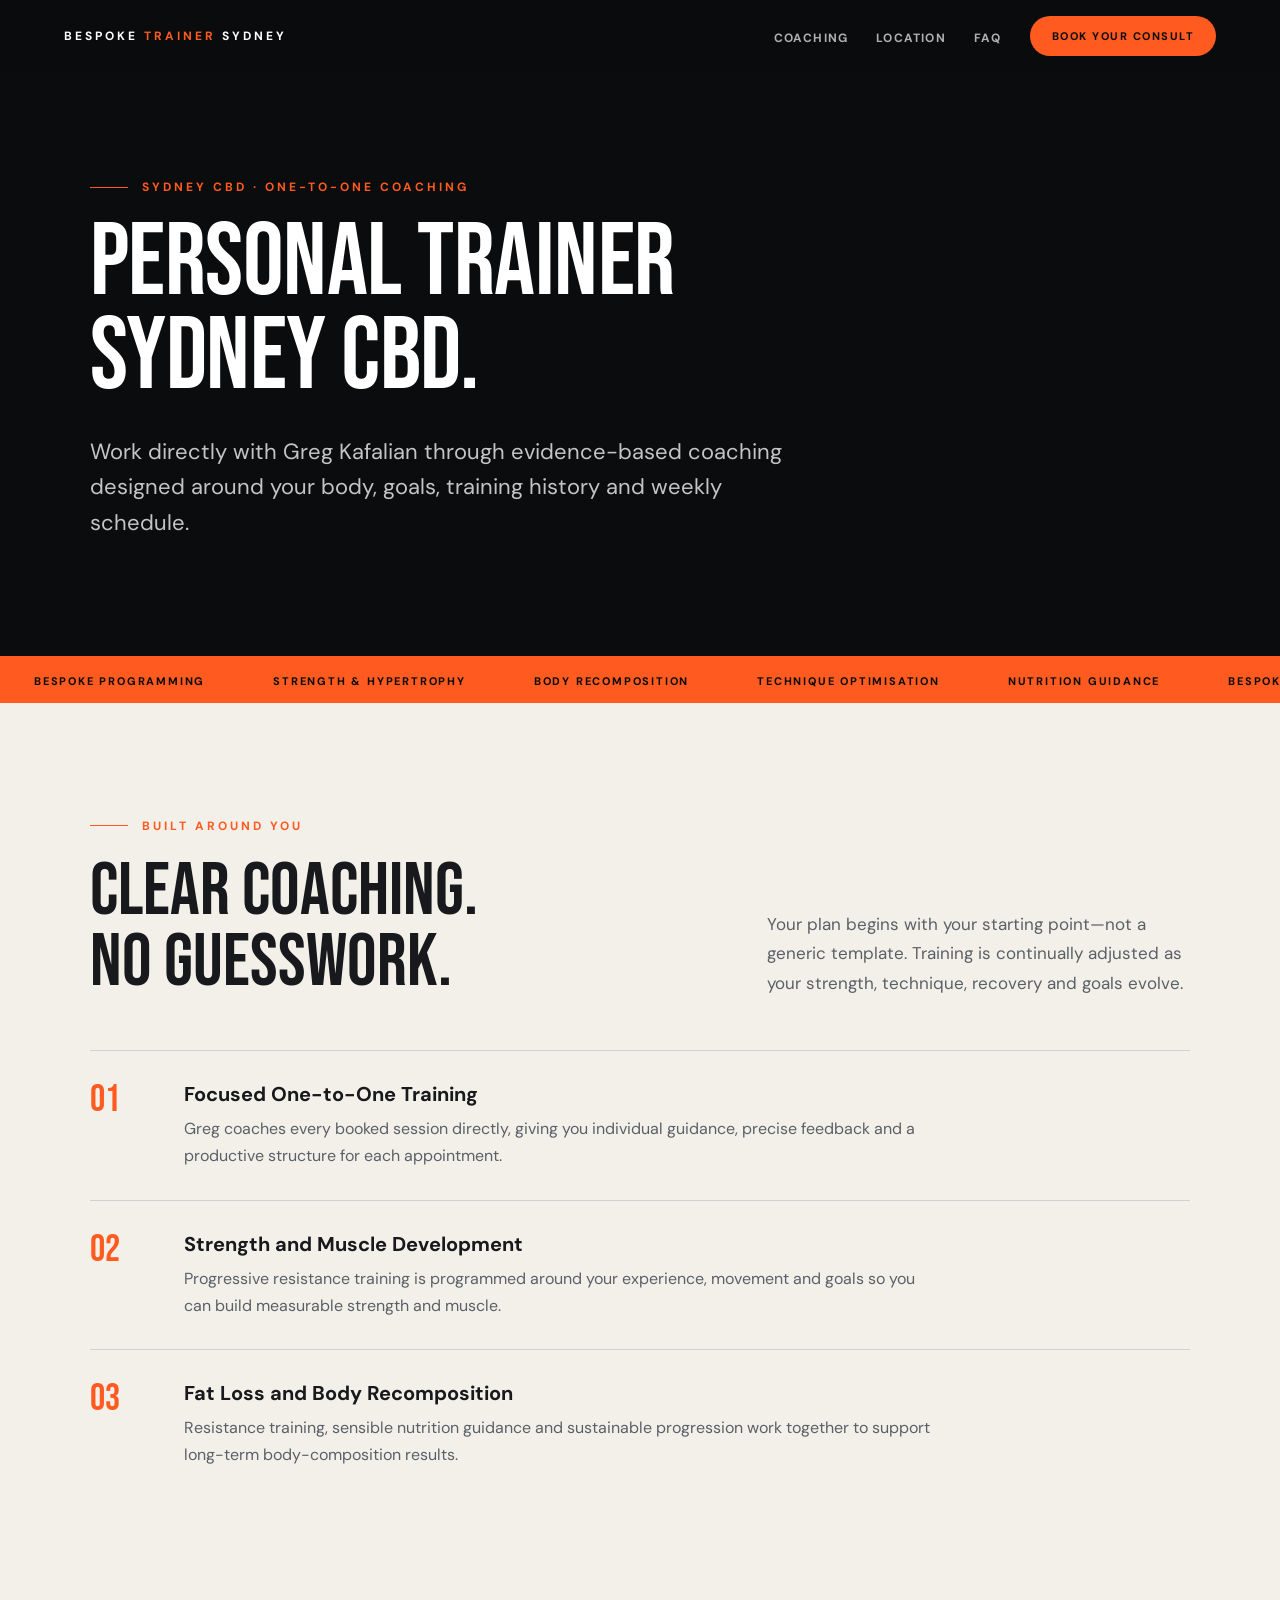
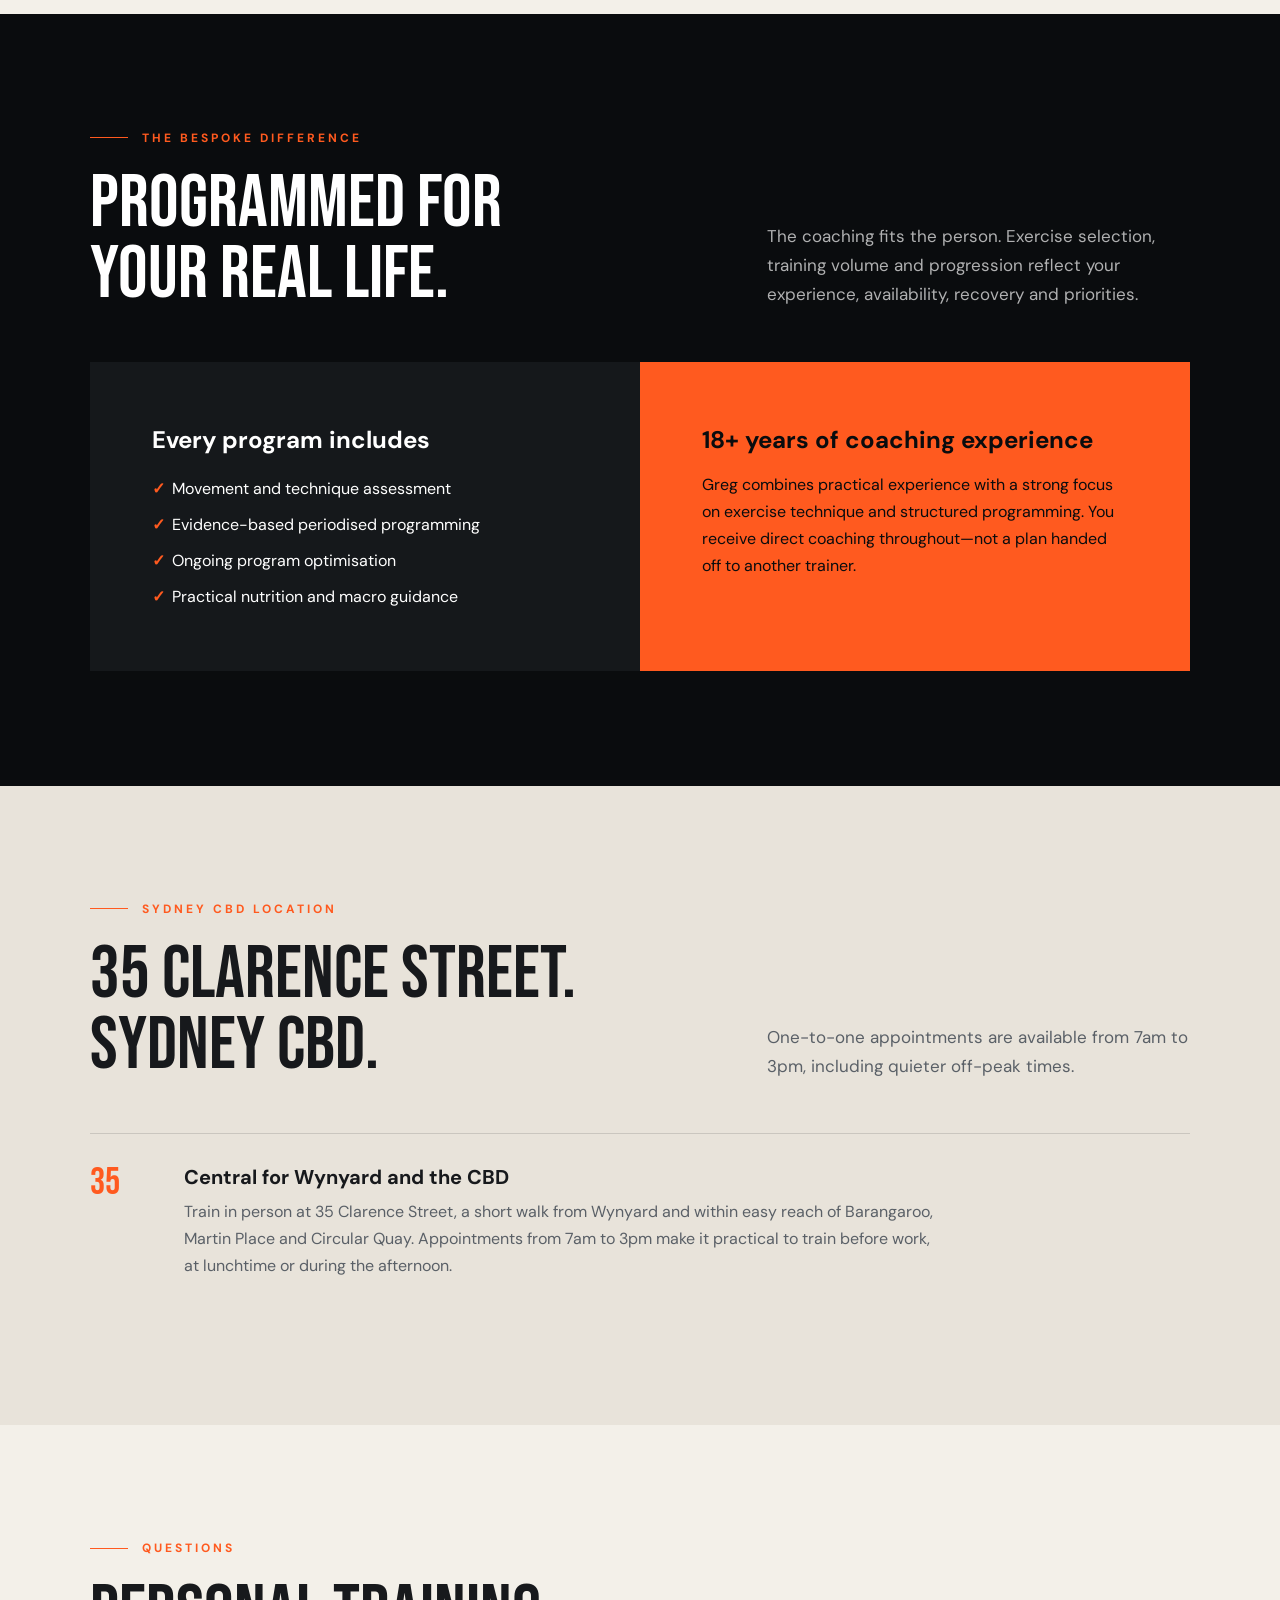
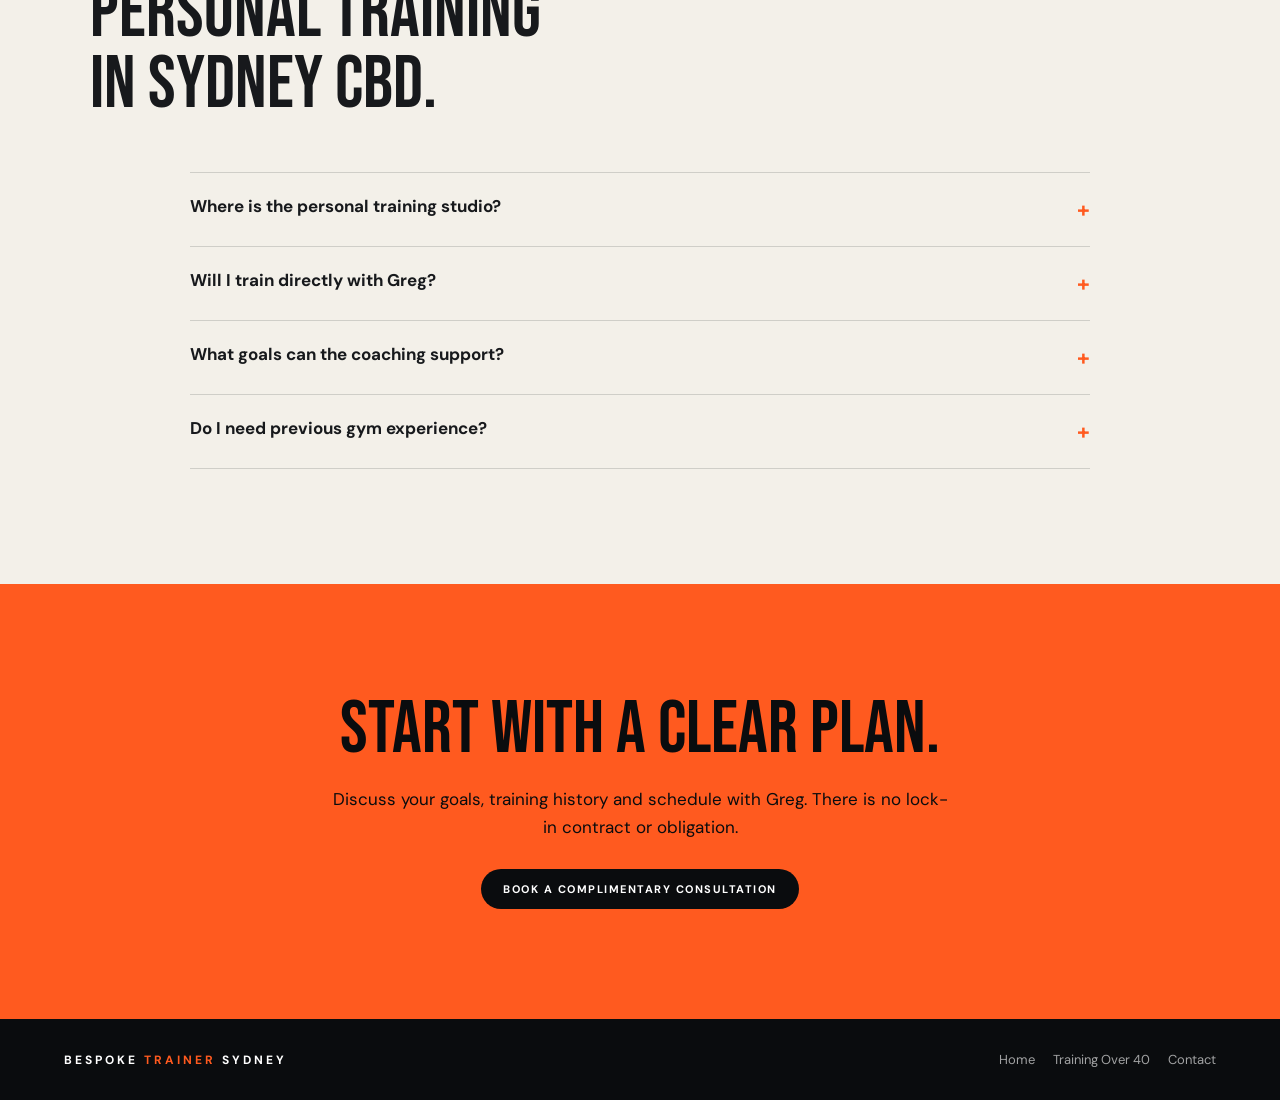
==== commit 48ea41b3: "Add local Sydney CBD location context" ====
--- a/personal-trainer-sydney-cbd/index.html
+++ b/personal-trainer-sydney-cbd/index.html
@@ -7,7 +7,7 @@
   <meta name="description" content="One-to-one personal training in Sydney CBD with Greg Kafalian. Evidence-based strength, muscle, fat-loss and body-composition coaching at 35 Clarence Street.">
   <meta name="robots" content="index, follow, max-image-preview:large, max-snippet:-1, max-video-preview:-1">
   <link rel="canonical" href="https://sydneybespoketrainer.com/personal-trainer-sydney-cbd/">
-  <meta property="og:title" content="Personal Trainer Sydney CBD | Sydney Bespoke Trainer">
+  <meta property="og:title" content="Personal Trainer Sydney CBD | Bespoke Trainer Sydney">
   <meta property="og:description" content="Bespoke one-to-one coaching built around your goals, training experience and schedule.">
   <meta property="og:type" content="website">
   <meta property="og:url" content="https://sydneybespoketrainer.com/personal-trainer-sydney-cbd/">
@@ -27,7 +27,9 @@
   <meta name="twitter:image" content="https://sydneybespoketrainer.com/assets/hero-poster.v1.jpg">
   <meta name="twitter:image:alt" content="Greg Kafalian coaching at Bespoke Trainer Sydney">
   <meta name="theme-color" content="#0a0c0e">
-  <link rel="icon" href="/assets/favicon.svg" type="image/svg+xml">
+  <link rel="icon" href="/assets/greg-kafalian-search-192.v1.png" type="image/png" sizes="192x192">
+  <link rel="shortcut icon" href="/favicon.ico">
+  <link rel="apple-touch-icon" href="/assets/apple-touch-icon.v1.png" sizes="180x180">
   <link rel="preconnect" href="https://fonts.googleapis.com">
   <link rel="preconnect" href="https://fonts.gstatic.com" crossorigin>
   <link href="https://fonts.googleapis.com/css2?family=Bebas+Neue&family=DM+Sans:wght@400;500;700&display=swap" rel="stylesheet">
@@ -109,7 +111,7 @@
           "name": "Where is the personal training studio?",
           "acceptedAnswer": {
             "@type": "Answer",
-            "text": "Sessions take place at 35 Clarence Street in Sydney CBD."
+            "text": "Sessions take place at 35 Clarence Street in Sydney CBD, a short walk from Wynyard and convenient to Barangaroo, Martin Place and Circular Quay."
           }
         },
         {
@@ -140,6 +142,13 @@
     }
   ]
 }
+</script>
+<script async src="https://www.googletagmanager.com/gtag/js?id=G-W6RP41ZV96"></script>
+<script>
+  window.dataLayer = window.dataLayer || [];
+  function gtag(){dataLayer.push(arguments);}
+  gtag('js', new Date());
+  gtag('config', 'G-W6RP41ZV96');
 </script>
 </head>
 <body>
@@ -199,13 +208,13 @@
         <div><div class="eyebrow">Sydney CBD Location</div><h2>35 Clarence Street.<br>Sydney CBD.</h2></div>
         <p class="section-copy">One-to-one appointments are available from 7am to 3pm, including quieter off-peak times.</p>
       </div>
-      <div class="rows"><div class="row"><div class="row-num">35</div><div><h3>Clarence Street, Sydney NSW 2000</h3><p>Arrange a complimentary consultation to discuss your goals, training history and the most realistic structure for your week.</p></div></div></div>
+      <div class="rows"><div class="row"><div class="row-num">35</div><div><h3>Central for Wynyard and the CBD</h3><p>Train in person at 35 Clarence Street, a short walk from Wynyard and within easy reach of Barangaroo, Martin Place and Circular Quay. Appointments from 7am to 3pm make it practical to train before work, at lunchtime or during the afternoon.</p></div></div></div>
     </section>
 
     <section class="section light" id="faq">
       <div class="section-head"><div><div class="eyebrow">Questions</div><h2>Personal Training<br>In Sydney CBD.</h2></div></div>
       <div class="faq">
-        <details><summary>Where is the personal training studio?</summary><p>Sessions take place at 35 Clarence Street in Sydney CBD.</p></details>
+        <details><summary>Where is the personal training studio?</summary><p>Sessions take place at 35 Clarence Street in Sydney CBD, a short walk from Wynyard and convenient to Barangaroo, Martin Place and Circular Quay.</p></details>
         <details><summary>Will I train directly with Greg?</summary><p>Yes. Greg coaches every booked one-to-one session directly, so your program and feedback remain consistent.</p></details>
         <details><summary>What goals can the coaching support?</summary><p>Your program can focus on strength, muscle development, fat loss, body composition, technique, movement quality or long-term health.</p></details>
         <details><summary>Do I need previous gym experience?</summary><p>No. Coaching is adapted to your current level, from complete beginners to experienced lifters seeking more precise programming.</p></details>
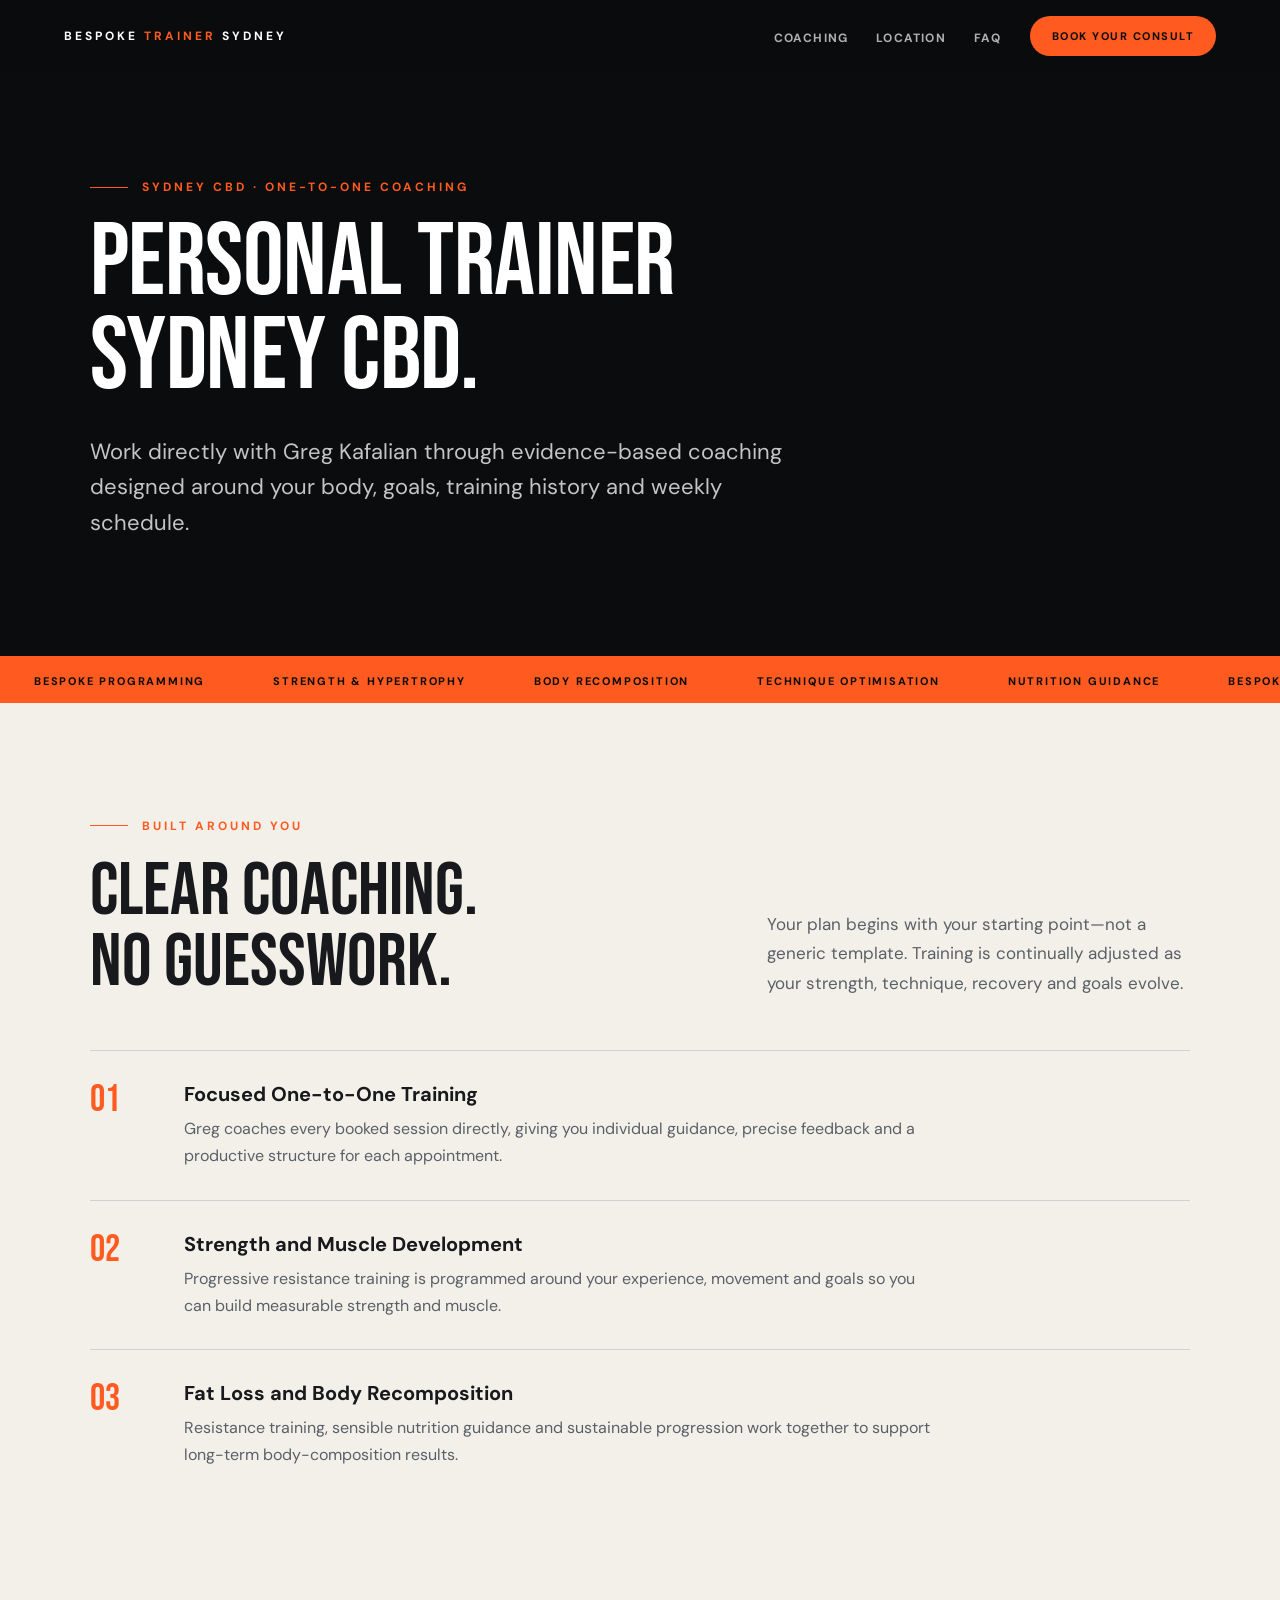
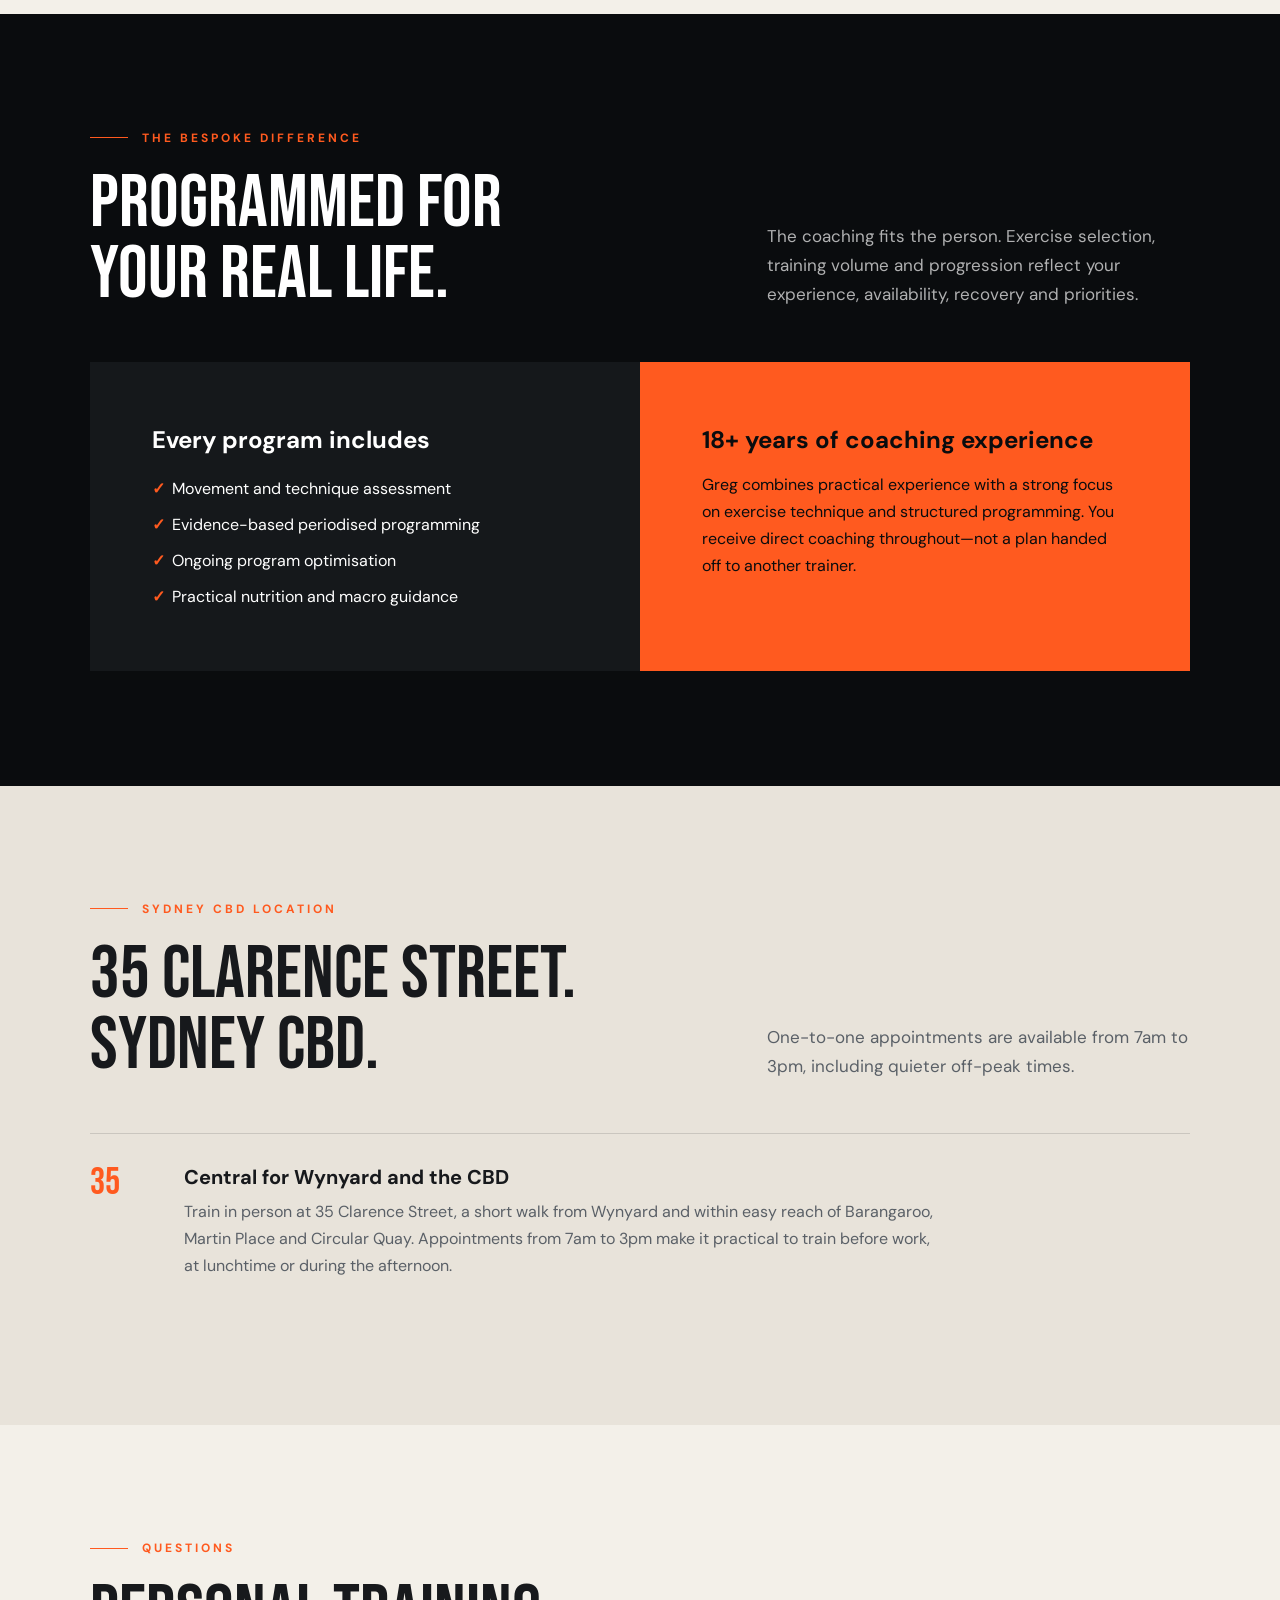
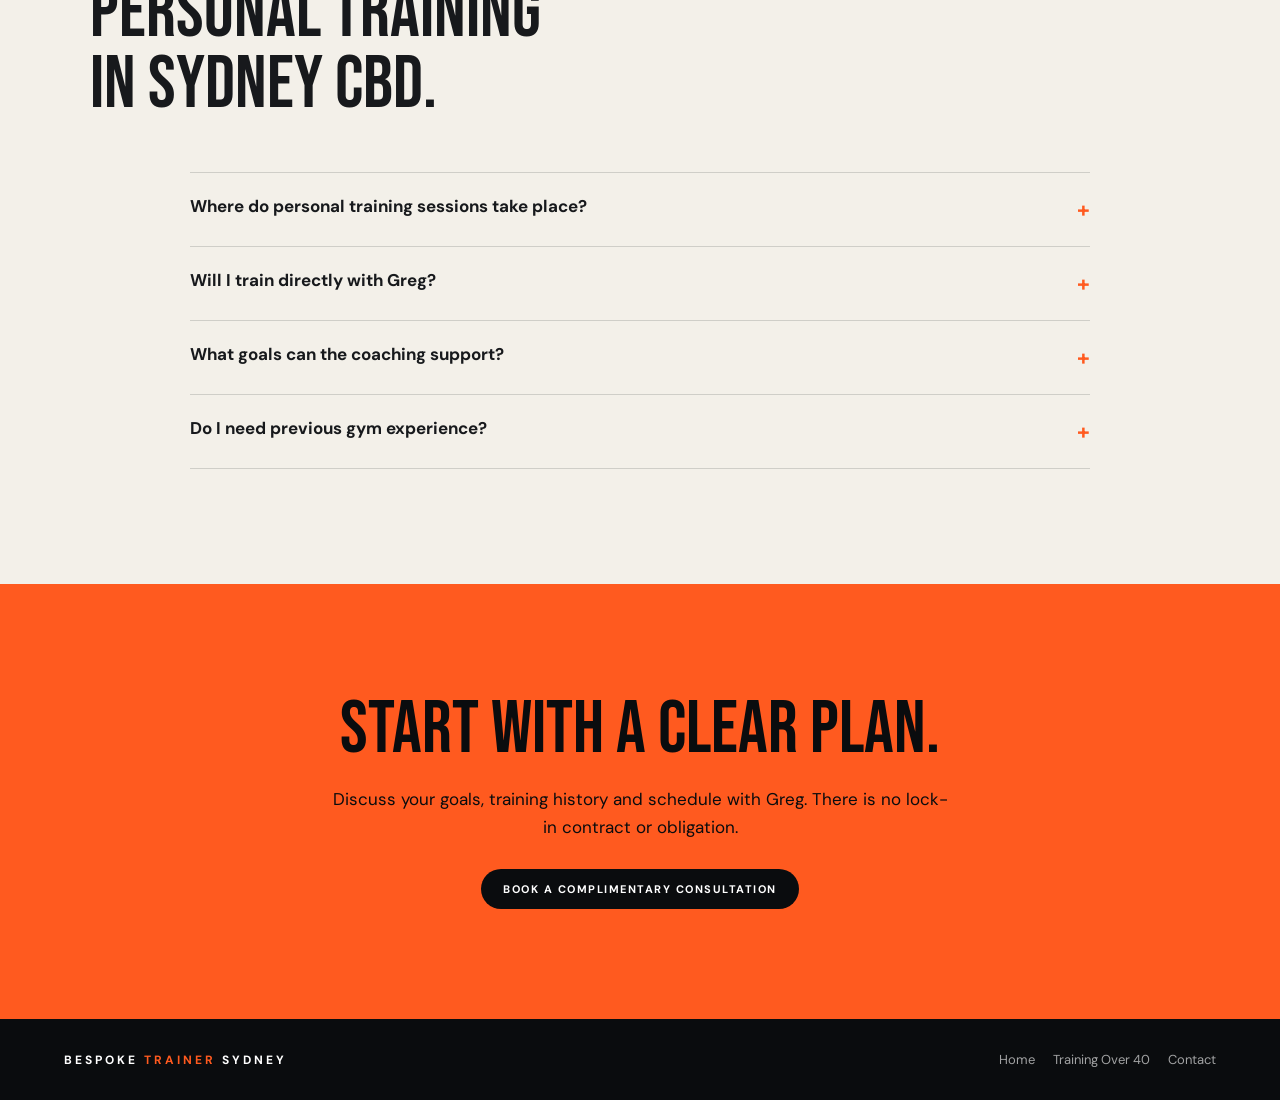
==== commit 4b3686d5: "Describe commercial Snap Fitness location accurately in CBD FAQ and structured data" ====
--- a/personal-trainer-sydney-cbd/index.html
+++ b/personal-trainer-sydney-cbd/index.html
@@ -108,10 +108,10 @@
       "mainEntity": [
         {
           "@type": "Question",
-          "name": "Where is the personal training studio?",
-          "acceptedAnswer": {
-            "@type": "Answer",
-            "text": "Sessions take place at 35 Clarence Street in Sydney CBD, a short walk from Wynyard and convenient to Barangaroo, Martin Place and Circular Quay."
+          "name": "Where do personal training sessions take place?",
+          "acceptedAnswer": {
+            "@type": "Answer",
+            "text": "Sessions take place inside Snap Fitness, a commercial gym at 35 Clarence Street in Sydney CBD, near Wynyard Station. Your session is one-to-one with me, and the gym is convenient for clients coming from Barangaroo and The Rocks."
           }
         },
         {
@@ -214,7 +214,7 @@
     <section class="section light" id="faq">
       <div class="section-head"><div><div class="eyebrow">Questions</div><h2>Personal Training<br>In Sydney CBD.</h2></div></div>
       <div class="faq">
-        <details><summary>Where is the personal training studio?</summary><p>Sessions take place at 35 Clarence Street in Sydney CBD, a short walk from Wynyard and convenient to Barangaroo, Martin Place and Circular Quay.</p></details>
+        <details><summary>Where do personal training sessions take place?</summary><p>Sessions take place inside Snap Fitness, a commercial gym at 35 Clarence Street in Sydney CBD, near Wynyard Station. Your session is one-to-one with me, and the gym is convenient for clients coming from Barangaroo and The Rocks.</p></details>
         <details><summary>Will I train directly with Greg?</summary><p>Yes. Greg coaches every booked one-to-one session directly, so your program and feedback remain consistent.</p></details>
         <details><summary>What goals can the coaching support?</summary><p>Your program can focus on strength, muscle development, fat loss, body composition, technique, movement quality or long-term health.</p></details>
         <details><summary>Do I need previous gym experience?</summary><p>No. Coaching is adapted to your current level, from complete beginners to experienced lifters seeking more precise programming.</p></details>
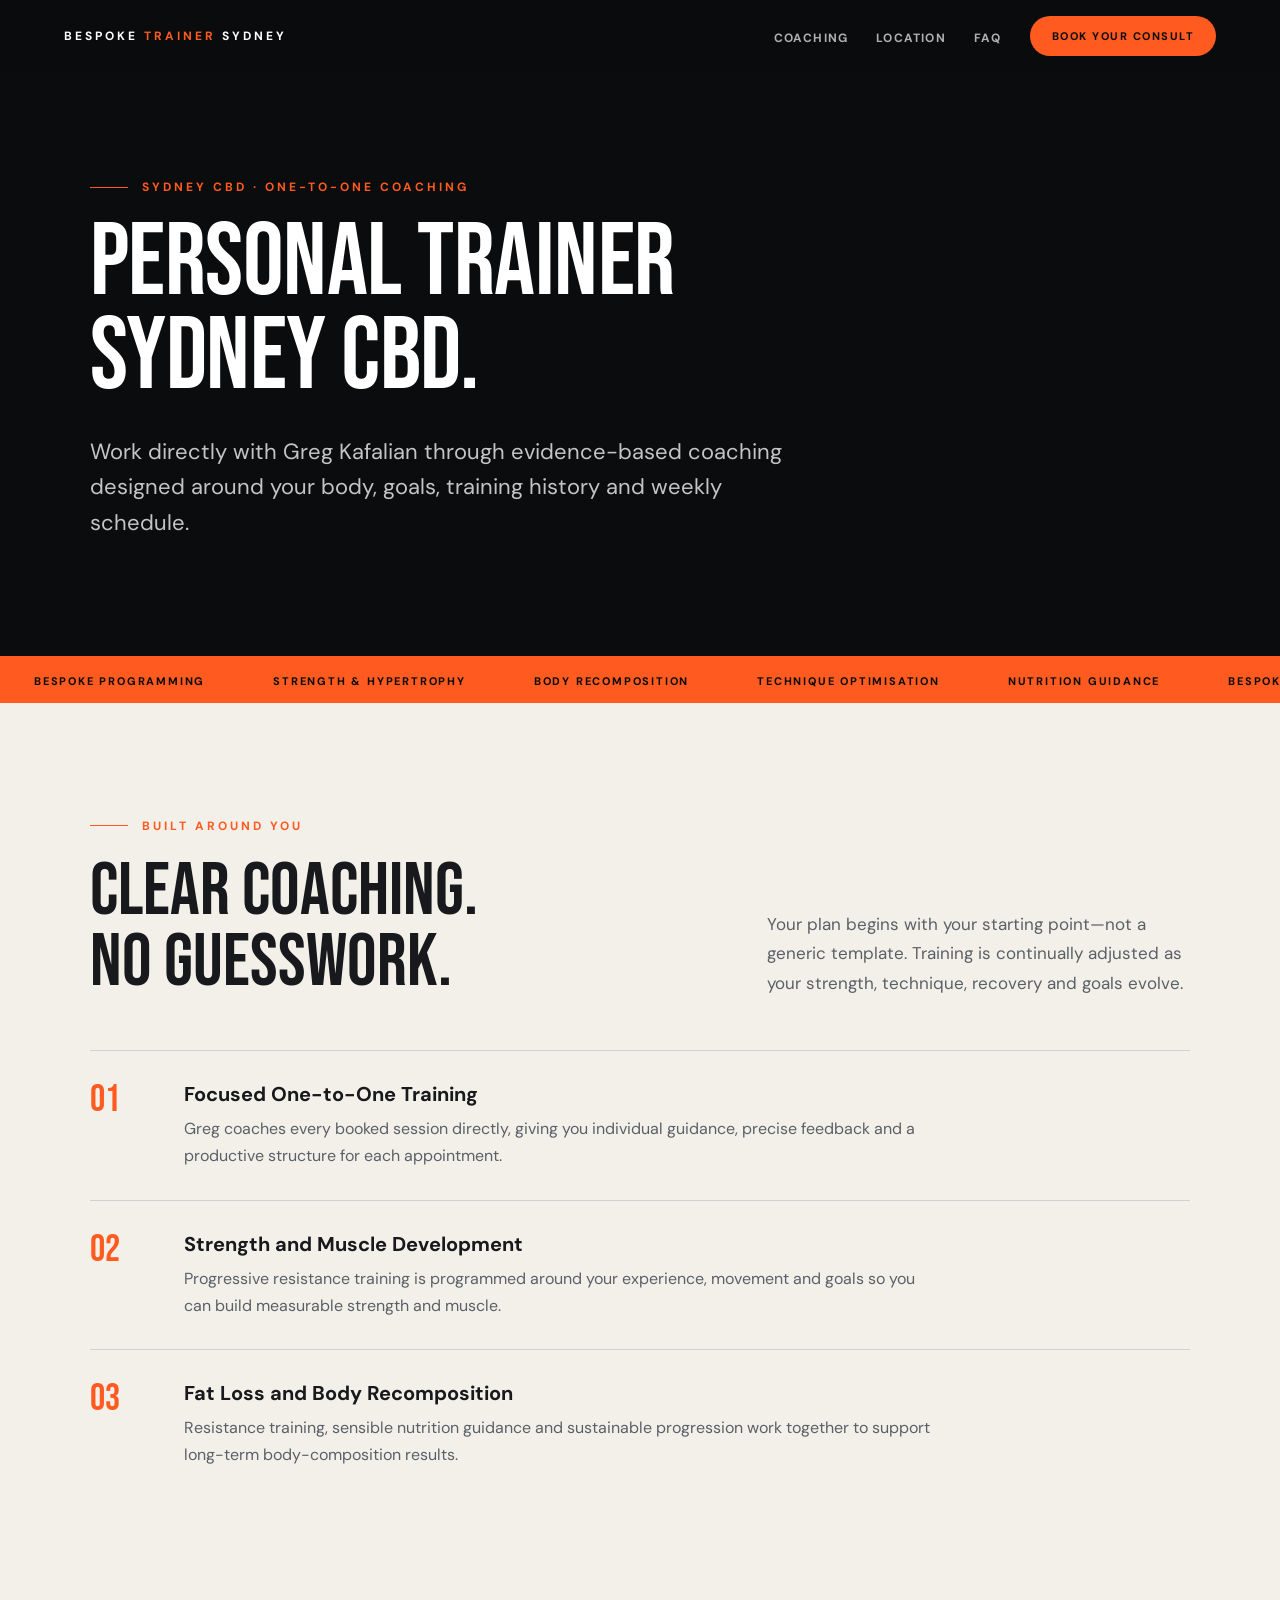
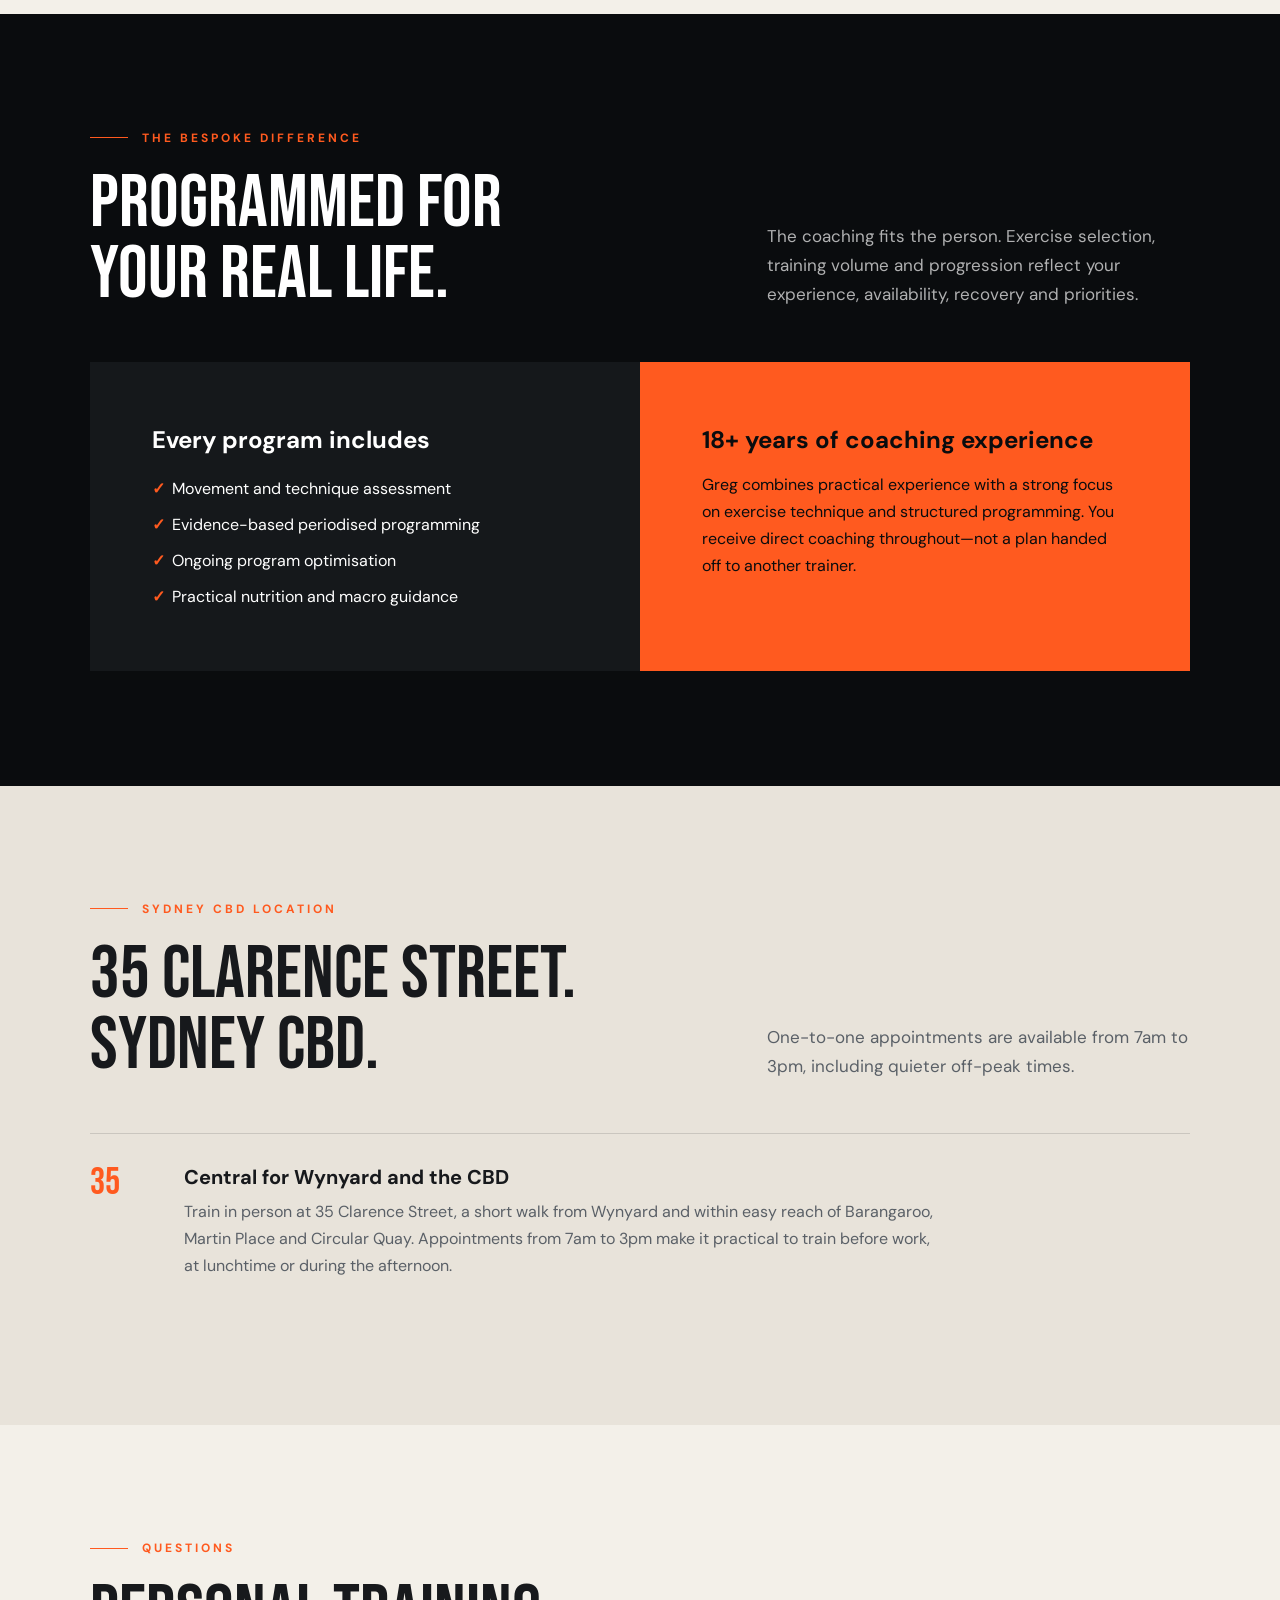
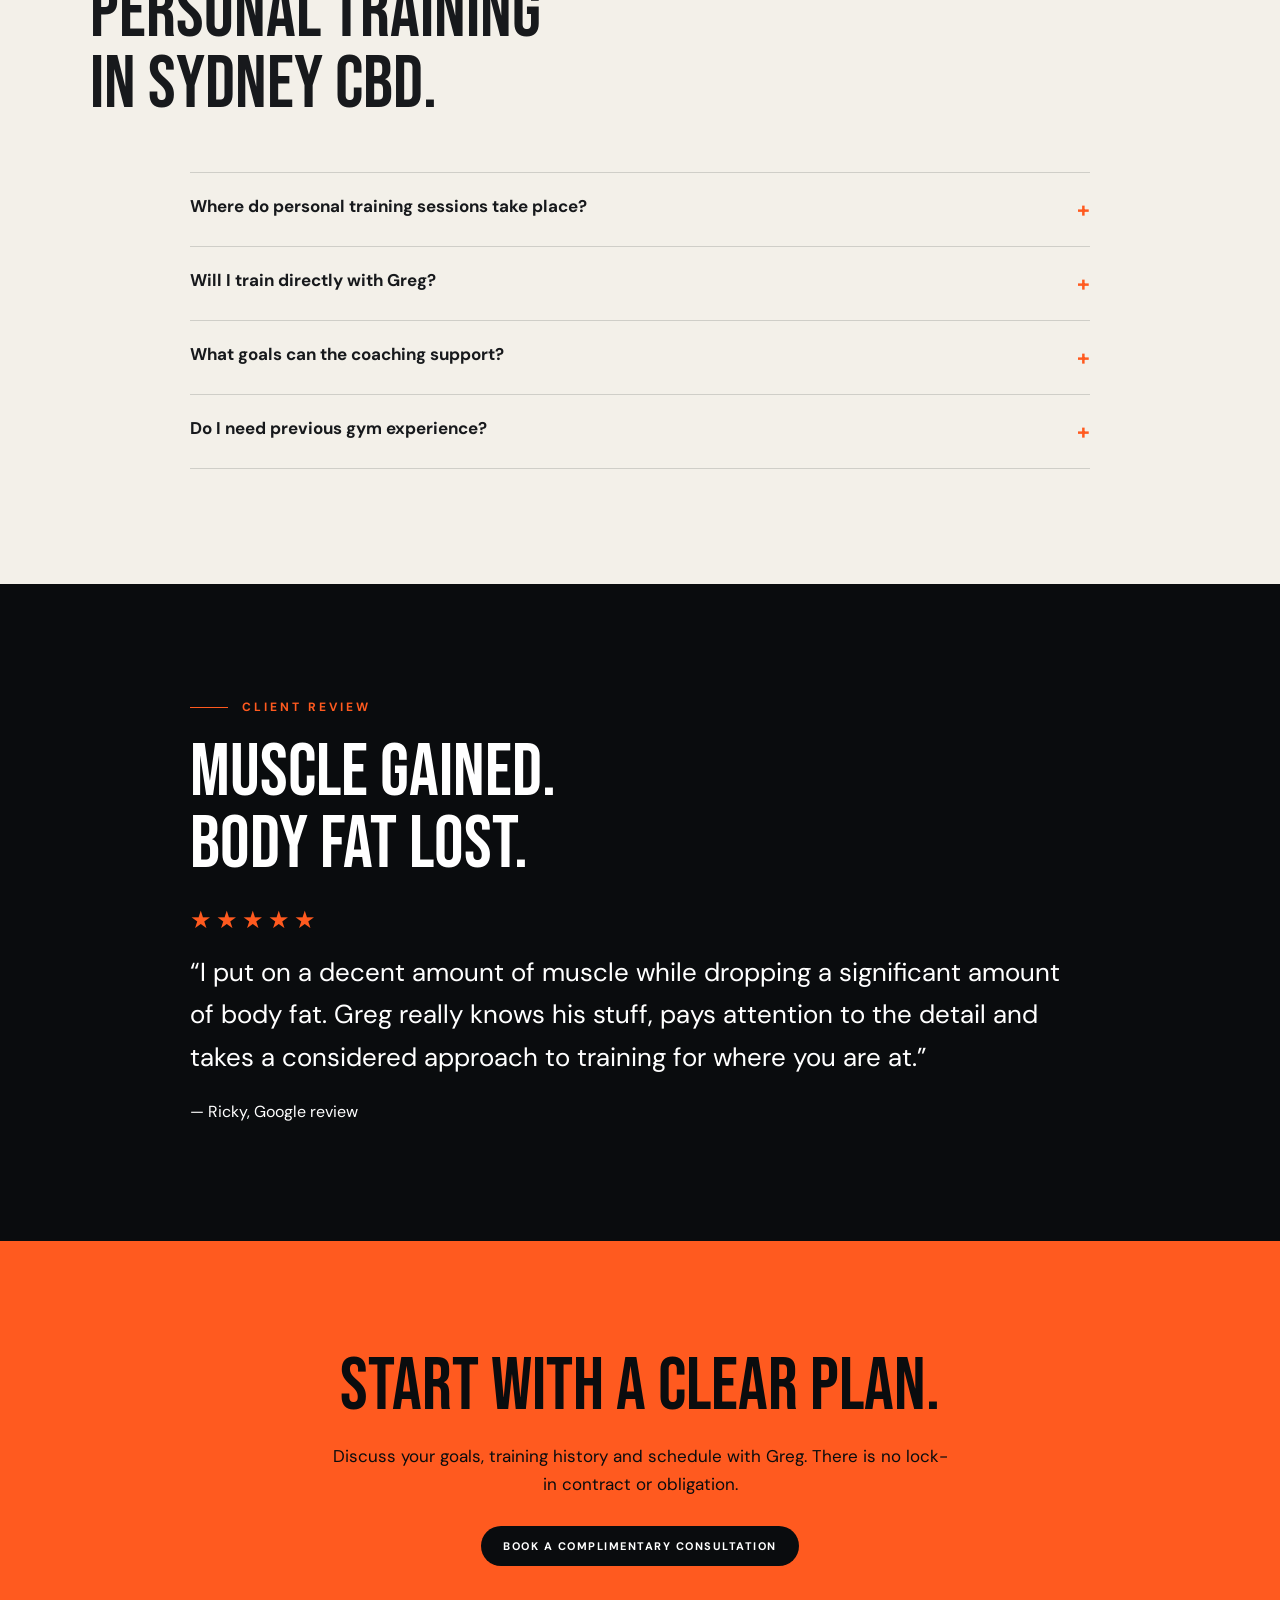
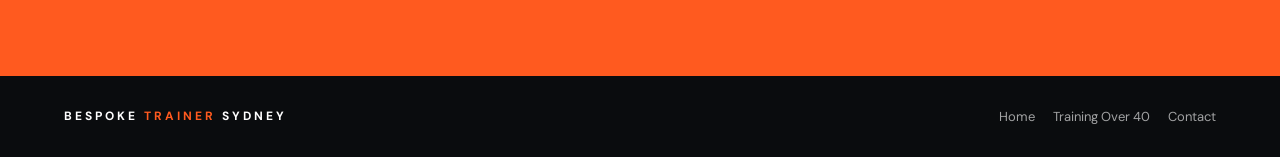
==== commit ea3652aa: "Add Ricky client review above CBD consultation CTA" ====
--- a/personal-trainer-sydney-cbd/index.html
+++ b/personal-trainer-sydney-cbd/index.html
@@ -221,6 +221,18 @@
       </div>
     </section>
 
+    <section class="section dark" aria-labelledby="ricky-review-heading">
+      <div style="max-width:900px;margin:0 auto">
+        <div class="eyebrow">Client Review</div>
+        <h2 id="ricky-review-heading">Muscle gained.<br>Body fat lost.</h2>
+        <p aria-label="5 out of 5 stars" style="color:var(--orange);font-size:24px;letter-spacing:4px;margin:24px 0 16px">★★★★★</p>
+        <blockquote style="margin:0;font-size:clamp(19px,2.2vw,26px);line-height:1.65">
+          <p>“I put on a decent amount of muscle while dropping a significant amount of body fat. Greg really knows his stuff, pays attention to the detail and takes a considered approach to training for where you are at.”</p>
+          <footer style="padding:20px 0 0;border:0;background:transparent;font-size:16px;color:inherit">— Ricky, Google review</footer>
+        </blockquote>
+      </div>
+    </section>
+
     <section class="cta">
       <h2>Start With A Clear Plan.</h2>
       <p>Discuss your goals, training history and schedule with Greg. There is no lock-in contract or obligation.</p>
